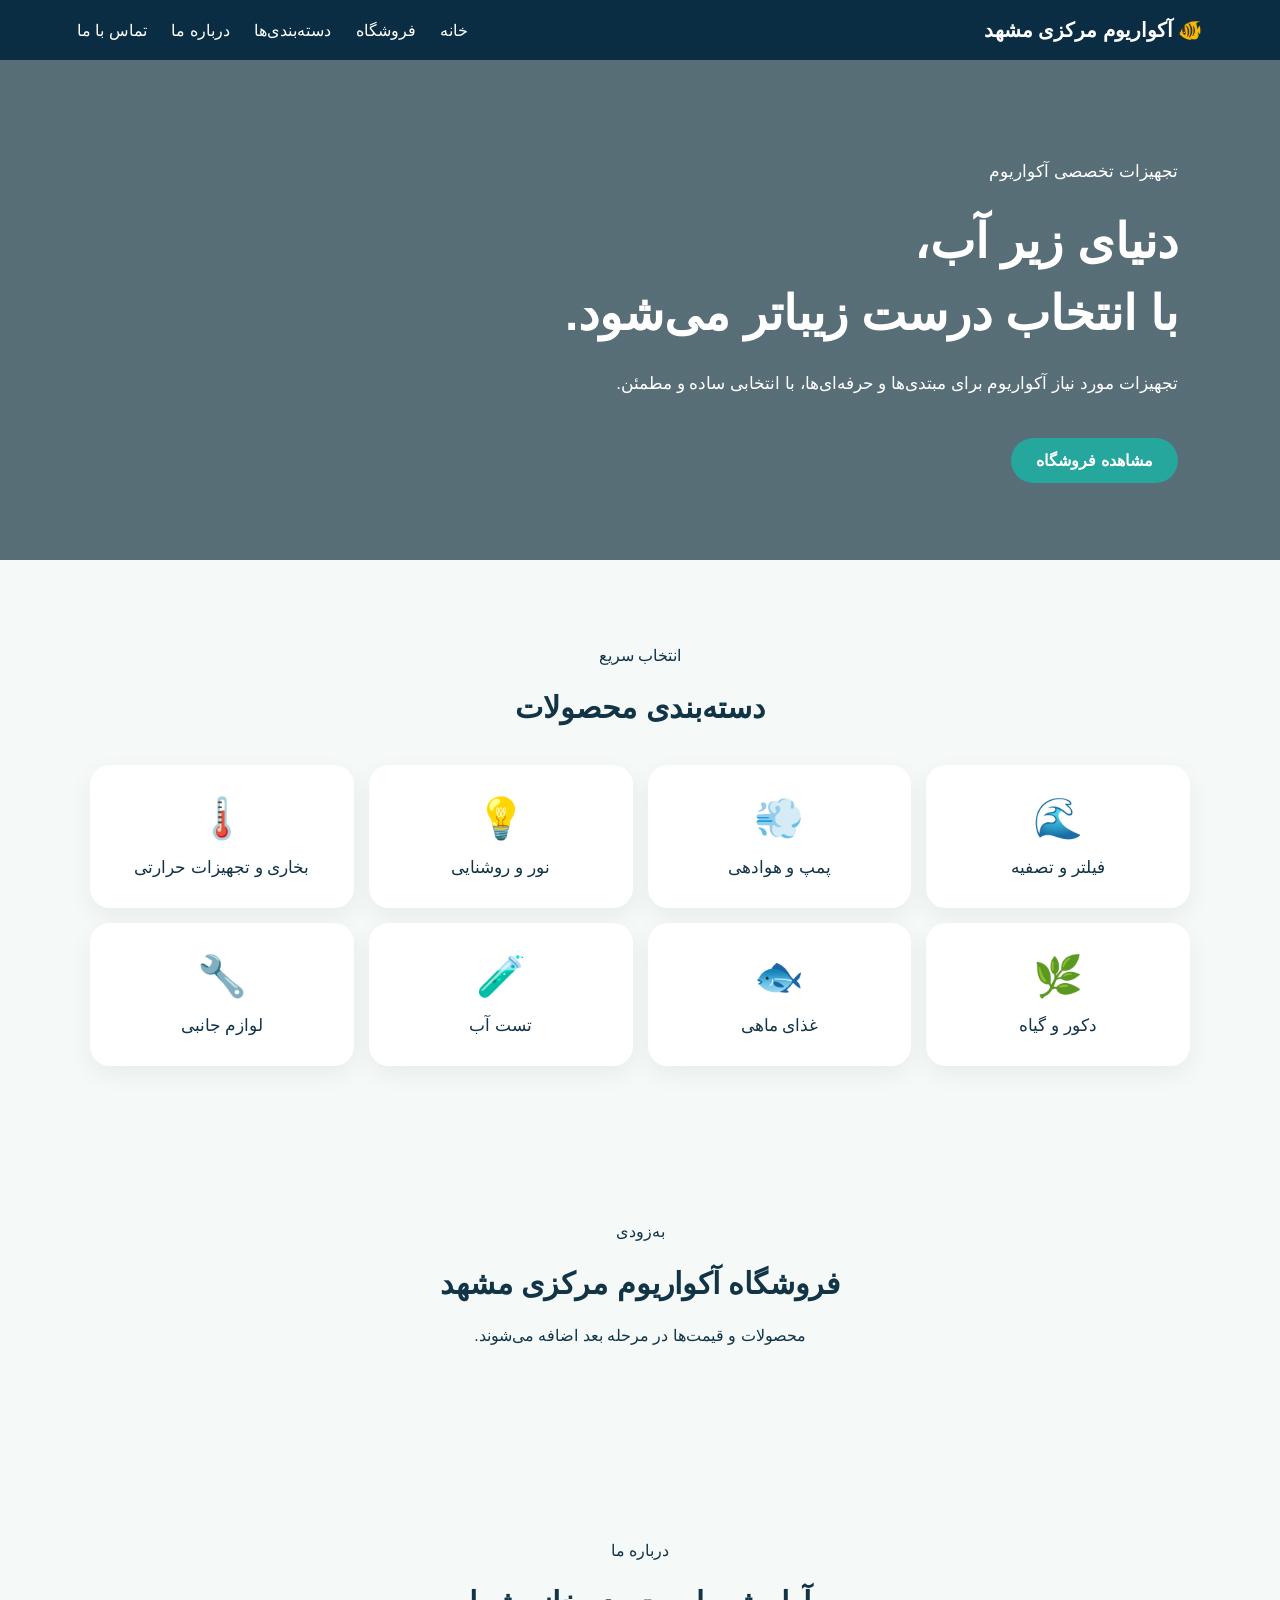
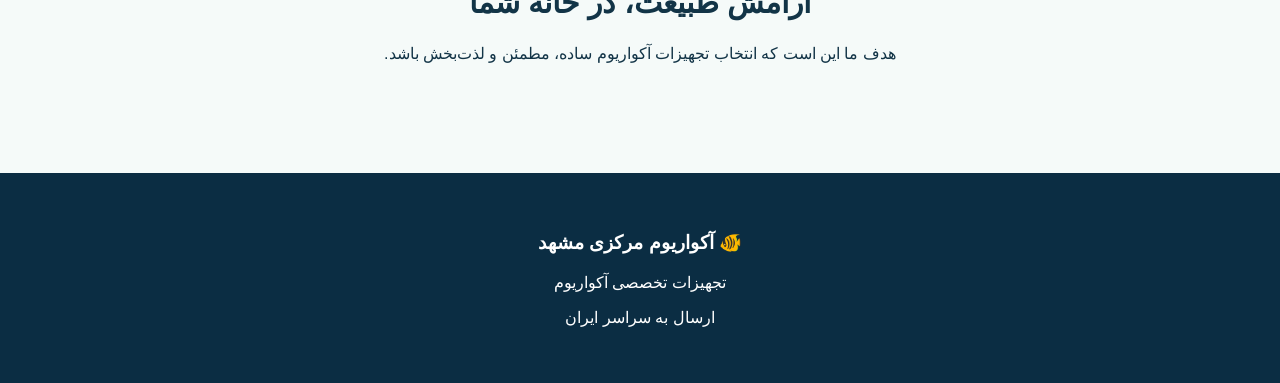
==== index.html @ 0ee29008 "Create index.html" ====
<!DOCTYPE html>
<html lang="fa" dir="rtl">
<head>
    <meta charset="UTF-8">
    <meta name="viewport" content="width=device-width, initial-scale=1.0">

    <title>آکواریوم مرکزی مشهد</title>

    <style>
        * {
            box-sizing: border-box;
        }

        body {
            margin: 0;
            font-family: Arial, sans-serif;
            background: #f5faf9;
            color: #123447;
        }

        header {
            background: #0b2d43;
            color: white;
            padding: 18px 6%;
            display: flex;
            justify-content: space-between;
            align-items: center;
        }

        .logo {
            font-size: 20px;
            font-weight: bold;
        }

        nav a {
            color: white;
            text-decoration: none;
            margin-right: 20px;
        }

        .hero {
            min-height: 500px;
            display: flex;
            align-items: center;
            padding: 60px 8%;
            color: white;

            background:
                linear-gradient(
                    rgba(4, 35, 50, 0.65),
                    rgba(4, 35, 50, 0.65)
                ),
                url("https://images.unsplash.com/photo-1544551763-46a013bb70d5?auto=format&fit=crop&w=1800&q=80");

            background-size: cover;
            background-position: center;
        }

        .hero-content {
            max-width: 650px;
        }

        .hero h1 {
            font-size: 48px;
            line-height: 1.5;
            margin: 10px 0;
        }

        .hero p {
            font-size: 17px;
            line-height: 2;
        }

        .button {
            display: inline-block;
            margin-top: 20px;
            padding: 13px 25px;
            border-radius: 30px;
            background: #25a79e;
            color: white;
            text-decoration: none;
            font-weight: bold;
        }

        .section {
            width: 90%;
            max-width: 1100px;
            margin: auto;
            padding: 70px 0;
        }

        .section-title {
            text-align: center;
            margin-bottom: 40px;
        }

        .section-title h2 {
            font-size: 30px;
        }

        .categories {
            display: grid;
            grid-template-columns: repeat(4, 1fr);
            gap: 15px;
        }

        .category {
            background: white;
            padding: 30px 15px;
            border-radius: 20px;
            text-align: center;
            box-shadow: 0 8px 25px rgba(0,0,0,0.06);
            font-size: 17px;
        }

        .category .emoji {
            font-size: 40px;
            display: block;
            margin-bottom: 15px;
        }

        footer {
            background: #0b2d43;
            color: white;
            text-align: center;
            padding: 40px 20px;
        }

        @media (max-width: 700px) {

            header {
                flex-direction: column;
                gap: 15px;
            }

            .hero h1 {
                font-size: 32px;
            }

            .categories {
                grid-template-columns: repeat(2, 1fr);
            }

            nav a {
                margin-right: 8px;
                font-size: 13px;
            }
        }
    </style>
</head>

<body>

<header>

    <div class="logo">
        🐠 آکواریوم مرکزی مشهد
    </div>

    <nav>
        <a href="#">خانه</a>
        <a href="#shop">فروشگاه</a>
        <a href="#categories">دسته‌بندی‌ها</a>
        <a href="#about">درباره ما</a>
        <a href="#contact">تماس با ما</a>
    </nav>

</header>


<section class="hero">

    <div class="hero-content">

        <p>تجهیزات تخصصی آکواریوم</p>

        <h1>
            دنیای زیر آب،
            <br>
            با انتخاب درست زیباتر می‌شود.
        </h1>

        <p>
            تجهیزات مورد نیاز آکواریوم برای مبتدی‌ها و حرفه‌ای‌ها،
            با انتخابی ساده و مطمئن.
        </p>

        <a class="button" href="#shop">
            مشاهده فروشگاه
        </a>

    </div>

</section>


<section id="categories" class="section">

    <div class="section-title">

        <p>انتخاب سریع</p>

        <h2>
            دسته‌بندی محصولات
        </h2>

    </div>


    <div class="categories">

        <div class="category">
            <span class="emoji">🌊</span>
            فیلتر و تصفیه
        </div>

        <div class="category">
            <span class="emoji">💨</span>
            پمپ و هوادهی
        </div>

        <div class="category">
            <span class="emoji">💡</span>
            نور و روشنایی
        </div>

        <div class="category">
            <span class="emoji">🌡️</span>
            بخاری و تجهیزات حرارتی
        </div>

        <div class="category">
            <span class="emoji">🌿</span>
            دکور و گیاه
        </div>

        <div class="category">
            <span class="emoji">🐟</span>
            غذای ماهی
        </div>

        <div class="category">
            <span class="emoji">🧪</span>
            تست آب
        </div>

        <div class="category">
            <span class="emoji">🔧</span>
            لوازم جانبی
        </div>

    </div>

</section>


<section id="shop" class="section">

    <div class="section-title">

        <p>به‌زودی</p>

        <h2>
            فروشگاه آکواریوم مرکزی مشهد
        </h2>

        <p>
            محصولات و قیمت‌ها در مرحله بعد اضافه می‌شوند.
        </p>

    </div>

</section>


<section id="about" class="section">

    <div class="section-title">

        <p>درباره ما</p>

        <h2>
            آرامش طبیعت، در خانه شما
        </h2>

        <p>
            هدف ما این است که انتخاب تجهیزات آکواریوم
            ساده، مطمئن و لذت‌بخش باشد.
        </p>

    </div>

</section>


<footer id="contact">

    <h3>
        🐠 آکواریوم مرکزی مشهد
    </h3>

    <p>
        تجهیزات تخصصی آکواریوم
    </p>

    <p>
        ارسال به سراسر ایران
    </p>

</footer>

</body>
</html>
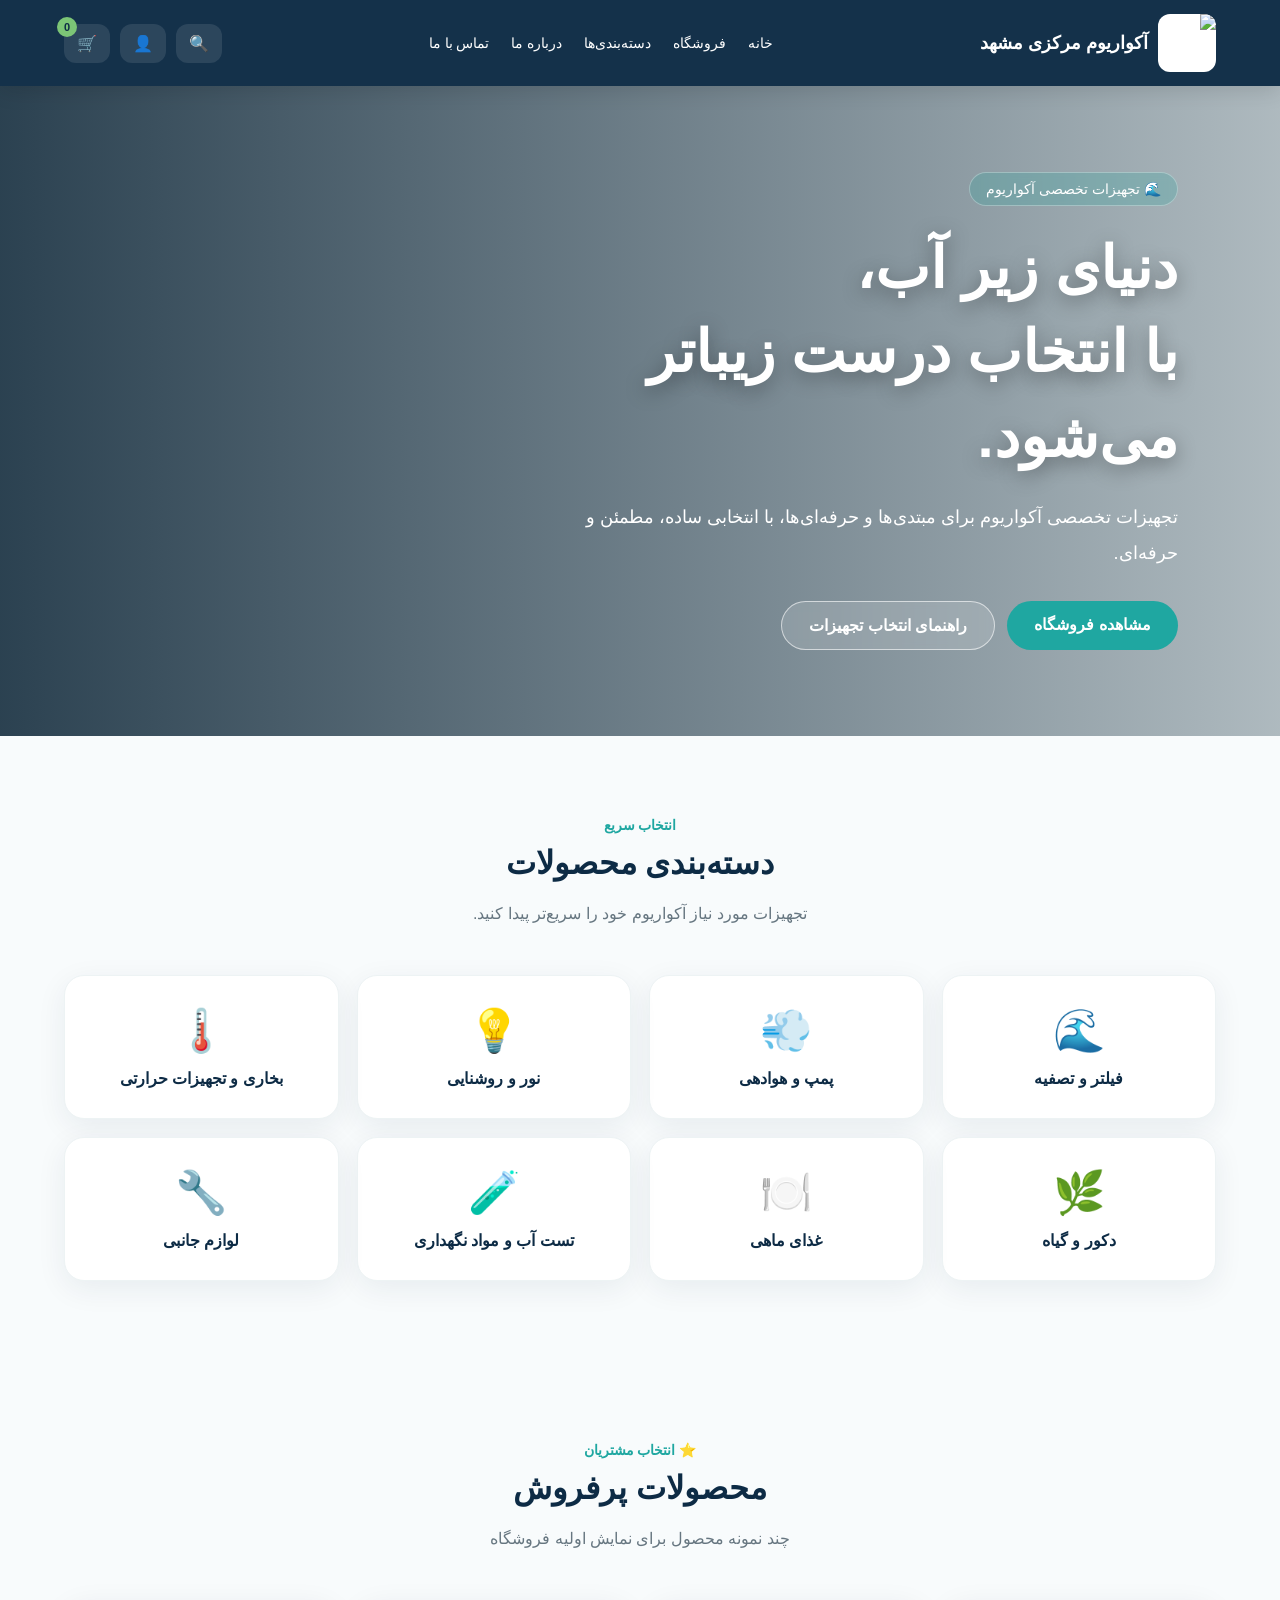
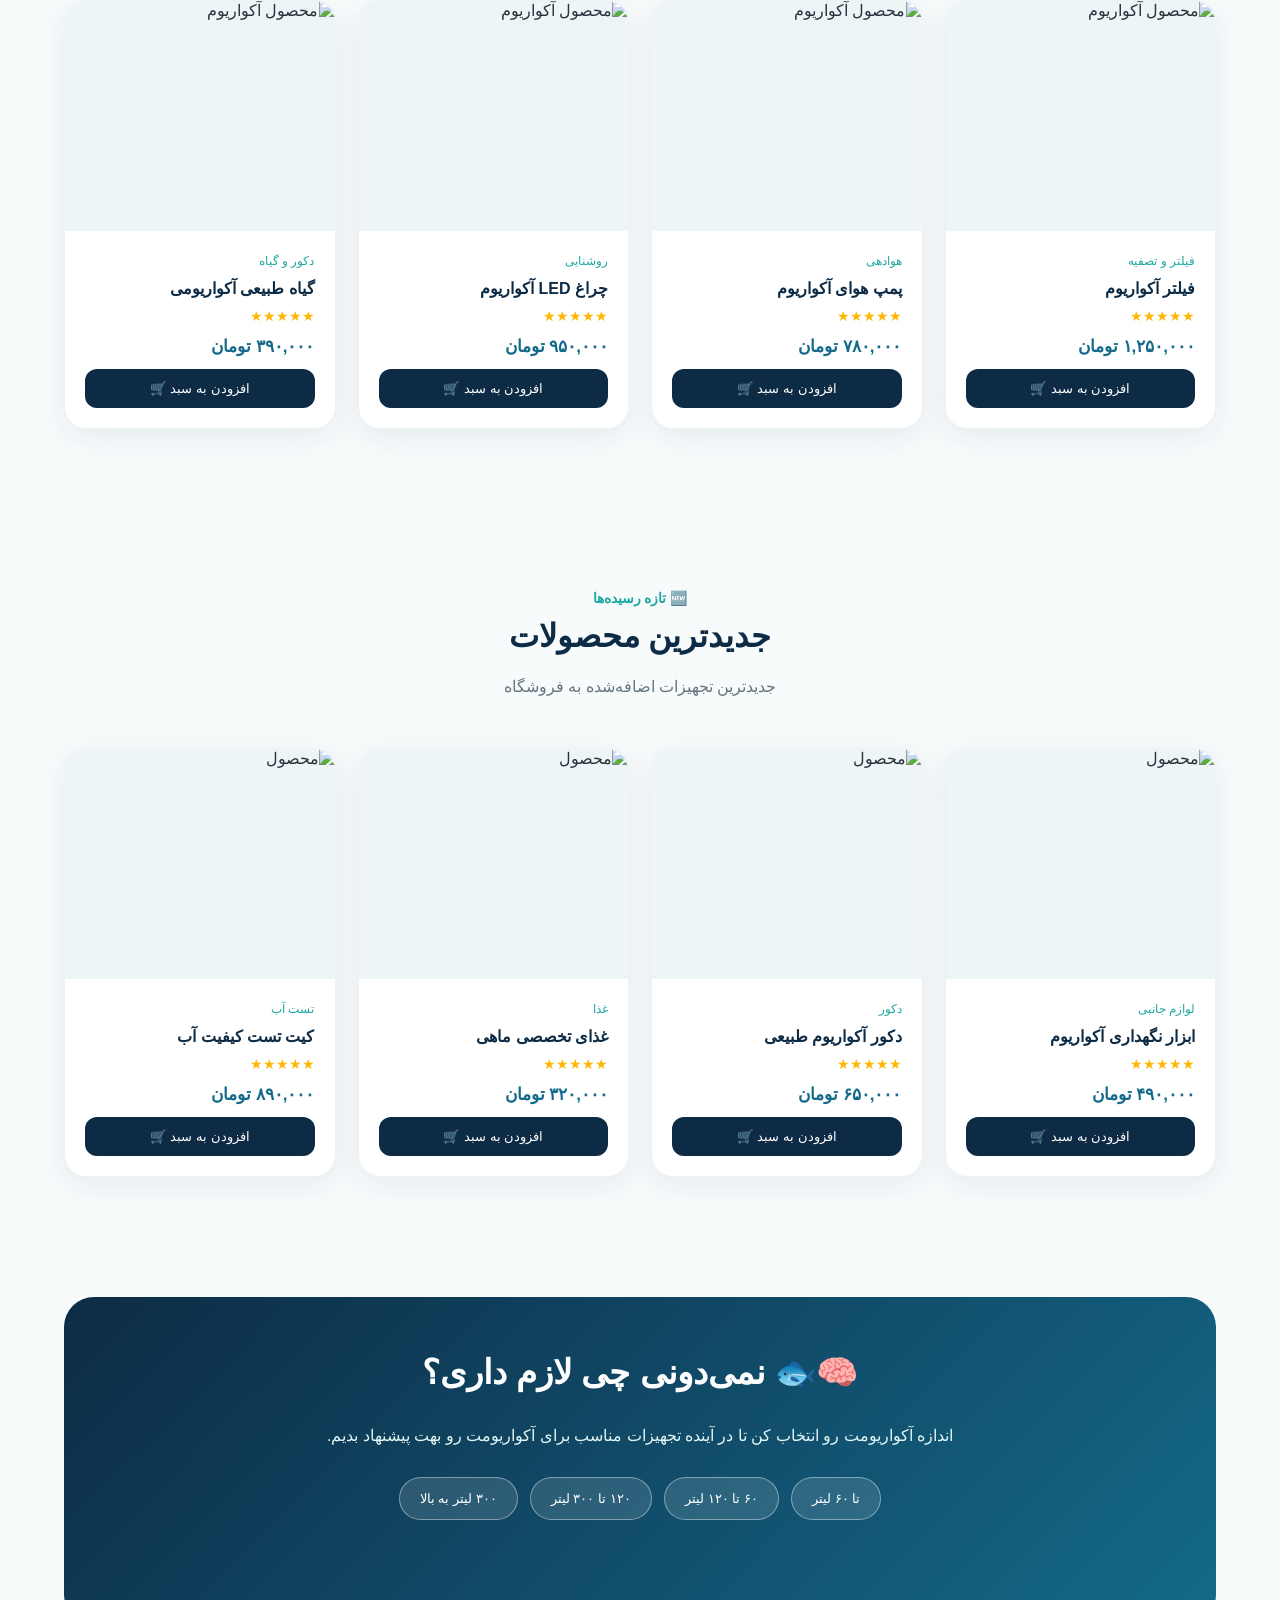
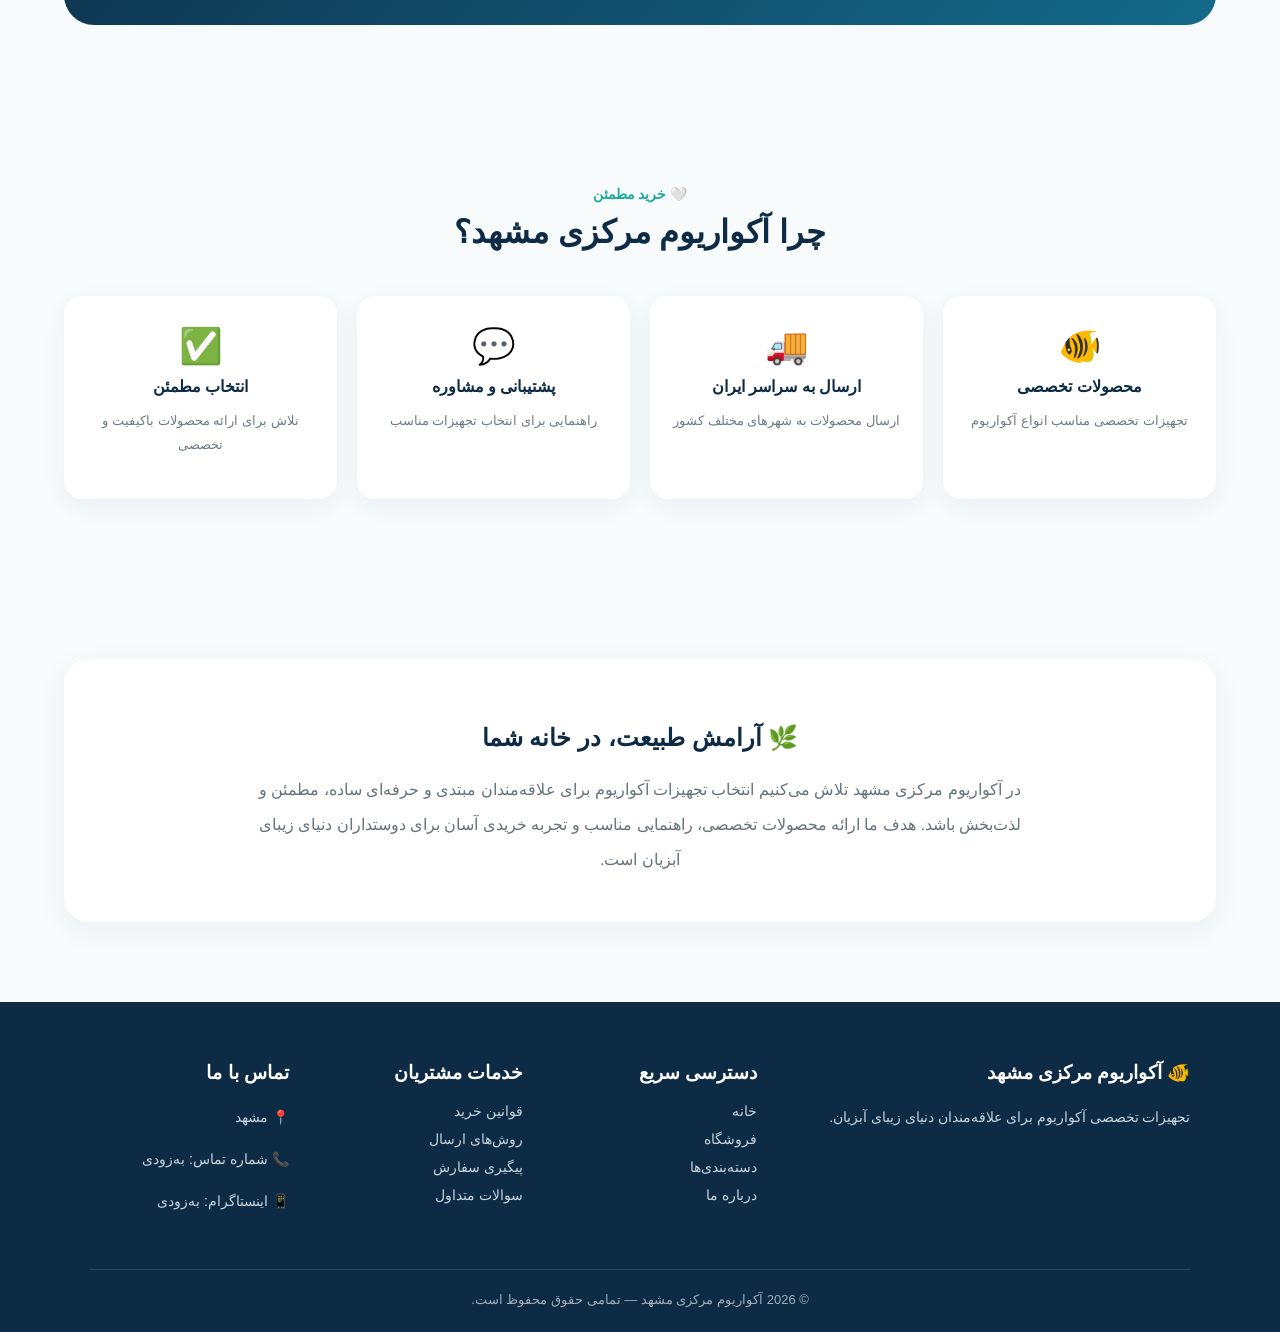
==== commit f2920015: "Update index.html" ====
--- a/index.html
+++ b/index.html
@@ -1,178 +1,1187 @@
 <!DOCTYPE html>
 <html lang="fa" dir="rtl">
+
 <head>
+
     <meta charset="UTF-8">
+
     <meta name="viewport" content="width=device-width, initial-scale=1.0">
 
     <title>آکواریوم مرکزی مشهد</title>
 
     <style>
+
+        /* =========================
+           تنظیمات کلی
+        ========================== */
+
         * {
             box-sizing: border-box;
         }
 
+        html {
+            scroll-behavior: smooth;
+        }
+
         body {
             margin: 0;
-            font-family: Arial, sans-serif;
-            background: #f5faf9;
-            color: #123447;
-        }
+            font-family: Tahoma, Arial, sans-serif;
+
+            background: #f8fbfc;
+
+            color: #26343d;
+        }
+
+        :root {
+
+            --dark-blue: #0D2B45;
+
+            --ocean-blue: #146A8A;
+
+            --turquoise: #1FA7A1;
+
+            --green: #7CC576;
+
+            --white: #ffffff;
+
+            --light: #F1F4F6;
+
+            --text: #26343d;
+
+        }
+
+        /* =========================
+           HEADER
+        ========================== */
 
         header {
-            background: #0b2d43;
+
+            background: rgba(13, 43, 69, 0.97);
+
             color: white;
-            padding: 18px 6%;
+
+            padding: 14px 5%;
+
             display: flex;
+
             justify-content: space-between;
+
             align-items: center;
-        }
-
-        .logo {
-            font-size: 20px;
+
+            gap: 25px;
+
+            position: sticky;
+
+            top: 0;
+
+            z-index: 1000;
+
+            box-shadow: 0 5px 20px rgba(0,0,0,0.12);
+
+        }
+
+        .logo-area {
+
+            display: flex;
+
+            align-items: center;
+
+            gap: 10px;
+
+            white-space: nowrap;
+
+        }
+
+        .logo-area img {
+
+            width: 58px;
+
+            height: 58px;
+
+            object-fit: contain;
+
+            border-radius: 12px;
+
+            background: white;
+
+        }
+
+        .logo-text {
+
+            font-size: 18px;
+
             font-weight: bold;
+
+        }
+
+        nav {
+
+            display: flex;
+
+            align-items: center;
+
+            gap: 22px;
+
         }
 
         nav a {
+
             color: white;
+
             text-decoration: none;
-            margin-right: 20px;
-        }
+
+            font-size: 14px;
+
+            transition: 0.25s;
+
+        }
+
+        nav a:hover {
+
+            color: #7CC576;
+
+        }
+
+        .header-tools {
+
+            display: flex;
+
+            align-items: center;
+
+            gap: 10px;
+
+        }
+
+        .tool-btn {
+
+            border: none;
+
+            cursor: pointer;
+
+            background: rgba(255,255,255,0.10);
+
+            color: white;
+
+            padding: 10px 13px;
+
+            border-radius: 12px;
+
+            font-size: 16px;
+
+            transition: 0.25s;
+
+        }
+
+        .tool-btn:hover {
+
+            background: #1FA7A1;
+
+        }
+
+        .cart {
+
+            position: relative;
+
+        }
+
+        .cart-count {
+
+            position: absolute;
+
+            top: -7px;
+
+            left: -7px;
+
+            width: 20px;
+
+            height: 20px;
+
+            background: #7CC576;
+
+            border-radius: 50%;
+
+            display: flex;
+
+            align-items: center;
+
+            justify-content: center;
+
+            font-size: 11px;
+
+            font-weight: bold;
+
+            color: #0D2B45;
+
+        }
+
+        /* =========================
+           HERO
+        ========================== */
 
         .hero {
-            min-height: 500px;
+
+            min-height: 650px;
+
             display: flex;
+
             align-items: center;
-            padding: 60px 8%;
+
+            padding: 70px 8%;
+
             color: white;
 
             background:
-                linear-gradient(
-                    rgba(4, 35, 50, 0.65),
-                    rgba(4, 35, 50, 0.65)
-                ),
-                url("https://images.unsplash.com/photo-1544551763-46a013bb70d5?auto=format&fit=crop&w=1800&q=80");
+
+            linear-gradient(
+                90deg,
+                rgba(4, 30, 48, 0.84),
+                rgba(4, 35, 50, 0.30)
+            ),
+
+            url("hero-aquarium.png");
 
             background-size: cover;
+
             background-position: center;
+
         }
 
         .hero-content {
+
+            max-width: 720px;
+
+        }
+
+        .hero-small {
+
+            display: inline-block;
+
+            background: rgba(31,167,161,0.22);
+
+            border: 1px solid rgba(255,255,255,0.30);
+
+            backdrop-filter: blur(5px);
+
+            padding: 8px 16px;
+
+            border-radius: 30px;
+
+            font-size: 14px;
+
+        }
+
+        .hero h1 {
+
+            font-size: 58px;
+
+            line-height: 1.45;
+
+            margin: 20px 0;
+
+            text-shadow: 0 5px 20px rgba(0,0,0,0.35);
+
+        }
+
+        .hero-description {
+
+            font-size: 18px;
+
+            line-height: 2;
+
+            max-width: 600px;
+
+        }
+
+        .hero-buttons {
+
+            display: flex;
+
+            gap: 12px;
+
+            flex-wrap: wrap;
+
+            margin-top: 30px;
+
+        }
+
+        .button {
+
+            display: inline-block;
+
+            padding: 14px 27px;
+
+            border-radius: 30px;
+
+            background: #1FA7A1;
+
+            color: white;
+
+            text-decoration: none;
+
+            font-weight: bold;
+
+            transition: 0.3s;
+
+        }
+
+        .button:hover {
+
+            transform: translateY(-3px);
+
+            box-shadow: 0 8px 25px rgba(0,0,0,0.20);
+
+        }
+
+        .button-secondary {
+
+            background: rgba(255,255,255,0.14);
+
+            border: 1px solid rgba(255,255,255,0.6);
+
+            backdrop-filter: blur(5px);
+
+        }
+
+        /* =========================
+           GENERAL SECTIONS
+        ========================== */
+
+        .section {
+
+            width: 90%;
+
+            max-width: 1200px;
+
+            margin: auto;
+
+            padding: 80px 0;
+
+        }
+
+        .section-title {
+
+            text-align: center;
+
+            margin-bottom: 45px;
+
+        }
+
+        .section-title span {
+
+            color: #1FA7A1;
+
+            font-size: 14px;
+
+            font-weight: bold;
+
+        }
+
+        .section-title h2 {
+
+            color: #0D2B45;
+
+            font-size: 32px;
+
+            margin: 10px 0;
+
+        }
+
+        .section-title p {
+
+            color: #667680;
+
+            line-height: 2;
+
+        }
+
+        /* =========================
+           CATEGORIES
+        ========================== */
+
+        .categories {
+
+            display: grid;
+
+            grid-template-columns: repeat(4, 1fr);
+
+            gap: 18px;
+
+        }
+
+        .category {
+
+            background: white;
+
+            padding: 30px 15px;
+
+            border-radius: 20px;
+
+            text-align: center;
+
+            box-shadow: 0 8px 30px rgba(13,43,69,0.07);
+
+            border: 1px solid #edf3f4;
+
+            transition: 0.3s;
+
+            cursor: pointer;
+
+        }
+
+        .category:hover {
+
+            transform: translateY(-7px);
+
+            box-shadow: 0 12px 35px rgba(13,43,69,0.13);
+
+            border-color: #1FA7A1;
+
+        }
+
+        .category .emoji {
+
+            display: block;
+
+            font-size: 42px;
+
+            margin-bottom: 14px;
+
+        }
+
+        .category strong {
+
+            color: #0D2B45;
+
+        }
+
+        /* =========================
+           PRODUCTS
+        ========================== */
+
+        .products {
+
+            display: grid;
+
+            grid-template-columns: repeat(4, 1fr);
+
+            gap: 22px;
+
+        }
+
+        .product {
+
+            background: white;
+
+            border-radius: 22px;
+
+            overflow: hidden;
+
+            box-shadow: 0 8px 30px rgba(13,43,69,0.08);
+
+            transition: 0.3s;
+
+            border: 1px solid #edf3f4;
+
+        }
+
+        .product:hover {
+
+            transform: translateY(-7px);
+
+            box-shadow: 0 15px 35px rgba(13,43,69,0.15);
+
+        }
+
+        .product-image {
+
+            height: 230px;
+
+            background: #eef5f6;
+
+            overflow: hidden;
+
+        }
+
+        .product-image img {
+
+            width: 100%;
+
+            height: 100%;
+
+            object-fit: cover;
+
+            transition: 0.4s;
+
+        }
+
+        .product:hover img {
+
+            transform: scale(1.06);
+
+        }
+
+        .product-info {
+
+            padding: 20px;
+
+        }
+
+        .product-category {
+
+            font-size: 12px;
+
+            color: #1FA7A1;
+
+        }
+
+        .product h3 {
+
+            color: #0D2B45;
+
+            font-size: 16px;
+
+            margin: 10px 0;
+
+        }
+
+        .stars {
+
+            color: #ffb703;
+
+            font-size: 14px;
+
+            margin: 8px 0;
+
+        }
+
+        .price {
+
+            color: #146A8A;
+
+            font-weight: bold;
+
+            font-size: 17px;
+
+            margin: 12px 0;
+
+        }
+
+        .add-cart {
+
+            width: 100%;
+
+            border: none;
+
+            background: #0D2B45;
+
+            color: white;
+
+            border-radius: 12px;
+
+            padding: 12px;
+
+            cursor: pointer;
+
+            font-family: inherit;
+
+            transition: 0.25s;
+
+        }
+
+        .add-cart:hover {
+
+            background: #1FA7A1;
+
+        }
+
+        /* =========================
+           SMART GUIDE
+        ========================== */
+
+        .guide {
+
+            width: 90%;
+
+            max-width: 1200px;
+
+            margin: 40px auto 80px;
+
+            border-radius: 30px;
+
+            background:
+
+            linear-gradient(
+                135deg,
+                #0D2B45,
+                #146A8A
+            );
+
+            color: white;
+
+            padding: 55px;
+
+            text-align: center;
+
+            position: relative;
+
+            overflow: hidden;
+
+        }
+
+        .guide h2 {
+
+            font-size: 34px;
+
+            margin-top: 0;
+
+        }
+
+        .guide p {
+
+            line-height: 2;
+
+            color: #e3f5f4;
+
+        }
+
+        .liter-options {
+
+            display: flex;
+
+            justify-content: center;
+
+            gap: 12px;
+
+            flex-wrap: wrap;
+
+            margin-top: 25px;
+
+        }
+
+        .liter-options button {
+
+            background: rgba(255,255,255,0.12);
+
+            border: 1px solid rgba(255,255,255,0.4);
+
+            color: white;
+
+            padding: 13px 20px;
+
+            border-radius: 25px;
+
+            cursor: pointer;
+
+            font-family: inherit;
+
+            transition: 0.25s;
+
+        }
+
+        .liter-options button:hover {
+
+            background: #7CC576;
+
+            color: #0D2B45;
+
+        }
+
+        #guide-result {
+
+            margin-top: 25px;
+
+            font-weight: bold;
+
+            min-height: 25px;
+
+        }
+
+        /* =========================
+           TRUST
+        ========================== */
+
+        .trust-grid {
+
+            display: grid;
+
+            grid-template-columns: repeat(4, 1fr);
+
+            gap: 20px;
+
+        }
+
+        .trust-item {
+
+            text-align: center;
+
+            background: white;
+
+            padding: 30px 15px;
+
+            border-radius: 18px;
+
+            box-shadow: 0 7px 25px rgba(13,43,69,0.06);
+
+        }
+
+        .trust-icon {
+
+            font-size: 35px;
+
+            margin-bottom: 10px;
+
+        }
+
+        .trust-item strong {
+
+            color: #0D2B45;
+
+            display: block;
+
+            margin-bottom: 8px;
+
+        }
+
+        .trust-item p {
+
+            color: #6d7b84;
+
+            font-size: 13px;
+
+            line-height: 1.8;
+
+        }
+
+        /* =========================
+           ABOUT
+        ========================== */
+
+        .about-box {
+
+            background: white;
+
+            border-radius: 25px;
+
+            padding: 45px;
+
+            text-align: center;
+
+            box-shadow: 0 8px 30px rgba(13,43,69,0.06);
+
+        }
+
+        .about-box h2 {
+
+            color: #0D2B45;
+
+        }
+
+        .about-box p {
+
+            color: #64747d;
+
+            line-height: 2.2;
+
+            max-width: 800px;
+
+            margin: auto;
+
+        }
+
+        /* =========================
+           FOOTER
+        ========================== */
+
+        footer {
+
+            background: #0D2B45;
+
+            color: white;
+
+            padding: 60px 7% 25px;
+
+        }
+
+        .footer-grid {
+
+            display: grid;
+
+            grid-template-columns: 2fr 1fr 1fr 1fr;
+
+            gap: 35px;
+
+            max-width: 1200px;
+
+            margin: auto;
+
+        }
+
+        footer h3 {
+
+            margin-top: 0;
+
+        }
+
+        footer p {
+
+            color: #c6d4dc;
+
+            line-height: 2;
+
+            font-size: 14px;
+
+        }
+
+        footer a {
+
+            display: block;
+
+            color: #c6d4dc;
+
+            text-decoration: none;
+
+            margin: 12px 0;
+
+            font-size: 14px;
+
+        }
+
+        footer a:hover {
+
+            color: #7CC576;
+
+        }
+
+        .copyright {
+
+            border-top: 1px solid rgba(255,255,255,0.12);
+
+            margin-top: 40px;
+
+            padding-top: 22px;
+
+            text-align: center;
+
+            color: #9db0bc;
+
+            font-size: 13px;
+
+        }
+
+        /* =========================
+           SEARCH
+        ========================== */
+
+        .search-box {
+
+            position: fixed;
+
+            top: 0;
+
+            right: 0;
+
+            width: 100%;
+
+            height: 100%;
+
+            background: rgba(13,43,69,0.92);
+
+            z-index: 3000;
+
+            display: none;
+
+            align-items: center;
+
+            justify-content: center;
+
+            padding: 20px;
+
+        }
+
+        .search-content {
+
+            width: 100%;
+
             max-width: 650px;
-        }
-
-        .hero h1 {
-            font-size: 48px;
-            line-height: 1.5;
-            margin: 10px 0;
-        }
-
-        .hero p {
+
+            position: relative;
+
+        }
+
+        .search-content input {
+
+            width: 100%;
+
+            border: none;
+
+            outline: none;
+
+            padding: 20px;
+
+            border-radius: 18px;
+
+            font-family: inherit;
+
             font-size: 17px;
-            line-height: 2;
-        }
-
-        .button {
-            display: inline-block;
-            margin-top: 20px;
-            padding: 13px 25px;
-            border-radius: 30px;
-            background: #25a79e;
+
+        }
+
+        .close-search {
+
+            position: absolute;
+
+            top: -55px;
+
+            left: 0;
+
+            background: none;
+
+            border: none;
+
             color: white;
-            text-decoration: none;
-            font-weight: bold;
-        }
-
-        .section {
-            width: 90%;
-            max-width: 1100px;
-            margin: auto;
-            padding: 70px 0;
-        }
-
-        .section-title {
-            text-align: center;
-            margin-bottom: 40px;
-        }
-
-        .section-title h2 {
+
             font-size: 30px;
-        }
-
-        .categories {
-            display: grid;
-            grid-template-columns: repeat(4, 1fr);
-            gap: 15px;
-        }
-
-        .category {
-            background: white;
-            padding: 30px 15px;
-            border-radius: 20px;
-            text-align: center;
-            box-shadow: 0 8px 25px rgba(0,0,0,0.06);
-            font-size: 17px;
-        }
-
-        .category .emoji {
-            font-size: 40px;
-            display: block;
-            margin-bottom: 15px;
-        }
-
-        footer {
-            background: #0b2d43;
-            color: white;
-            text-align: center;
-            padding: 40px 20px;
+
+            cursor: pointer;
+
+        }
+
+        /* =========================
+           RESPONSIVE
+        ========================== */
+
+        @media (max-width: 1000px) {
+
+            header {
+
+                flex-wrap: wrap;
+
+            }
+
+            nav {
+
+                order: 3;
+
+                width: 100%;
+
+                justify-content: center;
+
+                flex-wrap: wrap;
+
+            }
+
+            .categories,
+            .products,
+            .trust-grid {
+
+                grid-template-columns: repeat(2, 1fr);
+
+            }
+
+            .footer-grid {
+
+                grid-template-columns: repeat(2, 1fr);
+
+            }
+
         }
 
         @media (max-width: 700px) {
 
             header {
-                flex-direction: column;
-                gap: 15px;
+
+                padding: 12px 4%;
+
             }
 
+            .logo-area img {
+
+                width: 45px;
+
+                height: 45px;
+
+            }
+
+            .logo-text {
+
+                font-size: 14px;
+
+            }
+
+            nav {
+
+                gap: 10px;
+
+            }
+
+            nav a {
+
+                font-size: 12px;
+
+            }
+
+            .hero {
+
+                min-height: 570px;
+
+                padding: 45px 6%;
+
+                background-position: 65% center;
+
+            }
+
             .hero h1 {
-                font-size: 32px;
+
+                font-size: 38px;
+
             }
 
-            .categories {
+            .hero-description {
+
+                font-size: 15px;
+
+            }
+
+            .section {
+
+                width: 92%;
+
+                padding: 60px 0;
+
+            }
+
+            .section-title h2 {
+
+                font-size: 27px;
+
+            }
+
+            .categories,
+            .products,
+            .trust-grid {
+
                 grid-template-columns: repeat(2, 1fr);
+
+                gap: 12px;
+
             }
 
-            nav a {
-                margin-right: 8px;
-                font-size: 13px;
+            .product-image {
+
+                height: 170px;
+
             }
-        }
+
+            .product-info {
+
+                padding: 14px;
+
+            }
+
+            .guide {
+
+                padding: 40px 20px;
+
+                width: 92%;
+
+            }
+
+            .guide h2 {
+
+                font-size: 27px;
+
+            }
+
+            .footer-grid {
+
+                grid-template-columns: 1fr;
+
+            }
+
+        }
+
+        @media (max-width: 450px) {
+
+            .categories,
+            .products {
+
+                grid-template-columns: 1fr;
+
+            }
+
+        }
+
     </style>
+
 </head>
 
 <body>
 
+<!-- =========================
+     HEADER
+========================== -->
+
 <header>
 
-    <div class="logo">
-        🐠 آکواریوم مرکزی مشهد
+    <div class="logo-area">
+
+        <img src="logo.png" alt="لوگوی آکواریوم مرکزی مشهد">
+
+        <span class="logo-text">
+            آکواریوم مرکزی مشهد
+        </span>
+
     </div>
 
     <nav>
-        <a href="#">خانه</a>
+
+        <a href="#home">خانه</a>
+
         <a href="#shop">فروشگاه</a>
+
         <a href="#categories">دسته‌بندی‌ها</a>
+
         <a href="#about">درباره ما</a>
+
         <a href="#contact">تماس با ما</a>
+
     </nav>
 
+    <div class="header-tools">
+
+        <button class="tool-btn" onclick="openSearch()">
+            🔍
+        </button>
+
+        <button class="tool-btn">
+            👤
+        </button>
+
+        <button class="tool-btn cart" onclick="showCart()">
+
+            🛒
+
+            <span class="cart-count" id="cart-count">
+                0
+            </span>
+
+        </button>
+
+    </div>
+
 </header>
 
-
-<section class="hero">
+<!-- =========================
+     HERO
+========================== -->
+
+<section id="home" class="hero">
 
     <div class="hero-content">
 
-        <p>تجهیزات تخصصی آکواریوم</p>
+        <span class="hero-small">
+            🌊 تجهیزات تخصصی آکواریوم
+        </span>
 
         <h1>
             دنیای زیر آب،
@@ -180,134 +1189,840 @@
             با انتخاب درست زیباتر می‌شود.
         </h1>
 
-        <p>
-            تجهیزات مورد نیاز آکواریوم برای مبتدی‌ها و حرفه‌ای‌ها،
-            با انتخابی ساده و مطمئن.
+        <p class="hero-description">
+
+            تجهیزات تخصصی آکواریوم برای مبتدی‌ها و حرفه‌ای‌ها،
+            با انتخابی ساده، مطمئن و حرفه‌ای.
+
         </p>
 
-        <a class="button" href="#shop">
-            مشاهده فروشگاه
-        </a>
+        <div class="hero-buttons">
+
+            <a class="button" href="#shop">
+                مشاهده فروشگاه
+            </a>
+
+            <a class="button button-secondary" href="#guide">
+                راهنمای انتخاب تجهیزات
+            </a>
+
+        </div>
 
     </div>
 
 </section>
 
+<!-- =========================
+     CATEGORIES
+========================== -->
 
 <section id="categories" class="section">
 
     <div class="section-title">
 
-        <p>انتخاب سریع</p>
+        <span>
+            انتخاب سریع
+        </span>
 
         <h2>
             دسته‌بندی محصولات
         </h2>
 
+        <p>
+            تجهیزات مورد نیاز آکواریوم خود را سریع‌تر پیدا کنید.
+        </p>
+
     </div>
 
-
     <div class="categories">
 
         <div class="category">
-            <span class="emoji">🌊</span>
-            فیلتر و تصفیه
+
+            <span class="emoji">
+                🌊
+            </span>
+
+            <strong>
+                فیلتر و تصفیه
+            </strong>
+
         </div>
 
         <div class="category">
-            <span class="emoji">💨</span>
-            پمپ و هوادهی
+
+            <span class="emoji">
+                💨
+            </span>
+
+            <strong>
+                پمپ و هوادهی
+            </strong>
+
         </div>
 
         <div class="category">
-            <span class="emoji">💡</span>
-            نور و روشنایی
+
+            <span class="emoji">
+                💡
+            </span>
+
+            <strong>
+                نور و روشنایی
+            </strong>
+
         </div>
 
         <div class="category">
-            <span class="emoji">🌡️</span>
-            بخاری و تجهیزات حرارتی
+
+            <span class="emoji">
+                🌡️
+            </span>
+
+            <strong>
+                بخاری و تجهیزات حرارتی
+            </strong>
+
         </div>
 
         <div class="category">
-            <span class="emoji">🌿</span>
-            دکور و گیاه
+
+            <span class="emoji">
+                🌿
+            </span>
+
+            <strong>
+                دکور و گیاه
+            </strong>
+
         </div>
 
         <div class="category">
-            <span class="emoji">🐟</span>
-            غذای ماهی
+
+            <span class="emoji">
+                🍽️
+            </span>
+
+            <strong>
+                غذای ماهی
+            </strong>
+
         </div>
 
         <div class="category">
-            <span class="emoji">🧪</span>
-            تست آب
+
+            <span class="emoji">
+                🧪
+            </span>
+
+            <strong>
+                تست آب و مواد نگهداری
+            </strong>
+
         </div>
 
         <div class="category">
-            <span class="emoji">🔧</span>
-            لوازم جانبی
+
+            <span class="emoji">
+                🔧
+            </span>
+
+            <strong>
+                لوازم جانبی
+            </strong>
+
         </div>
 
     </div>
 
 </section>
 
+<!-- =========================
+     BEST SELLERS
+========================== -->
 
 <section id="shop" class="section">
 
     <div class="section-title">
 
-        <p>به‌زودی</p>
+        <span>
+            ⭐ انتخاب مشتریان
+        </span>
 
         <h2>
-            فروشگاه آکواریوم مرکزی مشهد
+            محصولات پرفروش
         </h2>
 
         <p>
-            محصولات و قیمت‌ها در مرحله بعد اضافه می‌شوند.
+            چند نمونه محصول برای نمایش اولیه فروشگاه
         </p>
 
     </div>
 
+    <div class="products">
+
+        <div class="product">
+
+            <div class="product-image">
+
+                <img
+                src="https://images.unsplash.com/photo-1520301255226-bf5f144451a1?auto=format&fit=crop&w=800&q=80"
+                alt="محصول آکواریوم">
+
+            </div>
+
+            <div class="product-info">
+
+                <span class="product-category">
+                    فیلتر و تصفیه
+                </span>
+
+                <h3>
+                    فیلتر آکواریوم
+                </h3>
+
+                <div class="stars">
+                    ★★★★★
+                </div>
+
+                <div class="price">
+                    ۱,۲۵۰,۰۰۰ تومان
+                </div>
+
+                <button class="add-cart" onclick="addToCart()">
+                    افزودن به سبد 🛒
+                </button>
+
+            </div>
+
+        </div>
+
+        <div class="product">
+
+            <div class="product-image">
+
+                <img
+                src="https://images.unsplash.com/photo-1535591273668-578e31182c4f?auto=format&fit=crop&w=800&q=80"
+                alt="محصول آکواریوم">
+
+            </div>
+
+            <div class="product-info">
+
+                <span class="product-category">
+                    هوادهی
+                </span>
+
+                <h3>
+                    پمپ هوای آکواریوم
+                </h3>
+
+                <div class="stars">
+                    ★★★★★
+                </div>
+
+                <div class="price">
+                    ۷۸۰,۰۰۰ تومان
+                </div>
+
+                <button class="add-cart" onclick="addToCart()">
+                    افزودن به سبد 🛒
+                </button>
+
+            </div>
+
+        </div>
+
+        <div class="product">
+
+            <div class="product-image">
+
+                <img
+                src="https://images.unsplash.com/photo-1544551763-46a013bb70d5?auto=format&fit=crop&w=800&q=80"
+                alt="محصول آکواریوم">
+
+            </div>
+
+            <div class="product-info">
+
+                <span class="product-category">
+                    روشنایی
+                </span>
+
+                <h3>
+                    چراغ LED آکواریوم
+                </h3>
+
+                <div class="stars">
+                    ★★★★★
+                </div>
+
+                <div class="price">
+                    ۹۵۰,۰۰۰ تومان
+                </div>
+
+                <button class="add-cart" onclick="addToCart()">
+                    افزودن به سبد 🛒
+                </button>
+
+            </div>
+
+        </div>
+
+        <div class="product">
+
+            <div class="product-image">
+
+                <img
+                src="https://images.unsplash.com/photo-1559827260-dc66d52bef19?auto=format&fit=crop&w=800&q=80"
+                alt="محصول آکواریوم">
+
+            </div>
+
+            <div class="product-info">
+
+                <span class="product-category">
+                    دکور و گیاه
+                </span>
+
+                <h3>
+                    گیاه طبیعی آکواریومی
+                </h3>
+
+                <div class="stars">
+                    ★★★★★
+                </div>
+
+                <div class="price">
+                    ۳۹۰,۰۰۰ تومان
+                </div>
+
+                <button class="add-cart" onclick="addToCart()">
+                    افزودن به سبد 🛒
+                </button>
+
+            </div>
+
+        </div>
+
+    </div>
+
 </section>
 
+<!-- =========================
+     NEW PRODUCTS
+========================== -->
+
+<section class="section">
+
+    <div class="section-title">
+
+        <span>
+            🆕 تازه رسیده‌ها
+        </span>
+
+        <h2>
+            جدیدترین محصولات
+        </h2>
+
+        <p>
+            جدیدترین تجهیزات اضافه‌شده به فروشگاه
+        </p>
+
+    </div>
+
+    <div class="products">
+
+        <div class="product">
+
+            <div class="product-image">
+
+                <img
+                src="https://images.unsplash.com/photo-1578507065211-1c4e99a5fd24?auto=format&fit=crop&w=800&q=80"
+                alt="محصول">
+
+            </div>
+
+            <div class="product-info">
+
+                <span class="product-category">
+                    لوازم جانبی
+                </span>
+
+                <h3>
+                    ابزار نگهداری آکواریوم
+                </h3>
+
+                <div class="stars">
+                    ★★★★★
+                </div>
+
+                <div class="price">
+                    ۴۹۰,۰۰۰ تومان
+                </div>
+
+                <button class="add-cart" onclick="addToCart()">
+                    افزودن به سبد 🛒
+                </button>
+
+            </div>
+
+        </div>
+
+        <div class="product">
+
+            <div class="product-image">
+
+                <img
+                src="https://images.unsplash.com/photo-1522069169874-c58ec4b76be5?auto=format&fit=crop&w=800&q=80"
+                alt="محصول">
+
+            </div>
+
+            <div class="product-info">
+
+                <span class="product-category">
+                    دکور
+                </span>
+
+                <h3>
+                    دکور آکواریوم طبیعی
+                </h3>
+
+                <div class="stars">
+                    ★★★★★
+                </div>
+
+                <div class="price">
+                    ۶۵۰,۰۰۰ تومان
+                </div>
+
+                <button class="add-cart" onclick="addToCart()">
+                    افزودن به سبد 🛒
+                </button>
+
+            </div>
+
+        </div>
+
+        <div class="product">
+
+            <div class="product-image">
+
+                <img
+                src="https://images.unsplash.com/photo-1524704796725-9fc3044a58b2?auto=format&fit=crop&w=800&q=80"
+                alt="محصول">
+
+            </div>
+
+            <div class="product-info">
+
+                <span class="product-category">
+                    غذا
+                </span>
+
+                <h3>
+                    غذای تخصصی ماهی
+                </h3>
+
+                <div class="stars">
+                    ★★★★★
+                </div>
+
+                <div class="price">
+                    ۳۲۰,۰۰۰ تومان
+                </div>
+
+                <button class="add-cart" onclick="addToCart()">
+                    افزودن به سبد 🛒
+                </button>
+
+            </div>
+
+        </div>
+
+        <div class="product">
+
+            <div class="product-image">
+
+                <img
+                src="https://images.unsplash.com/photo-1507525428034-b723cf961d3e?auto=format&fit=crop&w=800&q=80"
+                alt="محصول">
+
+            </div>
+
+            <div class="product-info">
+
+                <span class="product-category">
+                    تست آب
+                </span>
+
+                <h3>
+                    کیت تست کیفیت آب
+                </h3>
+
+                <div class="stars">
+                    ★★★★★
+                </div>
+
+                <div class="price">
+                    ۸۹۰,۰۰۰ تومان
+                </div>
+
+                <button class="add-cart" onclick="addToCart()">
+                    افزودن به سبد 🛒
+                </button>
+
+            </div>
+
+        </div>
+
+    </div>
+
+</section>
+
+<!-- =========================
+     SMART GUIDE
+========================== -->
+
+<section id="guide" class="guide">
+
+    <h2>
+        🧠🐟 نمی‌دونی چی لازم داری؟
+    </h2>
+
+    <p>
+
+        اندازه آکواریومت رو انتخاب کن تا در آینده
+        تجهیزات مناسب برای آکواریومت رو بهت پیشنهاد بدیم.
+
+    </p>
+
+    <div class="liter-options">
+
+        <button onclick="selectTank('تا ۶۰ لیتر')">
+            تا ۶۰ لیتر
+        </button>
+
+        <button onclick="selectTank('۶۰ تا ۱۲۰ لیتر')">
+            ۶۰ تا ۱۲۰ لیتر
+        </button>
+
+        <button onclick="selectTank('۱۲۰ تا ۳۰۰ لیتر')">
+            ۱۲۰ تا ۳۰۰ لیتر
+        </button>
+
+        <button onclick="selectTank('بیشتر از ۳۰۰ لیتر')">
+            ۳۰۰ لیتر به بالا
+        </button>
+
+    </div>
+
+    <div id="guide-result"></div>
+
+</section>
+
+<!-- =========================
+     TRUST
+========================== -->
+
+<section class="section">
+
+    <div class="section-title">
+
+        <span>
+            🤍 خرید مطمئن
+        </span>
+
+        <h2>
+            چرا آکواریوم مرکزی مشهد؟
+        </h2>
+
+    </div>
+
+    <div class="trust-grid">
+
+        <div class="trust-item">
+
+            <div class="trust-icon">
+                🐠
+            </div>
+
+            <strong>
+                محصولات تخصصی
+            </strong>
+
+            <p>
+                تجهیزات تخصصی مناسب انواع آکواریوم
+            </p>
+
+        </div>
+
+        <div class="trust-item">
+
+            <div class="trust-icon">
+                🚚
+            </div>
+
+            <strong>
+                ارسال به سراسر ایران
+            </strong>
+
+            <p>
+                ارسال محصولات به شهرهای مختلف کشور
+            </p>
+
+        </div>
+
+        <div class="trust-item">
+
+            <div class="trust-icon">
+                💬
+            </div>
+
+            <strong>
+                پشتیبانی و مشاوره
+            </strong>
+
+            <p>
+                راهنمایی برای انتخاب تجهیزات مناسب
+            </p>
+
+        </div>
+
+        <div class="trust-item">
+
+            <div class="trust-icon">
+                ✅
+            </div>
+
+            <strong>
+                انتخاب مطمئن
+            </strong>
+
+            <p>
+                تلاش برای ارائه محصولات باکیفیت و تخصصی
+            </p>
+
+        </div>
+
+    </div>
+
+</section>
+
+<!-- =========================
+     ABOUT
+========================== -->
 
 <section id="about" class="section">
 
-    <div class="section-title">
-
-        <p>درباره ما</p>
+    <div class="about-box">
 
         <h2>
-            آرامش طبیعت، در خانه شما
+            🌿 آرامش طبیعت، در خانه شما
         </h2>
 
         <p>
-            هدف ما این است که انتخاب تجهیزات آکواریوم
-            ساده، مطمئن و لذت‌بخش باشد.
+
+            در آکواریوم مرکزی مشهد تلاش می‌کنیم انتخاب تجهیزات
+            آکواریوم برای علاقه‌مندان مبتدی و حرفه‌ای ساده،
+            مطمئن و لذت‌بخش باشد.
+
+            هدف ما ارائه محصولات تخصصی،
+            راهنمایی مناسب و تجربه خریدی آسان برای دوستداران
+            دنیای زیبای آبزیان است.
+
         </p>
 
     </div>
 
 </section>
 
+<!-- =========================
+     FOOTER
+========================== -->
 
 <footer id="contact">
 
-    <h3>
-        🐠 آکواریوم مرکزی مشهد
-    </h3>
-
-    <p>
-        تجهیزات تخصصی آکواریوم
-    </p>
-
-    <p>
-        ارسال به سراسر ایران
-    </p>
+    <div class="footer-grid">
+
+        <div>
+
+            <h3>
+                🐠 آکواریوم مرکزی مشهد
+            </h3>
+
+            <p>
+                تجهیزات تخصصی آکواریوم برای علاقه‌مندان
+                دنیای زیبای آبزیان.
+            </p>
+
+        </div>
+
+        <div>
+
+            <h3>
+                دسترسی سریع
+            </h3>
+
+            <a href="#home">
+                خانه
+            </a>
+
+            <a href="#shop">
+                فروشگاه
+            </a>
+
+            <a href="#categories">
+                دسته‌بندی‌ها
+            </a>
+
+            <a href="#about">
+                درباره ما
+            </a>
+
+        </div>
+
+        <div>
+
+            <h3>
+                خدمات مشتریان
+            </h3>
+
+            <a href="#">
+                قوانین خرید
+            </a>
+
+            <a href="#">
+                روش‌های ارسال
+            </a>
+
+            <a href="#">
+                پیگیری سفارش
+            </a>
+
+            <a href="#">
+                سوالات متداول
+            </a>
+
+        </div>
+
+        <div>
+
+            <h3>
+                تماس با ما
+            </h3>
+
+            <p>
+                📍 مشهد
+            </p>
+
+            <p>
+                📞 شماره تماس: به‌زودی
+            </p>
+
+            <p>
+                📱 اینستاگرام: به‌زودی
+            </p>
+
+        </div>
+
+    </div>
+
+    <div class="copyright">
+
+        © 2026 آکواریوم مرکزی مشهد — تمامی حقوق محفوظ است.
+
+    </div>
 
 </footer>
 
+<!-- =========================
+     SEARCH OVERLAY
+========================== -->
+
+<div class="search-box" id="search-box">
+
+    <div class="search-content">
+
+        <button
+        class="close-search"
+        onclick="closeSearch()">
+
+            ✕
+
+        </button>
+
+        <input
+        type="text"
+        placeholder="نام محصول، برند یا دسته‌بندی را جستجو کنید...">
+
+    </div>
+
+</div>
+
+<!-- =========================
+     JAVASCRIPT
+========================== -->
+
+<script>
+
+    let cartCount = 0;
+
+    function addToCart() {
+
+        cartCount++;
+
+        document.getElementById("cart-count").innerText = cartCount;
+
+        alert("محصول به سبد خرید اضافه شد 🛒🐠");
+
+    }
+
+    function showCart() {
+
+        if (cartCount === 0) {
+
+            alert("سبد خرید شما هنوز خالی است 🐠");
+
+        }
+
+        else {
+
+            alert(
+                "در حال حاضر " +
+                cartCount +
+                " محصول در سبد خرید دارید 🛒"
+            );
+
+        }
+
+    }
+
+    function openSearch() {
+
+        document.getElementById("search-box").style.display = "flex";
+
+    }
+
+    function closeSearch() {
+
+        document.getElementById("search-box").style.display = "none";
+
+    }
+
+    function selectTank(size) {
+
+        document.getElementById("guide-result").innerHTML =
+
+        "🐟 انتخاب شما: " +
+        size +
+        "<br><br>" +
+        "در مرحله بعد، محصولات مناسب این حجم آکواریوم را به شما پیشنهاد خواهیم داد.";
+
+    }
+
+</script>
+
 </body>
+
 </html>
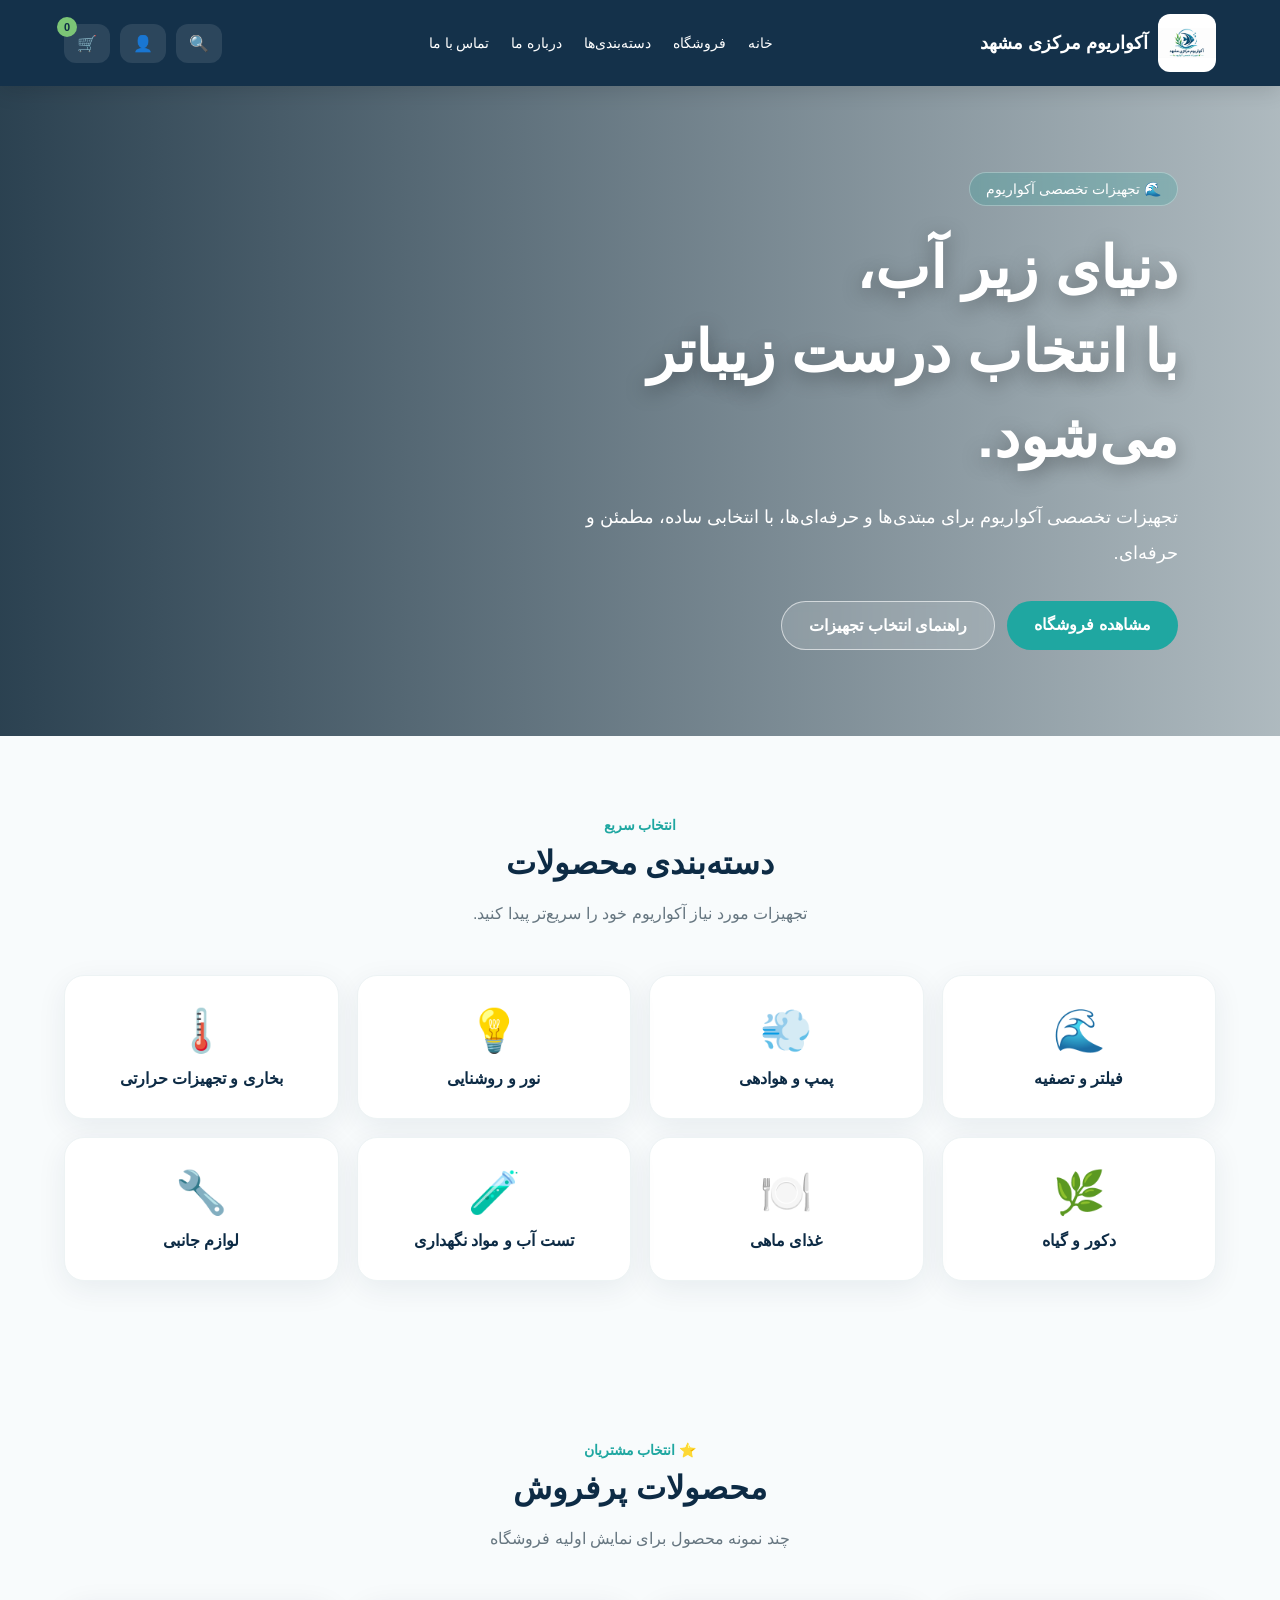
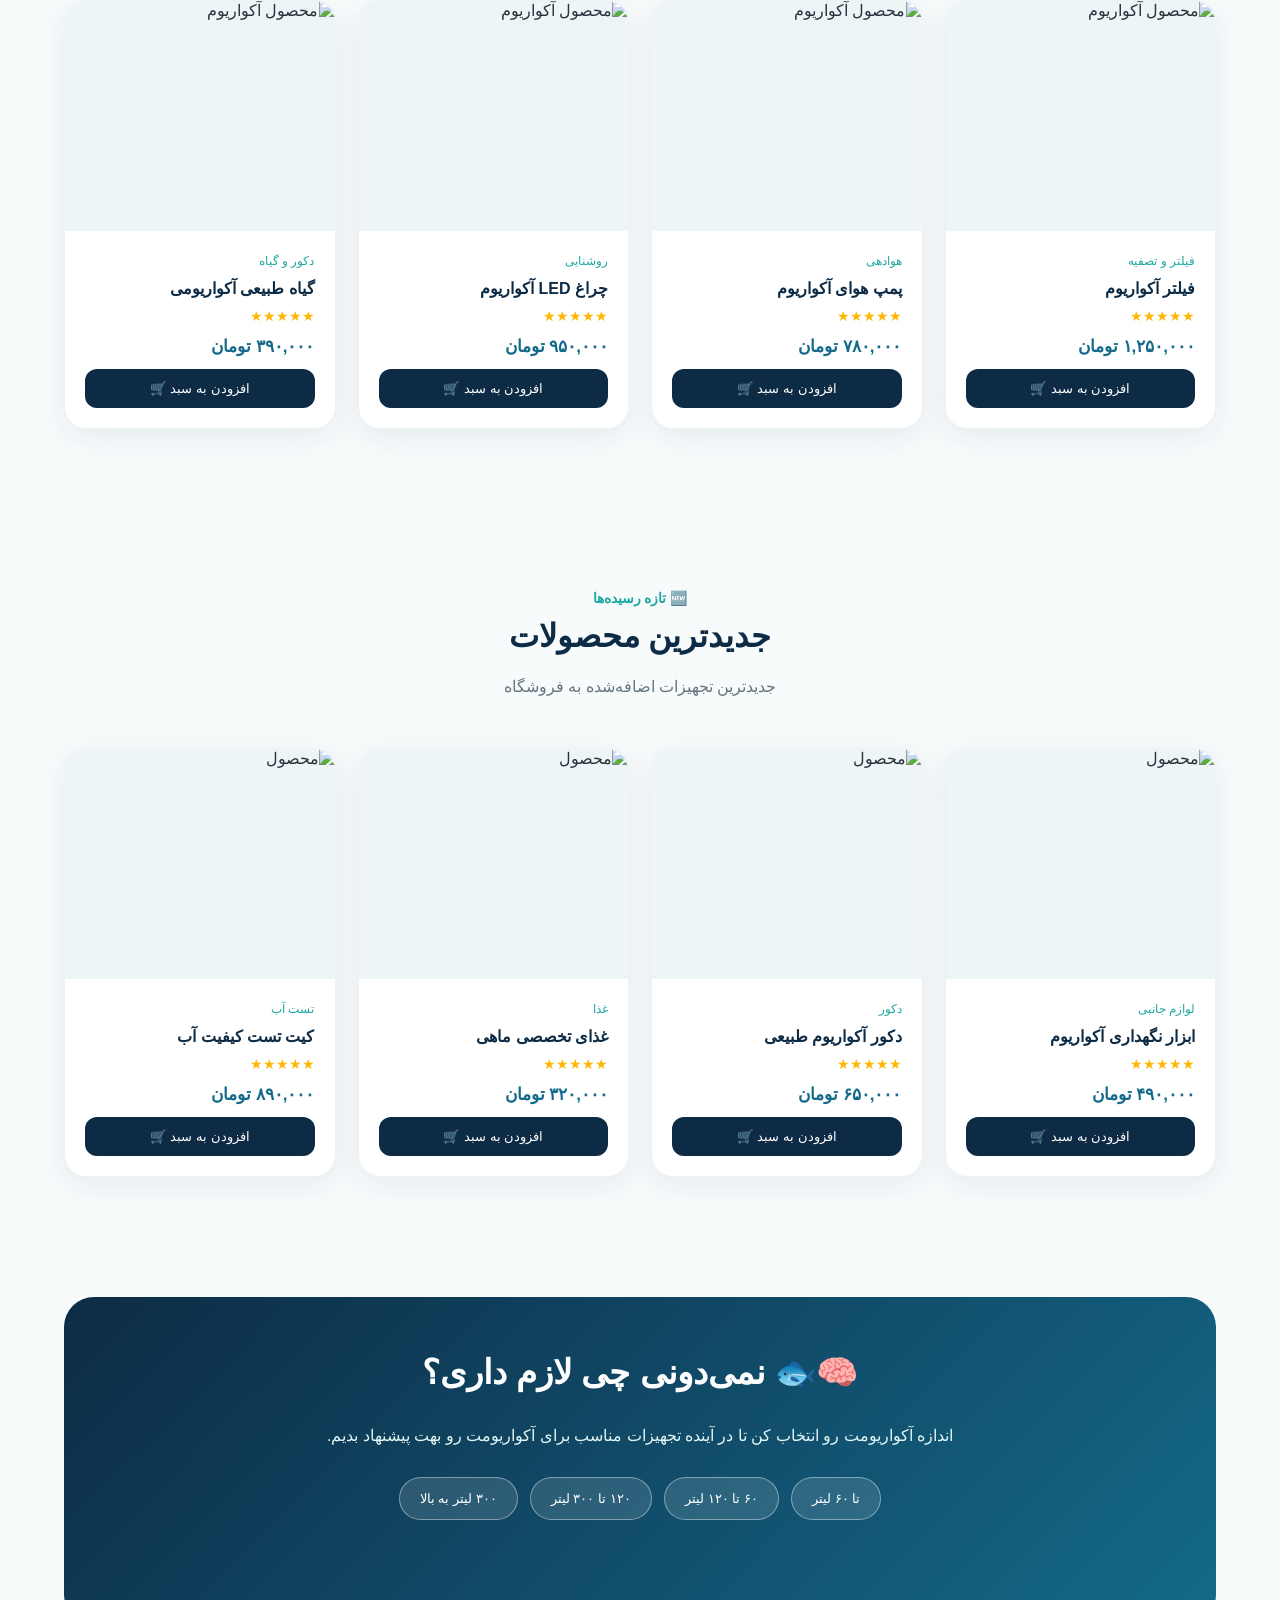
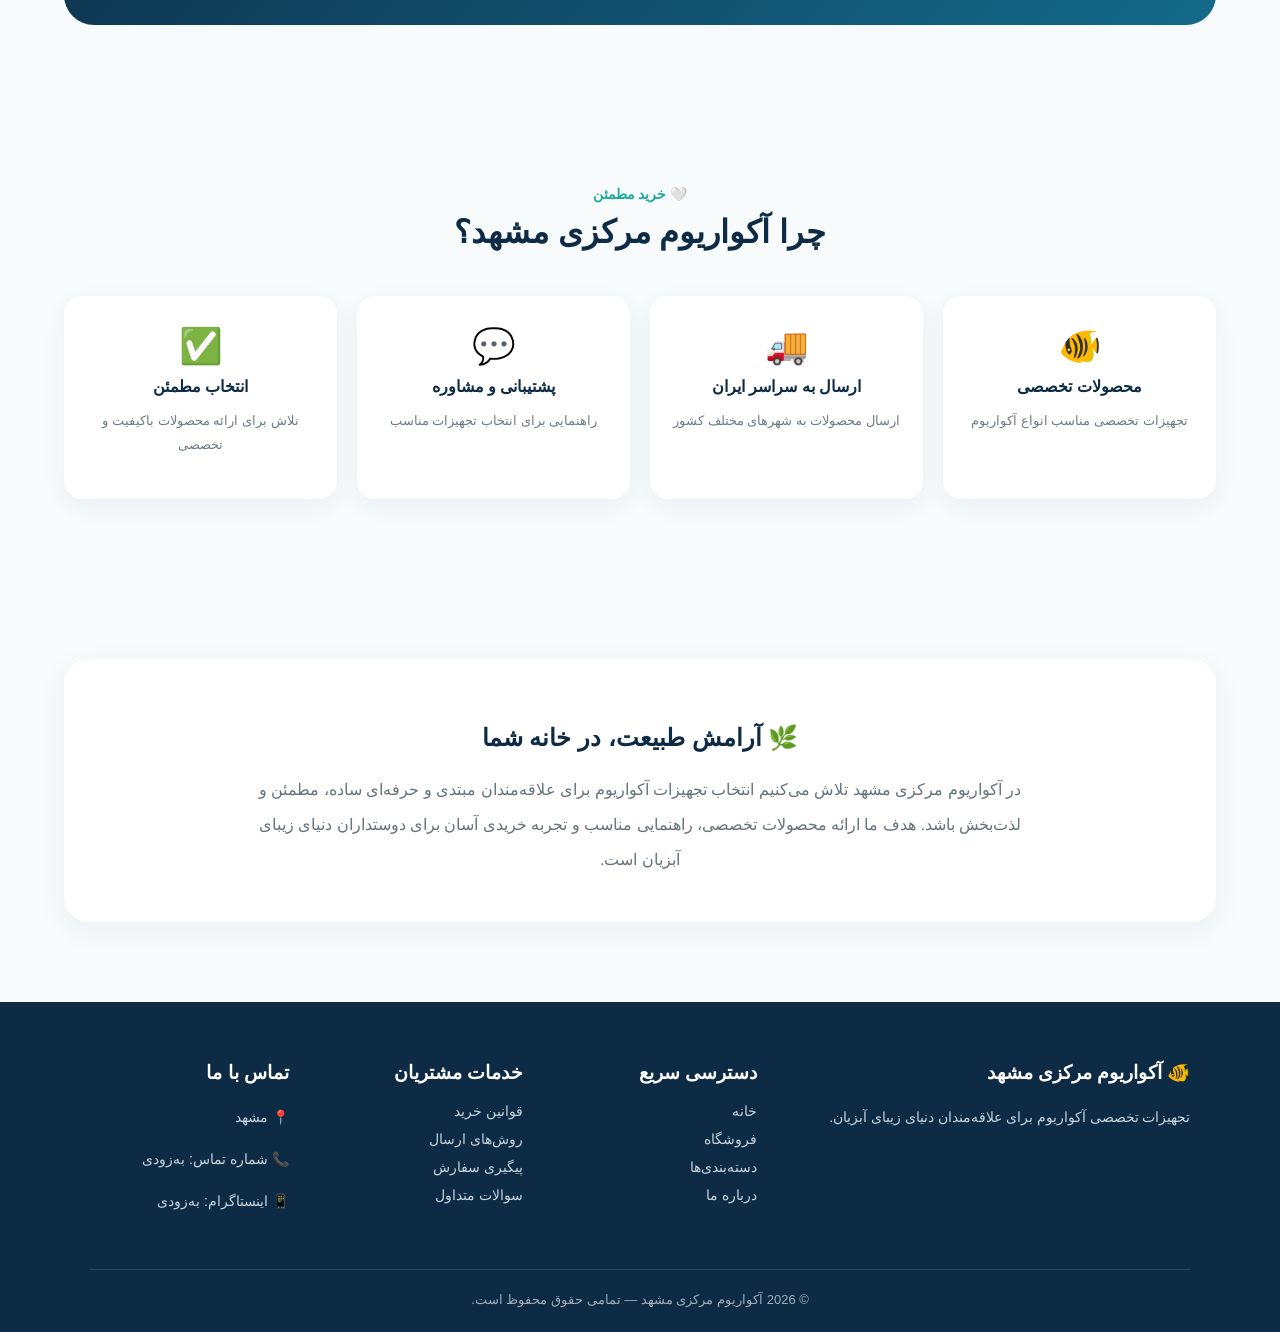
==== commit 4886daf9: "Update index.html" ====
--- a/index.html
+++ b/index.html
@@ -238,7 +238,7 @@
                 rgba(4, 35, 50, 0.30)
             ),
 
-            url("hero-aquarium.png");
+            url("hero-aquarium.PNG");
 
             background-size: cover;
 
@@ -1125,7 +1125,7 @@
 
     <div class="logo-area">
 
-        <img src="logo.png" alt="لوگوی آکواریوم مرکزی مشهد">
+        <img src="logo.PNG" alt="لوگوی آکواریوم مرکزی مشهد">
 
         <span class="logo-text">
             آکواریوم مرکزی مشهد
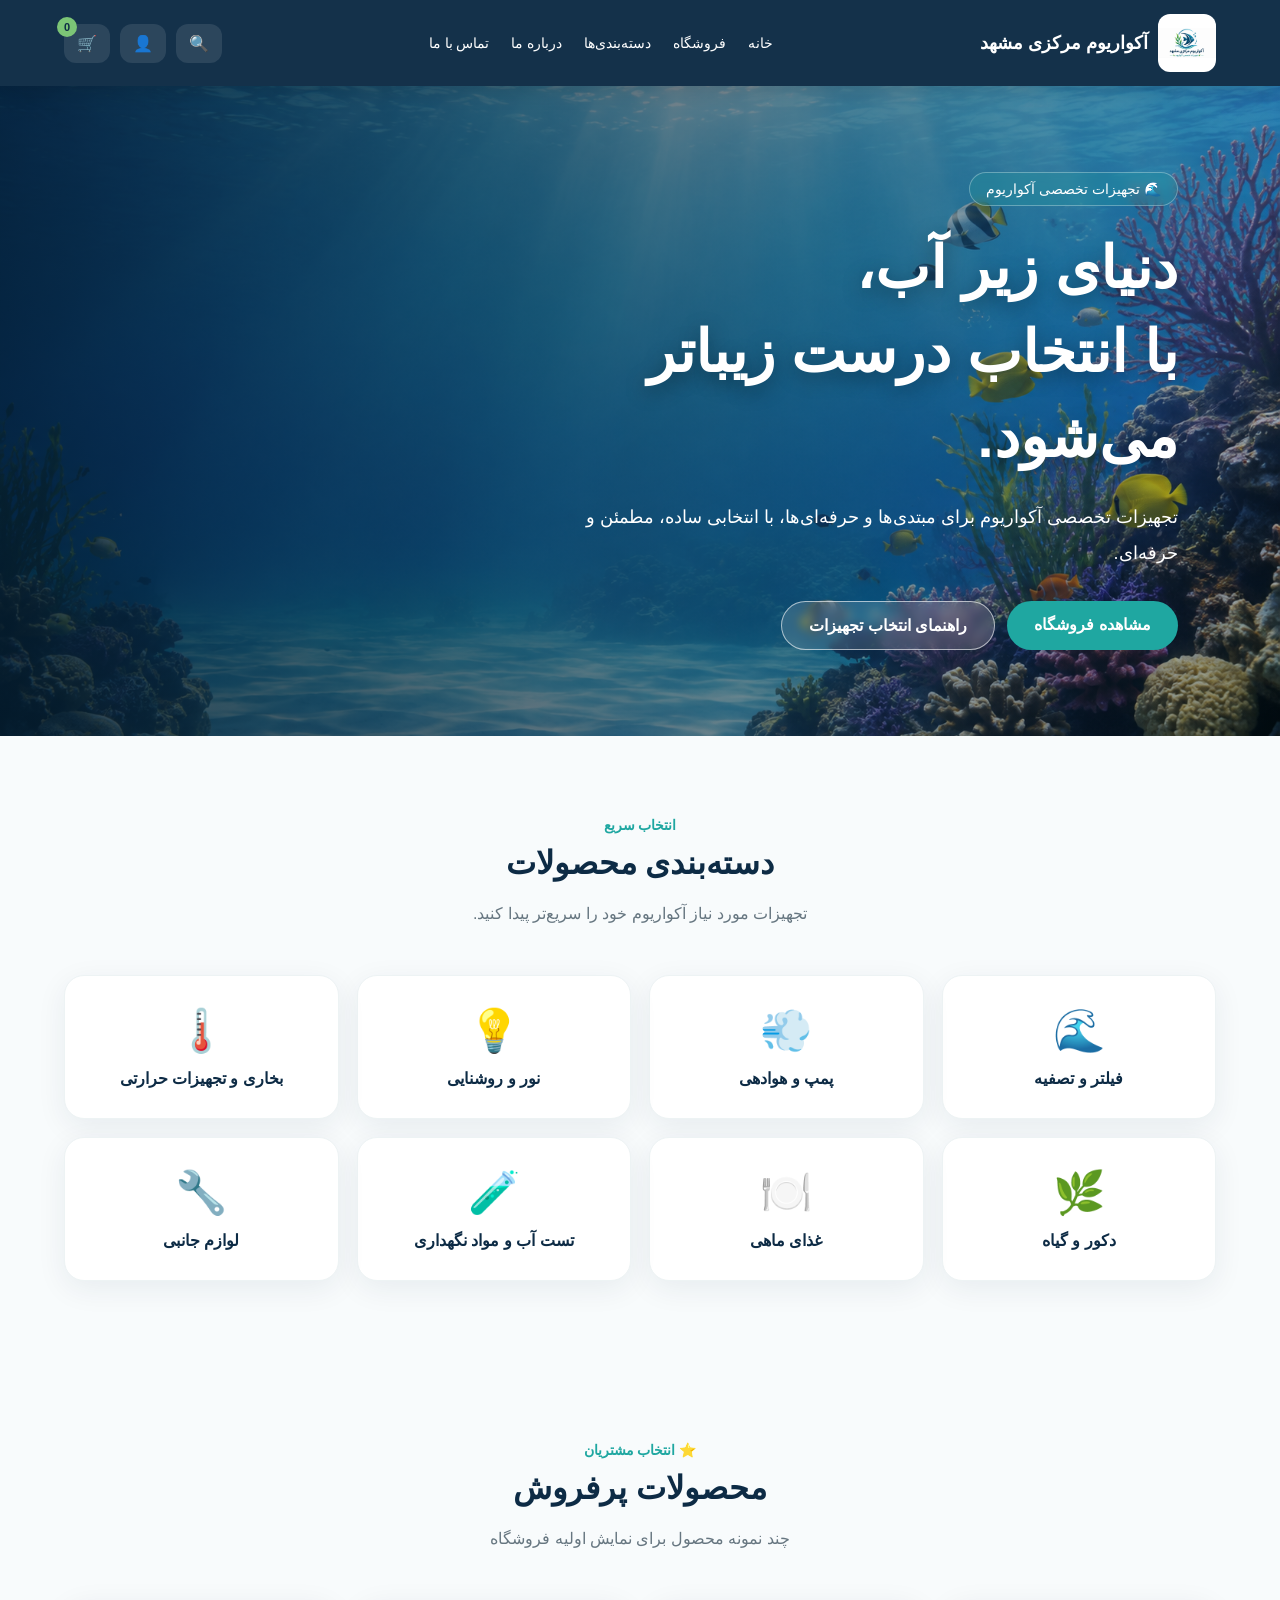
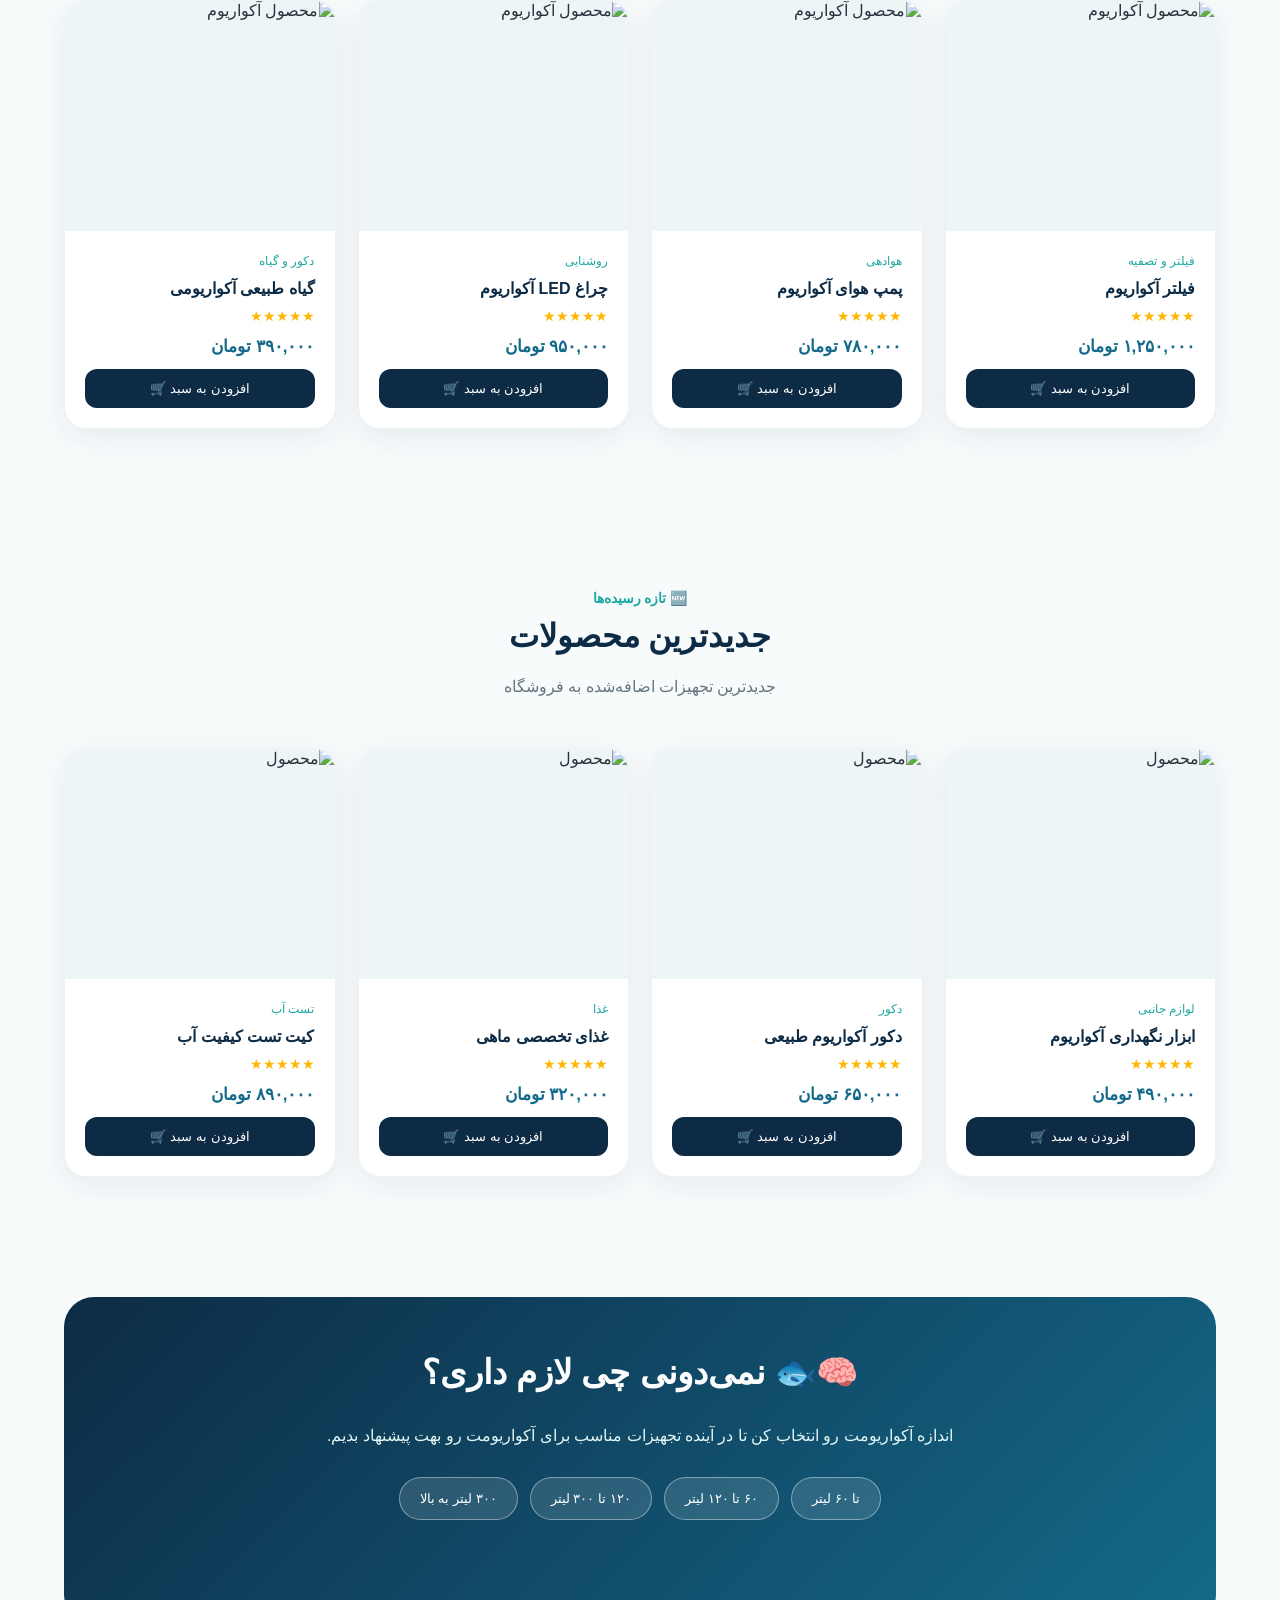
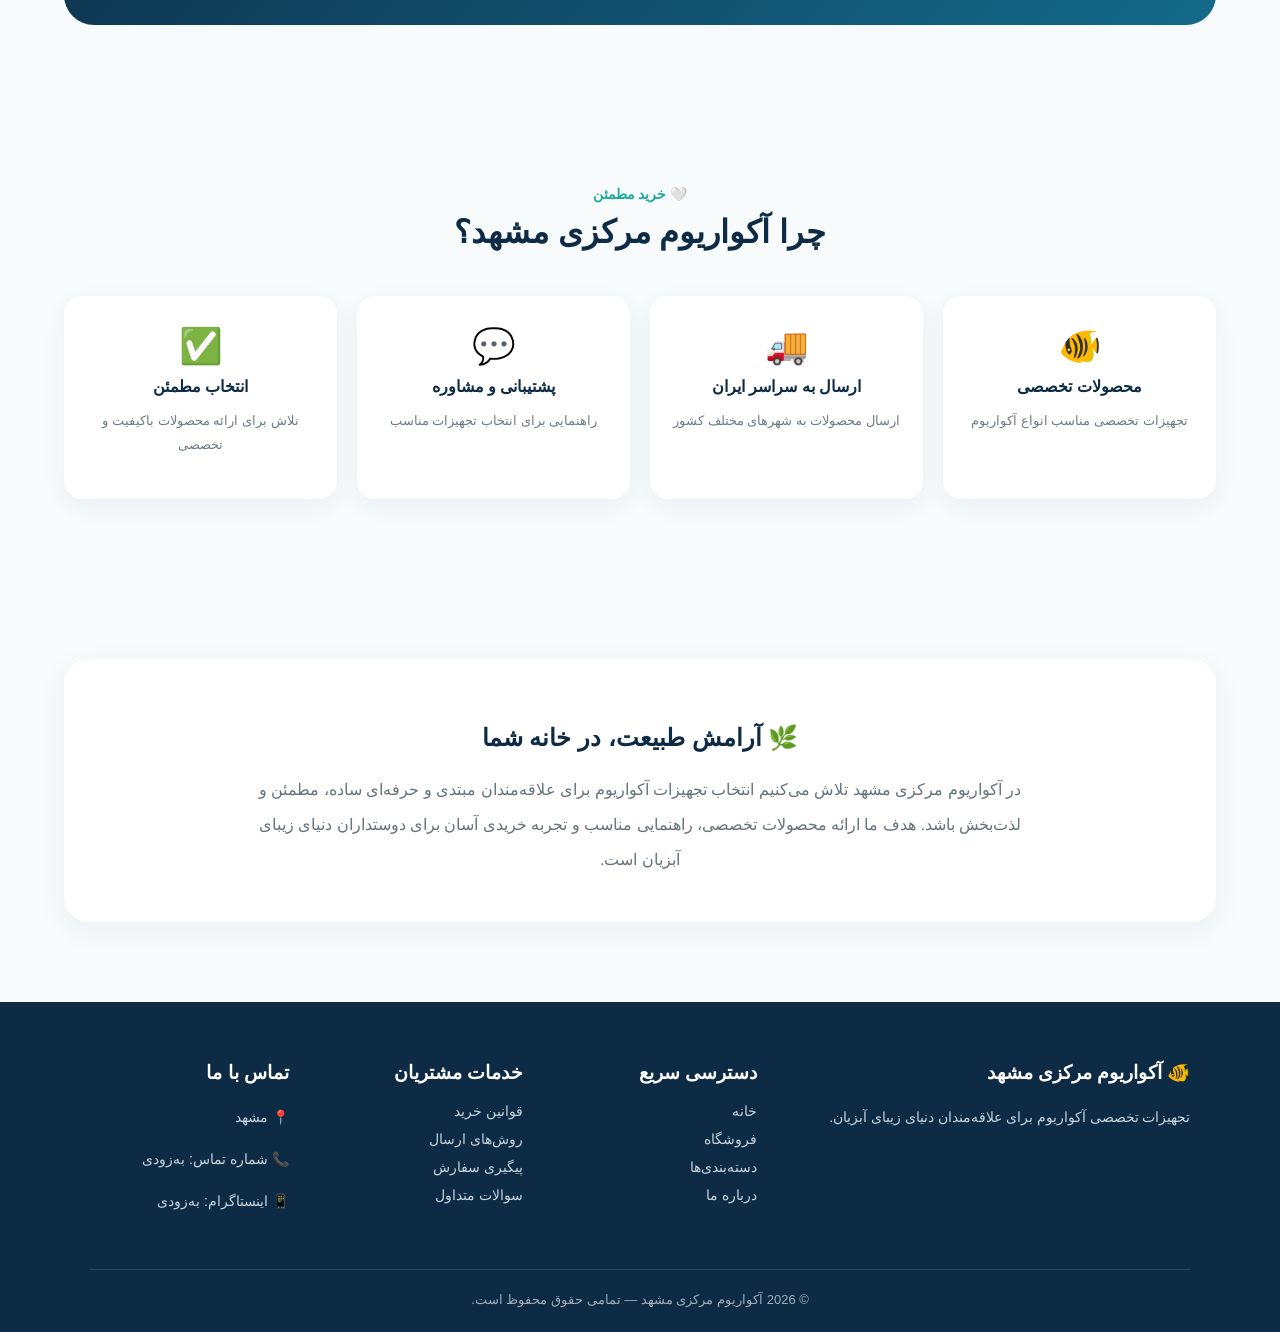
==== commit 9cb9a995: "Update index.html" ====
--- a/index.html
+++ b/index.html
@@ -238,7 +238,7 @@
                 rgba(4, 35, 50, 0.30)
             ),
 
-            url("hero-aquarium.PNG");
+            url("hero-aquarium .PNG");
 
             background-size: cover;
 
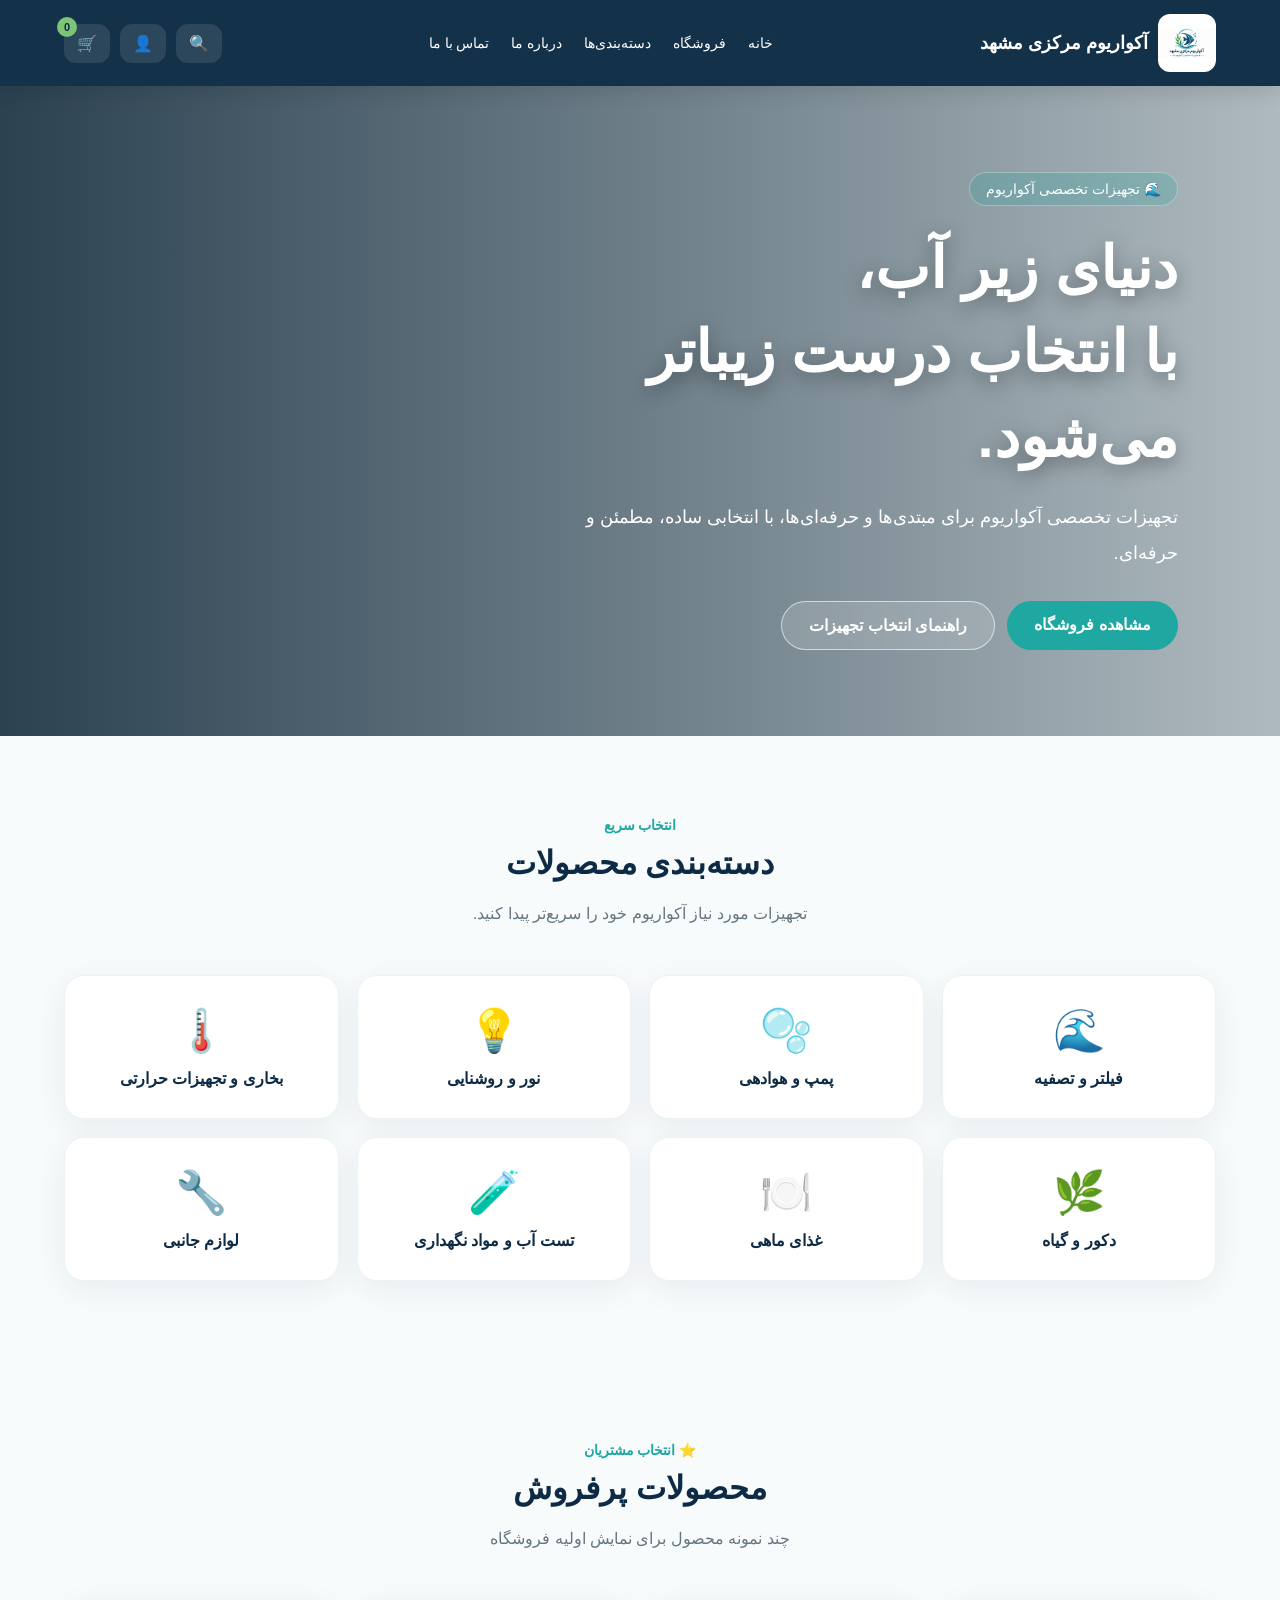
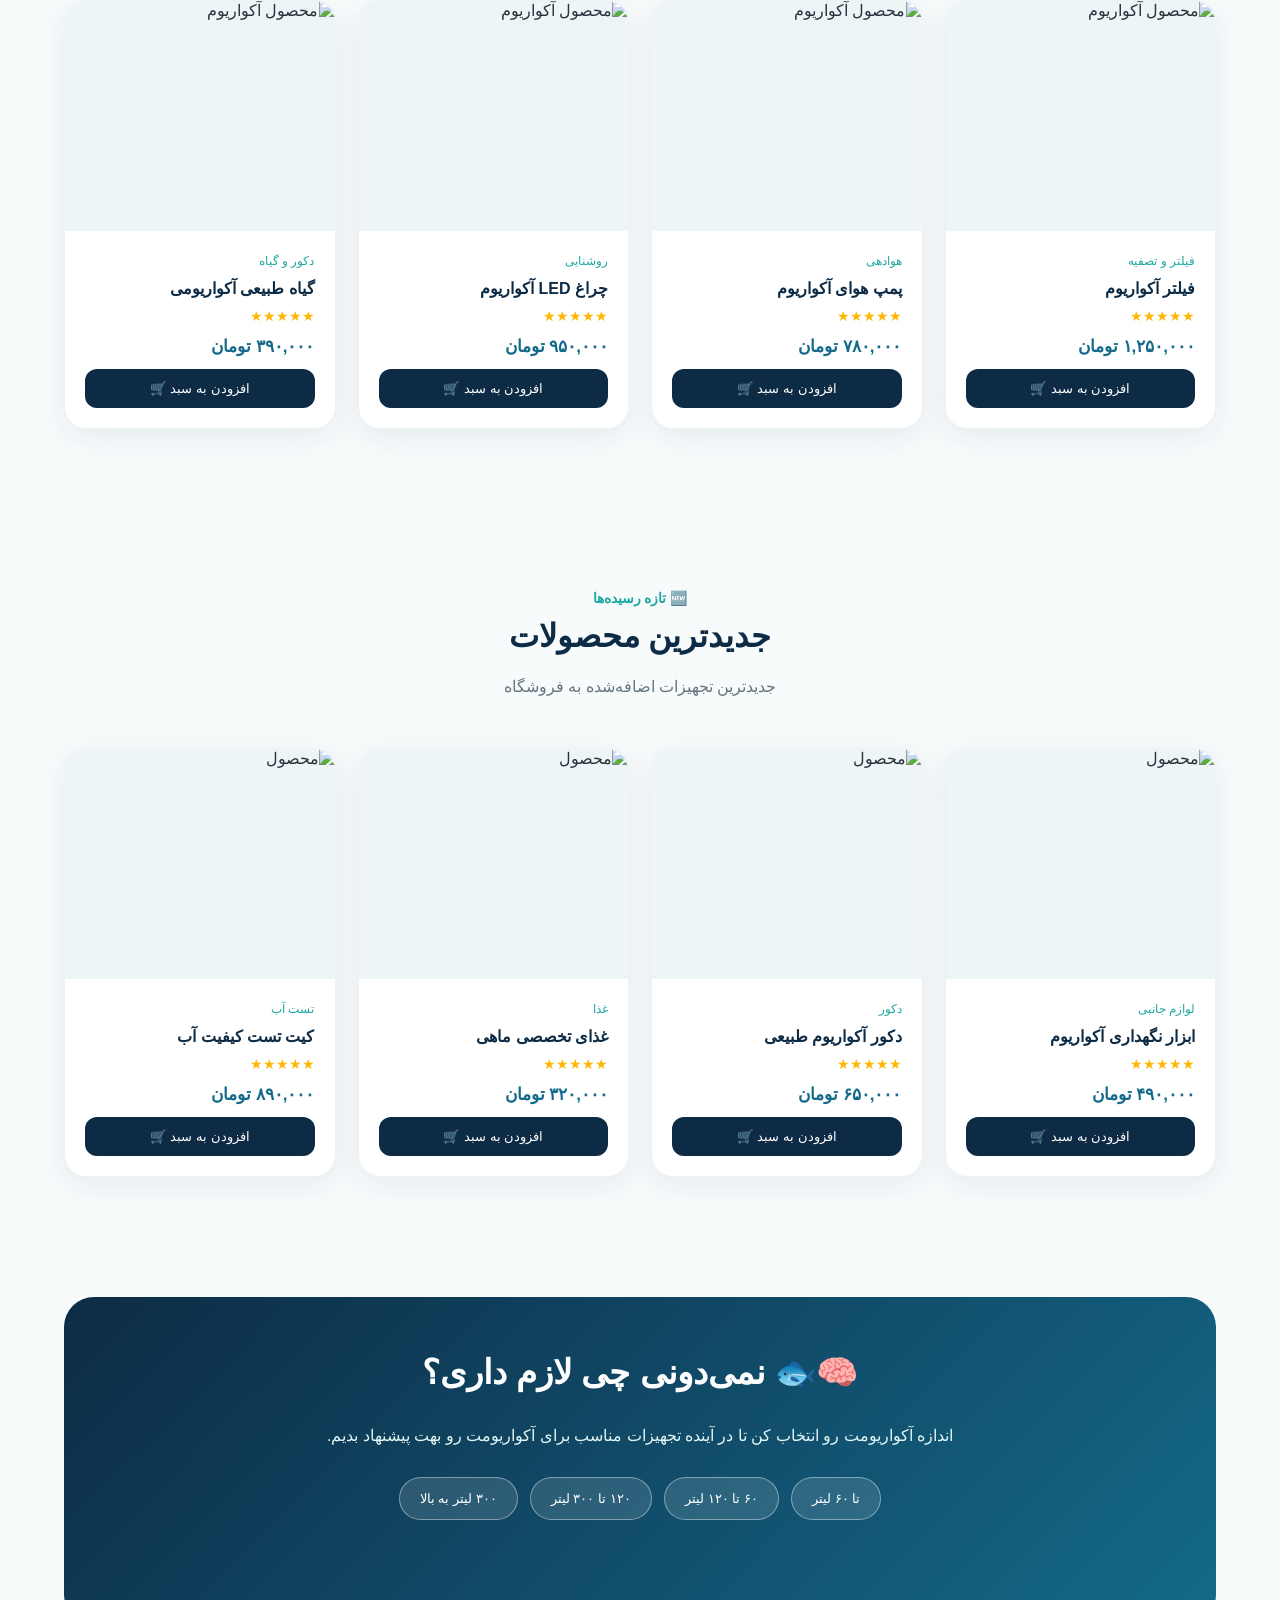
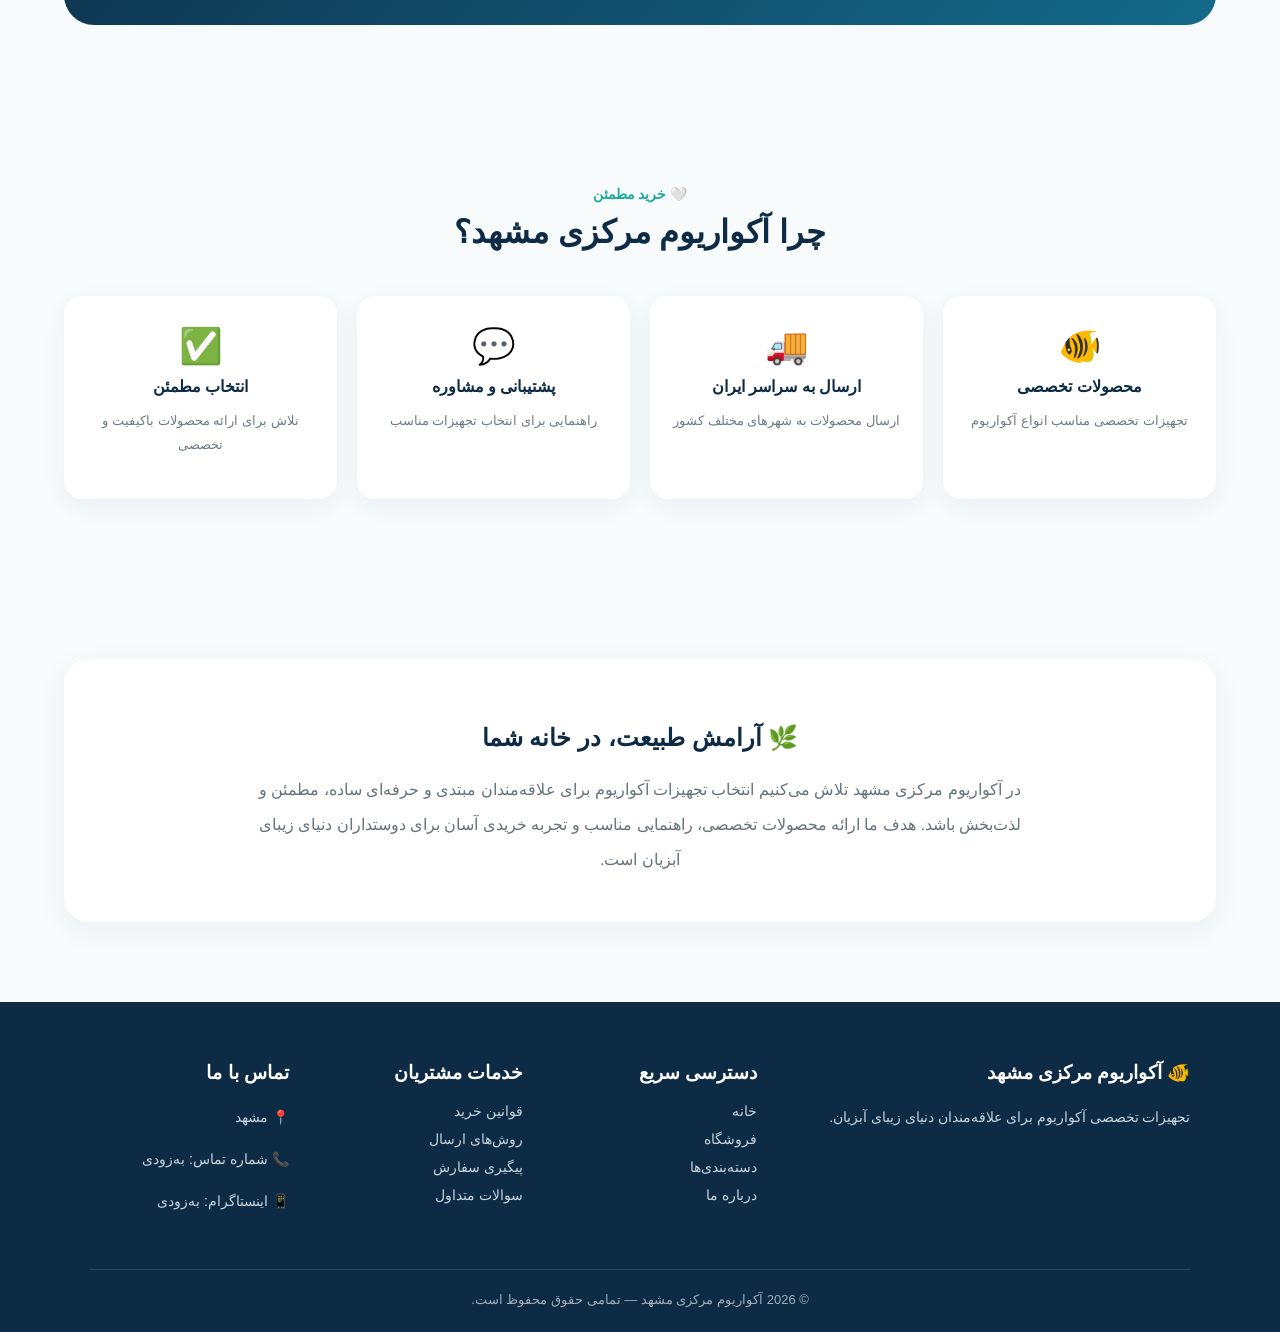
==== commit 5eff0cfd: "Update index.html" ====
--- a/index.html
+++ b/index.html
@@ -1251,7 +1251,7 @@
         <div class="category">
 
             <span class="emoji">
-                💨
+                🫧
             </span>
 
             <strong>
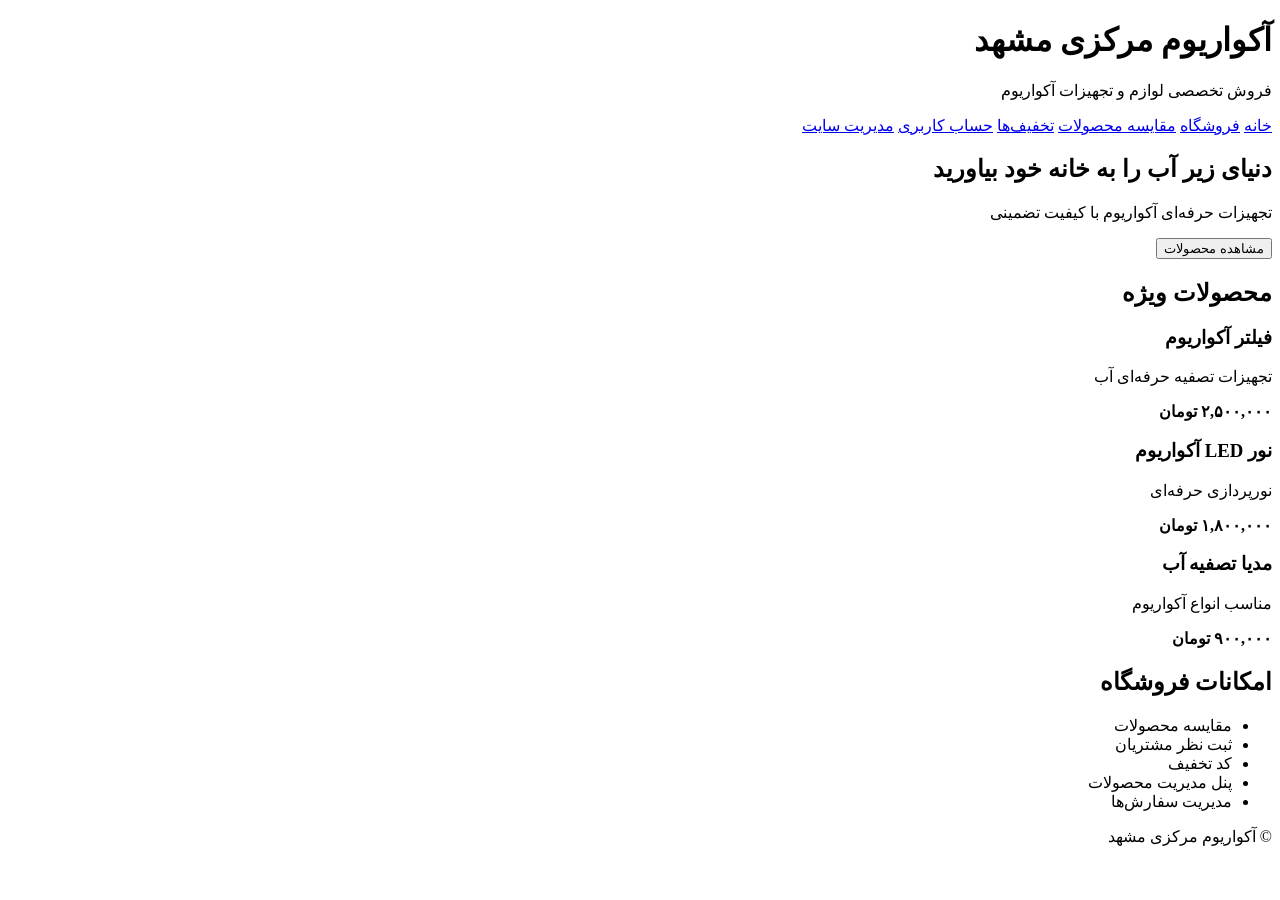
==== commit f63fc1fe: "Update index.html" ====
--- a/index.html
+++ b/index.html
@@ -2,2026 +2,179 @@
 <html lang="fa" dir="rtl">
 
 <head>
-
     <meta charset="UTF-8">
-
     <meta name="viewport" content="width=device-width, initial-scale=1.0">
 
-    <title>آکواریوم مرکزی مشهد</title>
+    <title>آکواریوم مرکزی مشهد | فروش تخصصی تجهیزات آکواریوم</title>
 
-    <style>
+    <link rel="stylesheet" href="style.css">
+</head>
 
-        /* =========================
-           تنظیمات کلی
-        ========================== */
-
-        * {
-            box-sizing: border-box;
-        }
-
-        html {
-            scroll-behavior: smooth;
-        }
-
-        body {
-            margin: 0;
-            font-family: Tahoma, Arial, sans-serif;
-
-            background: #f8fbfc;
-
-            color: #26343d;
-        }
-
-        :root {
-
-            --dark-blue: #0D2B45;
-
-            --ocean-blue: #146A8A;
-
-            --turquoise: #1FA7A1;
-
-            --green: #7CC576;
-
-            --white: #ffffff;
-
-            --light: #F1F4F6;
-
-            --text: #26343d;
-
-        }
-
-        /* =========================
-           HEADER
-        ========================== */
-
-        header {
-
-            background: rgba(13, 43, 69, 0.97);
-
-            color: white;
-
-            padding: 14px 5%;
-
-            display: flex;
-
-            justify-content: space-between;
-
-            align-items: center;
-
-            gap: 25px;
-
-            position: sticky;
-
-            top: 0;
-
-            z-index: 1000;
-
-            box-shadow: 0 5px 20px rgba(0,0,0,0.12);
-
-        }
-
-        .logo-area {
-
-            display: flex;
-
-            align-items: center;
-
-            gap: 10px;
-
-            white-space: nowrap;
-
-        }
-
-        .logo-area img {
-
-            width: 58px;
-
-            height: 58px;
-
-            object-fit: contain;
-
-            border-radius: 12px;
-
-            background: white;
-
-        }
-
-        .logo-text {
-
-            font-size: 18px;
-
-            font-weight: bold;
-
-        }
-
-        nav {
-
-            display: flex;
-
-            align-items: center;
-
-            gap: 22px;
-
-        }
-
-        nav a {
-
-            color: white;
-
-            text-decoration: none;
-
-            font-size: 14px;
-
-            transition: 0.25s;
-
-        }
-
-        nav a:hover {
-
-            color: #7CC576;
-
-        }
-
-        .header-tools {
-
-            display: flex;
-
-            align-items: center;
-
-            gap: 10px;
-
-        }
-
-        .tool-btn {
-
-            border: none;
-
-            cursor: pointer;
-
-            background: rgba(255,255,255,0.10);
-
-            color: white;
-
-            padding: 10px 13px;
-
-            border-radius: 12px;
-
-            font-size: 16px;
-
-            transition: 0.25s;
-
-        }
-
-        .tool-btn:hover {
-
-            background: #1FA7A1;
-
-        }
-
-        .cart {
-
-            position: relative;
-
-        }
-
-        .cart-count {
-
-            position: absolute;
-
-            top: -7px;
-
-            left: -7px;
-
-            width: 20px;
-
-            height: 20px;
-
-            background: #7CC576;
-
-            border-radius: 50%;
-
-            display: flex;
-
-            align-items: center;
-
-            justify-content: center;
-
-            font-size: 11px;
-
-            font-weight: bold;
-
-            color: #0D2B45;
-
-        }
-
-        /* =========================
-           HERO
-        ========================== */
-
-        .hero {
-
-            min-height: 650px;
-
-            display: flex;
-
-            align-items: center;
-
-            padding: 70px 8%;
-
-            color: white;
-
-            background:
-
-            linear-gradient(
-                90deg,
-                rgba(4, 30, 48, 0.84),
-                rgba(4, 35, 50, 0.30)
-            ),
-
-            url("hero-aquarium .PNG");
-
-            background-size: cover;
-
-            background-position: center;
-
-        }
-
-        .hero-content {
-
-            max-width: 720px;
-
-        }
-
-        .hero-small {
-
-            display: inline-block;
-
-            background: rgba(31,167,161,0.22);
-
-            border: 1px solid rgba(255,255,255,0.30);
-
-            backdrop-filter: blur(5px);
-
-            padding: 8px 16px;
-
-            border-radius: 30px;
-
-            font-size: 14px;
-
-        }
-
-        .hero h1 {
-
-            font-size: 58px;
-
-            line-height: 1.45;
-
-            margin: 20px 0;
-
-            text-shadow: 0 5px 20px rgba(0,0,0,0.35);
-
-        }
-
-        .hero-description {
-
-            font-size: 18px;
-
-            line-height: 2;
-
-            max-width: 600px;
-
-        }
-
-        .hero-buttons {
-
-            display: flex;
-
-            gap: 12px;
-
-            flex-wrap: wrap;
-
-            margin-top: 30px;
-
-        }
-
-        .button {
-
-            display: inline-block;
-
-            padding: 14px 27px;
-
-            border-radius: 30px;
-
-            background: #1FA7A1;
-
-            color: white;
-
-            text-decoration: none;
-
-            font-weight: bold;
-
-            transition: 0.3s;
-
-        }
-
-        .button:hover {
-
-            transform: translateY(-3px);
-
-            box-shadow: 0 8px 25px rgba(0,0,0,0.20);
-
-        }
-
-        .button-secondary {
-
-            background: rgba(255,255,255,0.14);
-
-            border: 1px solid rgba(255,255,255,0.6);
-
-            backdrop-filter: blur(5px);
-
-        }
-
-        /* =========================
-           GENERAL SECTIONS
-        ========================== */
-
-        .section {
-
-            width: 90%;
-
-            max-width: 1200px;
-
-            margin: auto;
-
-            padding: 80px 0;
-
-        }
-
-        .section-title {
-
-            text-align: center;
-
-            margin-bottom: 45px;
-
-        }
-
-        .section-title span {
-
-            color: #1FA7A1;
-
-            font-size: 14px;
-
-            font-weight: bold;
-
-        }
-
-        .section-title h2 {
-
-            color: #0D2B45;
-
-            font-size: 32px;
-
-            margin: 10px 0;
-
-        }
-
-        .section-title p {
-
-            color: #667680;
-
-            line-height: 2;
-
-        }
-
-        /* =========================
-           CATEGORIES
-        ========================== */
-
-        .categories {
-
-            display: grid;
-
-            grid-template-columns: repeat(4, 1fr);
-
-            gap: 18px;
-
-        }
-
-        .category {
-
-            background: white;
-
-            padding: 30px 15px;
-
-            border-radius: 20px;
-
-            text-align: center;
-
-            box-shadow: 0 8px 30px rgba(13,43,69,0.07);
-
-            border: 1px solid #edf3f4;
-
-            transition: 0.3s;
-
-            cursor: pointer;
-
-        }
-
-        .category:hover {
-
-            transform: translateY(-7px);
-
-            box-shadow: 0 12px 35px rgba(13,43,69,0.13);
-
-            border-color: #1FA7A1;
-
-        }
-
-        .category .emoji {
-
-            display: block;
-
-            font-size: 42px;
-
-            margin-bottom: 14px;
-
-        }
-
-        .category strong {
-
-            color: #0D2B45;
-
-        }
-
-        /* =========================
-           PRODUCTS
-        ========================== */
-
-        .products {
-
-            display: grid;
-
-            grid-template-columns: repeat(4, 1fr);
-
-            gap: 22px;
-
-        }
-
-        .product {
-
-            background: white;
-
-            border-radius: 22px;
-
-            overflow: hidden;
-
-            box-shadow: 0 8px 30px rgba(13,43,69,0.08);
-
-            transition: 0.3s;
-
-            border: 1px solid #edf3f4;
-
-        }
-
-        .product:hover {
-
-            transform: translateY(-7px);
-
-            box-shadow: 0 15px 35px rgba(13,43,69,0.15);
-
-        }
-
-        .product-image {
-
-            height: 230px;
-
-            background: #eef5f6;
-
-            overflow: hidden;
-
-        }
-
-        .product-image img {
-
-            width: 100%;
-
-            height: 100%;
-
-            object-fit: cover;
-
-            transition: 0.4s;
-
-        }
-
-        .product:hover img {
-
-            transform: scale(1.06);
-
-        }
-
-        .product-info {
-
-            padding: 20px;
-
-        }
-
-        .product-category {
-
-            font-size: 12px;
-
-            color: #1FA7A1;
-
-        }
-
-        .product h3 {
-
-            color: #0D2B45;
-
-            font-size: 16px;
-
-            margin: 10px 0;
-
-        }
-
-        .stars {
-
-            color: #ffb703;
-
-            font-size: 14px;
-
-            margin: 8px 0;
-
-        }
-
-        .price {
-
-            color: #146A8A;
-
-            font-weight: bold;
-
-            font-size: 17px;
-
-            margin: 12px 0;
-
-        }
-
-        .add-cart {
-
-            width: 100%;
-
-            border: none;
-
-            background: #0D2B45;
-
-            color: white;
-
-            border-radius: 12px;
-
-            padding: 12px;
-
-            cursor: pointer;
-
-            font-family: inherit;
-
-            transition: 0.25s;
-
-        }
-
-        .add-cart:hover {
-
-            background: #1FA7A1;
-
-        }
-
-        /* =========================
-           SMART GUIDE
-        ========================== */
-
-        .guide {
-
-            width: 90%;
-
-            max-width: 1200px;
-
-            margin: 40px auto 80px;
-
-            border-radius: 30px;
-
-            background:
-
-            linear-gradient(
-                135deg,
-                #0D2B45,
-                #146A8A
-            );
-
-            color: white;
-
-            padding: 55px;
-
-            text-align: center;
-
-            position: relative;
-
-            overflow: hidden;
-
-        }
-
-        .guide h2 {
-
-            font-size: 34px;
-
-            margin-top: 0;
-
-        }
-
-        .guide p {
-
-            line-height: 2;
-
-            color: #e3f5f4;
-
-        }
-
-        .liter-options {
-
-            display: flex;
-
-            justify-content: center;
-
-            gap: 12px;
-
-            flex-wrap: wrap;
-
-            margin-top: 25px;
-
-        }
-
-        .liter-options button {
-
-            background: rgba(255,255,255,0.12);
-
-            border: 1px solid rgba(255,255,255,0.4);
-
-            color: white;
-
-            padding: 13px 20px;
-
-            border-radius: 25px;
-
-            cursor: pointer;
-
-            font-family: inherit;
-
-            transition: 0.25s;
-
-        }
-
-        .liter-options button:hover {
-
-            background: #7CC576;
-
-            color: #0D2B45;
-
-        }
-
-        #guide-result {
-
-            margin-top: 25px;
-
-            font-weight: bold;
-
-            min-height: 25px;
-
-        }
-
-        /* =========================
-           TRUST
-        ========================== */
-
-        .trust-grid {
-
-            display: grid;
-
-            grid-template-columns: repeat(4, 1fr);
-
-            gap: 20px;
-
-        }
-
-        .trust-item {
-
-            text-align: center;
-
-            background: white;
-
-            padding: 30px 15px;
-
-            border-radius: 18px;
-
-            box-shadow: 0 7px 25px rgba(13,43,69,0.06);
-
-        }
-
-        .trust-icon {
-
-            font-size: 35px;
-
-            margin-bottom: 10px;
-
-        }
-
-        .trust-item strong {
-
-            color: #0D2B45;
-
-            display: block;
-
-            margin-bottom: 8px;
-
-        }
-
-        .trust-item p {
-
-            color: #6d7b84;
-
-            font-size: 13px;
-
-            line-height: 1.8;
-
-        }
-
-        /* =========================
-           ABOUT
-        ========================== */
-
-        .about-box {
-
-            background: white;
-
-            border-radius: 25px;
-
-            padding: 45px;
-
-            text-align: center;
-
-            box-shadow: 0 8px 30px rgba(13,43,69,0.06);
-
-        }
-
-        .about-box h2 {
-
-            color: #0D2B45;
-
-        }
-
-        .about-box p {
-
-            color: #64747d;
-
-            line-height: 2.2;
-
-            max-width: 800px;
-
-            margin: auto;
-
-        }
-
-        /* =========================
-           FOOTER
-        ========================== */
-
-        footer {
-
-            background: #0D2B45;
-
-            color: white;
-
-            padding: 60px 7% 25px;
-
-        }
-
-        .footer-grid {
-
-            display: grid;
-
-            grid-template-columns: 2fr 1fr 1fr 1fr;
-
-            gap: 35px;
-
-            max-width: 1200px;
-
-            margin: auto;
-
-        }
-
-        footer h3 {
-
-            margin-top: 0;
-
-        }
-
-        footer p {
-
-            color: #c6d4dc;
-
-            line-height: 2;
-
-            font-size: 14px;
-
-        }
-
-        footer a {
-
-            display: block;
-
-            color: #c6d4dc;
-
-            text-decoration: none;
-
-            margin: 12px 0;
-
-            font-size: 14px;
-
-        }
-
-        footer a:hover {
-
-            color: #7CC576;
-
-        }
-
-        .copyright {
-
-            border-top: 1px solid rgba(255,255,255,0.12);
-
-            margin-top: 40px;
-
-            padding-top: 22px;
-
-            text-align: center;
-
-            color: #9db0bc;
-
-            font-size: 13px;
-
-        }
-
-        /* =========================
-           SEARCH
-        ========================== */
-
-        .search-box {
-
-            position: fixed;
-
-            top: 0;
-
-            right: 0;
-
-            width: 100%;
-
-            height: 100%;
-
-            background: rgba(13,43,69,0.92);
-
-            z-index: 3000;
-
-            display: none;
-
-            align-items: center;
-
-            justify-content: center;
-
-            padding: 20px;
-
-        }
-
-        .search-content {
-
-            width: 100%;
-
-            max-width: 650px;
-
-            position: relative;
-
-        }
-
-        .search-content input {
-
-            width: 100%;
-
-            border: none;
-
-            outline: none;
-
-            padding: 20px;
-
-            border-radius: 18px;
-
-            font-family: inherit;
-
-            font-size: 17px;
-
-        }
-
-        .close-search {
-
-            position: absolute;
-
-            top: -55px;
-
-            left: 0;
-
-            background: none;
-
-            border: none;
-
-            color: white;
-
-            font-size: 30px;
-
-            cursor: pointer;
-
-        }
-
-        /* =========================
-           RESPONSIVE
-        ========================== */
-
-        @media (max-width: 1000px) {
-
-            header {
-
-                flex-wrap: wrap;
-
-            }
-
-            nav {
-
-                order: 3;
-
-                width: 100%;
-
-                justify-content: center;
-
-                flex-wrap: wrap;
-
-            }
-
-            .categories,
-            .products,
-            .trust-grid {
-
-                grid-template-columns: repeat(2, 1fr);
-
-            }
-
-            .footer-grid {
-
-                grid-template-columns: repeat(2, 1fr);
-
-            }
-
-        }
-
-        @media (max-width: 700px) {
-
-            header {
-
-                padding: 12px 4%;
-
-            }
-
-            .logo-area img {
-
-                width: 45px;
-
-                height: 45px;
-
-            }
-
-            .logo-text {
-
-                font-size: 14px;
-
-            }
-
-            nav {
-
-                gap: 10px;
-
-            }
-
-            nav a {
-
-                font-size: 12px;
-
-            }
-
-            .hero {
-
-                min-height: 570px;
-
-                padding: 45px 6%;
-
-                background-position: 65% center;
-
-            }
-
-            .hero h1 {
-
-                font-size: 38px;
-
-            }
-
-            .hero-description {
-
-                font-size: 15px;
-
-            }
-
-            .section {
-
-                width: 92%;
-
-                padding: 60px 0;
-
-            }
-
-            .section-title h2 {
-
-                font-size: 27px;
-
-            }
-
-            .categories,
-            .products,
-            .trust-grid {
-
-                grid-template-columns: repeat(2, 1fr);
-
-                gap: 12px;
-
-            }
-
-            .product-image {
-
-                height: 170px;
-
-            }
-
-            .product-info {
-
-                padding: 14px;
-
-            }
-
-            .guide {
-
-                padding: 40px 20px;
-
-                width: 92%;
-
-            }
-
-            .guide h2 {
-
-                font-size: 27px;
-
-            }
-
-            .footer-grid {
-
-                grid-template-columns: 1fr;
-
-            }
-
-        }
-
-        @media (max-width: 450px) {
-
-            .categories,
-            .products {
-
-                grid-template-columns: 1fr;
-
-            }
-
-        }
-
-    </style>
-
-</head>
 
 <body>
 
-<!-- =========================
-     HEADER
-========================== -->
+<header class="header">
 
-<header>
+    <h1>
+        آکواریوم مرکزی مشهد
+    </h1>
 
-    <div class="logo-area">
-
-        <img src="logo.PNG" alt="لوگوی آکواریوم مرکزی مشهد">
-
-        <span class="logo-text">
-            آکواریوم مرکزی مشهد
-        </span>
-
-    </div>
-
-    <nav>
-
-        <a href="#home">خانه</a>
-
-        <a href="#shop">فروشگاه</a>
-
-        <a href="#categories">دسته‌بندی‌ها</a>
-
-        <a href="#about">درباره ما</a>
-
-        <a href="#contact">تماس با ما</a>
-
-    </nav>
-
-    <div class="header-tools">
-
-        <button class="tool-btn" onclick="openSearch()">
-            🔍
-        </button>
-
-        <button class="tool-btn">
-            👤
-        </button>
-
-        <button class="tool-btn cart" onclick="showCart()">
-
-            🛒
-
-            <span class="cart-count" id="cart-count">
-                0
-            </span>
-
-        </button>
-
-    </div>
+    <p>
+        فروش تخصصی لوازم و تجهیزات آکواریوم
+    </p>
 
 </header>
 
-<!-- =========================
-     HERO
-========================== -->
 
-<section id="home" class="hero">
+<nav class="menu">
 
-    <div class="hero-content">
+    <a href="#">خانه</a>
+    <a href="#">فروشگاه</a>
+    <a href="#">مقایسه محصولات</a>
+    <a href="#">تخفیف‌ها</a>
+    <a href="#">حساب کاربری</a>
+    <a href="#">مدیریت سایت</a>
 
-        <span class="hero-small">
-            🌊 تجهیزات تخصصی آکواریوم
-        </span>
+</nav>
 
-        <h1>
-            دنیای زیر آب،
-            <br>
-            با انتخاب درست زیباتر می‌شود.
-        </h1>
 
-        <p class="hero-description">
 
-            تجهیزات تخصصی آکواریوم برای مبتدی‌ها و حرفه‌ای‌ها،
-            با انتخابی ساده، مطمئن و حرفه‌ای.
+<section class="hero">
 
-        </p>
+    <h2>
+        دنیای زیر آب را به خانه خود بیاورید
+    </h2>
 
-        <div class="hero-buttons">
+    <p>
+        تجهیزات حرفه‌ای آکواریوم با کیفیت تضمینی
+    </p>
 
-            <a class="button" href="#shop">
-                مشاهده فروشگاه
-            </a>
-
-            <a class="button button-secondary" href="#guide">
-                راهنمای انتخاب تجهیزات
-            </a>
-
-        </div>
-
-    </div>
+    <button>
+        مشاهده محصولات
+    </button>
 
 </section>
 
-<!-- =========================
-     CATEGORIES
-========================== -->
 
-<section id="categories" class="section">
 
-    <div class="section-title">
 
-        <span>
-            انتخاب سریع
-        </span>
+<section class="products">
 
-        <h2>
-            دسته‌بندی محصولات
-        </h2>
+<h2>
+محصولات ویژه
+</h2>
 
-        <p>
-            تجهیزات مورد نیاز آکواریوم خود را سریع‌تر پیدا کنید.
-        </p>
 
-    </div>
+<div class="cards">
 
-    <div class="categories">
 
-        <div class="category">
+<div class="card">
 
-            <span class="emoji">
-                🌊
-            </span>
+<h3>
+فیلتر آکواریوم
+</h3>
 
-            <strong>
-                فیلتر و تصفیه
-            </strong>
+<p>
+تجهیزات تصفیه حرفه‌ای آب
+</p>
 
-        </div>
+<strong>
+۲,۵۰۰,۰۰۰ تومان
+</strong>
 
-        <div class="category">
+</div>
 
-            <span class="emoji">
-                🫧
-            </span>
 
-            <strong>
-                پمپ و هوادهی
-            </strong>
 
-        </div>
+<div class="card">
 
-        <div class="category">
+<h3>
+نور LED آکواریوم
+</h3>
 
-            <span class="emoji">
-                💡
-            </span>
+<p>
+نورپردازی حرفه‌ای
+</p>
 
-            <strong>
-                نور و روشنایی
-            </strong>
+<strong>
+۱,۸۰۰,۰۰۰ تومان
+</strong>
 
-        </div>
+</div>
 
-        <div class="category">
 
-            <span class="emoji">
-                🌡️
-            </span>
 
-            <strong>
-                بخاری و تجهیزات حرارتی
-            </strong>
+<div class="card">
 
-        </div>
+<h3>
+مدیا تصفیه آب
+</h3>
 
-        <div class="category">
+<p>
+مناسب انواع آکواریوم
+</p>
 
-            <span class="emoji">
-                🌿
-            </span>
+<strong>
+۹۰۰,۰۰۰ تومان
+</strong>
 
-            <strong>
-                دکور و گیاه
-            </strong>
+</div>
 
-        </div>
 
-        <div class="category">
-
-            <span class="emoji">
-                🍽️
-            </span>
-
-            <strong>
-                غذای ماهی
-            </strong>
-
-        </div>
-
-        <div class="category">
-
-            <span class="emoji">
-                🧪
-            </span>
-
-            <strong>
-                تست آب و مواد نگهداری
-            </strong>
-
-        </div>
-
-        <div class="category">
-
-            <span class="emoji">
-                🔧
-            </span>
-
-            <strong>
-                لوازم جانبی
-            </strong>
-
-        </div>
-
-    </div>
+</div>
 
 </section>
 
-<!-- =========================
-     BEST SELLERS
-========================== -->
 
-<section id="shop" class="section">
 
-    <div class="section-title">
 
-        <span>
-            ⭐ انتخاب مشتریان
-        </span>
+<section class="features">
 
-        <h2>
-            محصولات پرفروش
-        </h2>
 
-        <p>
-            چند نمونه محصول برای نمایش اولیه فروشگاه
-        </p>
+<h2>
+امکانات فروشگاه
+</h2>
 
-    </div>
 
-    <div class="products">
+<ul>
 
-        <div class="product">
+<li>
+مقایسه محصولات
+</li>
 
-            <div class="product-image">
+<li>
+ثبت نظر مشتریان
+</li>
 
-                <img
-                src="https://images.unsplash.com/photo-1520301255226-bf5f144451a1?auto=format&fit=crop&w=800&q=80"
-                alt="محصول آکواریوم">
+<li>
+کد تخفیف
+</li>
 
-            </div>
+<li>
+پنل مدیریت محصولات
+</li>
 
-            <div class="product-info">
+<li>
+مدیریت سفارش‌ها
+</li>
 
-                <span class="product-category">
-                    فیلتر و تصفیه
-                </span>
 
-                <h3>
-                    فیلتر آکواریوم
-                </h3>
+</ul>
 
-                <div class="stars">
-                    ★★★★★
-                </div>
-
-                <div class="price">
-                    ۱,۲۵۰,۰۰۰ تومان
-                </div>
-
-                <button class="add-cart" onclick="addToCart()">
-                    افزودن به سبد 🛒
-                </button>
-
-            </div>
-
-        </div>
-
-        <div class="product">
-
-            <div class="product-image">
-
-                <img
-                src="https://images.unsplash.com/photo-1535591273668-578e31182c4f?auto=format&fit=crop&w=800&q=80"
-                alt="محصول آکواریوم">
-
-            </div>
-
-            <div class="product-info">
-
-                <span class="product-category">
-                    هوادهی
-                </span>
-
-                <h3>
-                    پمپ هوای آکواریوم
-                </h3>
-
-                <div class="stars">
-                    ★★★★★
-                </div>
-
-                <div class="price">
-                    ۷۸۰,۰۰۰ تومان
-                </div>
-
-                <button class="add-cart" onclick="addToCart()">
-                    افزودن به سبد 🛒
-                </button>
-
-            </div>
-
-        </div>
-
-        <div class="product">
-
-            <div class="product-image">
-
-                <img
-                src="https://images.unsplash.com/photo-1544551763-46a013bb70d5?auto=format&fit=crop&w=800&q=80"
-                alt="محصول آکواریوم">
-
-            </div>
-
-            <div class="product-info">
-
-                <span class="product-category">
-                    روشنایی
-                </span>
-
-                <h3>
-                    چراغ LED آکواریوم
-                </h3>
-
-                <div class="stars">
-                    ★★★★★
-                </div>
-
-                <div class="price">
-                    ۹۵۰,۰۰۰ تومان
-                </div>
-
-                <button class="add-cart" onclick="addToCart()">
-                    افزودن به سبد 🛒
-                </button>
-
-            </div>
-
-        </div>
-
-        <div class="product">
-
-            <div class="product-image">
-
-                <img
-                src="https://images.unsplash.com/photo-1559827260-dc66d52bef19?auto=format&fit=crop&w=800&q=80"
-                alt="محصول آکواریوم">
-
-            </div>
-
-            <div class="product-info">
-
-                <span class="product-category">
-                    دکور و گیاه
-                </span>
-
-                <h3>
-                    گیاه طبیعی آکواریومی
-                </h3>
-
-                <div class="stars">
-                    ★★★★★
-                </div>
-
-                <div class="price">
-                    ۳۹۰,۰۰۰ تومان
-                </div>
-
-                <button class="add-cart" onclick="addToCart()">
-                    افزودن به سبد 🛒
-                </button>
-
-            </div>
-
-        </div>
-
-    </div>
 
 </section>
 
-<!-- =========================
-     NEW PRODUCTS
-========================== -->
 
-<section class="section">
 
-    <div class="section-title">
 
-        <span>
-            🆕 تازه رسیده‌ها
-        </span>
+<footer>
 
-        <h2>
-            جدیدترین محصولات
-        </h2>
-
-        <p>
-            جدیدترین تجهیزات اضافه‌شده به فروشگاه
-        </p>
-
-    </div>
-
-    <div class="products">
-
-        <div class="product">
-
-            <div class="product-image">
-
-                <img
-                src="https://images.unsplash.com/photo-1578507065211-1c4e99a5fd24?auto=format&fit=crop&w=800&q=80"
-                alt="محصول">
-
-            </div>
-
-            <div class="product-info">
-
-                <span class="product-category">
-                    لوازم جانبی
-                </span>
-
-                <h3>
-                    ابزار نگهداری آکواریوم
-                </h3>
-
-                <div class="stars">
-                    ★★★★★
-                </div>
-
-                <div class="price">
-                    ۴۹۰,۰۰۰ تومان
-                </div>
-
-                <button class="add-cart" onclick="addToCart()">
-                    افزودن به سبد 🛒
-                </button>
-
-            </div>
-
-        </div>
-
-        <div class="product">
-
-            <div class="product-image">
-
-                <img
-                src="https://images.unsplash.com/photo-1522069169874-c58ec4b76be5?auto=format&fit=crop&w=800&q=80"
-                alt="محصول">
-
-            </div>
-
-            <div class="product-info">
-
-                <span class="product-category">
-                    دکور
-                </span>
-
-                <h3>
-                    دکور آکواریوم طبیعی
-                </h3>
-
-                <div class="stars">
-                    ★★★★★
-                </div>
-
-                <div class="price">
-                    ۶۵۰,۰۰۰ تومان
-                </div>
-
-                <button class="add-cart" onclick="addToCart()">
-                    افزودن به سبد 🛒
-                </button>
-
-            </div>
-
-        </div>
-
-        <div class="product">
-
-            <div class="product-image">
-
-                <img
-                src="https://images.unsplash.com/photo-1524704796725-9fc3044a58b2?auto=format&fit=crop&w=800&q=80"
-                alt="محصول">
-
-            </div>
-
-            <div class="product-info">
-
-                <span class="product-category">
-                    غذا
-                </span>
-
-                <h3>
-                    غذای تخصصی ماهی
-                </h3>
-
-                <div class="stars">
-                    ★★★★★
-                </div>
-
-                <div class="price">
-                    ۳۲۰,۰۰۰ تومان
-                </div>
-
-                <button class="add-cart" onclick="addToCart()">
-                    افزودن به سبد 🛒
-                </button>
-
-            </div>
-
-        </div>
-
-        <div class="product">
-
-            <div class="product-image">
-
-                <img
-                src="https://images.unsplash.com/photo-1507525428034-b723cf961d3e?auto=format&fit=crop&w=800&q=80"
-                alt="محصول">
-
-            </div>
-
-            <div class="product-info">
-
-                <span class="product-category">
-                    تست آب
-                </span>
-
-                <h3>
-                    کیت تست کیفیت آب
-                </h3>
-
-                <div class="stars">
-                    ★★★★★
-                </div>
-
-                <div class="price">
-                    ۸۹۰,۰۰۰ تومان
-                </div>
-
-                <button class="add-cart" onclick="addToCart()">
-                    افزودن به سبد 🛒
-                </button>
-
-            </div>
-
-        </div>
-
-    </div>
-
-</section>
-
-<!-- =========================
-     SMART GUIDE
-========================== -->
-
-<section id="guide" class="guide">
-
-    <h2>
-        🧠🐟 نمی‌دونی چی لازم داری؟
-    </h2>
-
-    <p>
-
-        اندازه آکواریومت رو انتخاب کن تا در آینده
-        تجهیزات مناسب برای آکواریومت رو بهت پیشنهاد بدیم.
-
-    </p>
-
-    <div class="liter-options">
-
-        <button onclick="selectTank('تا ۶۰ لیتر')">
-            تا ۶۰ لیتر
-        </button>
-
-        <button onclick="selectTank('۶۰ تا ۱۲۰ لیتر')">
-            ۶۰ تا ۱۲۰ لیتر
-        </button>
-
-        <button onclick="selectTank('۱۲۰ تا ۳۰۰ لیتر')">
-            ۱۲۰ تا ۳۰۰ لیتر
-        </button>
-
-        <button onclick="selectTank('بیشتر از ۳۰۰ لیتر')">
-            ۳۰۰ لیتر به بالا
-        </button>
-
-    </div>
-
-    <div id="guide-result"></div>
-
-</section>
-
-<!-- =========================
-     TRUST
-========================== -->
-
-<section class="section">
-
-    <div class="section-title">
-
-        <span>
-            🤍 خرید مطمئن
-        </span>
-
-        <h2>
-            چرا آکواریوم مرکزی مشهد؟
-        </h2>
-
-    </div>
-
-    <div class="trust-grid">
-
-        <div class="trust-item">
-
-            <div class="trust-icon">
-                🐠
-            </div>
-
-            <strong>
-                محصولات تخصصی
-            </strong>
-
-            <p>
-                تجهیزات تخصصی مناسب انواع آکواریوم
-            </p>
-
-        </div>
-
-        <div class="trust-item">
-
-            <div class="trust-icon">
-                🚚
-            </div>
-
-            <strong>
-                ارسال به سراسر ایران
-            </strong>
-
-            <p>
-                ارسال محصولات به شهرهای مختلف کشور
-            </p>
-
-        </div>
-
-        <div class="trust-item">
-
-            <div class="trust-icon">
-                💬
-            </div>
-
-            <strong>
-                پشتیبانی و مشاوره
-            </strong>
-
-            <p>
-                راهنمایی برای انتخاب تجهیزات مناسب
-            </p>
-
-        </div>
-
-        <div class="trust-item">
-
-            <div class="trust-icon">
-                ✅
-            </div>
-
-            <strong>
-                انتخاب مطمئن
-            </strong>
-
-            <p>
-                تلاش برای ارائه محصولات باکیفیت و تخصصی
-            </p>
-
-        </div>
-
-    </div>
-
-</section>
-
-<!-- =========================
-     ABOUT
-========================== -->
-
-<section id="about" class="section">
-
-    <div class="about-box">
-
-        <h2>
-            🌿 آرامش طبیعت، در خانه شما
-        </h2>
-
-        <p>
-
-            در آکواریوم مرکزی مشهد تلاش می‌کنیم انتخاب تجهیزات
-            آکواریوم برای علاقه‌مندان مبتدی و حرفه‌ای ساده،
-            مطمئن و لذت‌بخش باشد.
-
-            هدف ما ارائه محصولات تخصصی،
-            راهنمایی مناسب و تجربه خریدی آسان برای دوستداران
-            دنیای زیبای آبزیان است.
-
-        </p>
-
-    </div>
-
-</section>
-
-<!-- =========================
-     FOOTER
-========================== -->
-
-<footer id="contact">
-
-    <div class="footer-grid">
-
-        <div>
-
-            <h3>
-                🐠 آکواریوم مرکزی مشهد
-            </h3>
-
-            <p>
-                تجهیزات تخصصی آکواریوم برای علاقه‌مندان
-                دنیای زیبای آبزیان.
-            </p>
-
-        </div>
-
-        <div>
-
-            <h3>
-                دسترسی سریع
-            </h3>
-
-            <a href="#home">
-                خانه
-            </a>
-
-            <a href="#shop">
-                فروشگاه
-            </a>
-
-            <a href="#categories">
-                دسته‌بندی‌ها
-            </a>
-
-            <a href="#about">
-                درباره ما
-            </a>
-
-        </div>
-
-        <div>
-
-            <h3>
-                خدمات مشتریان
-            </h3>
-
-            <a href="#">
-                قوانین خرید
-            </a>
-
-            <a href="#">
-                روش‌های ارسال
-            </a>
-
-            <a href="#">
-                پیگیری سفارش
-            </a>
-
-            <a href="#">
-                سوالات متداول
-            </a>
-
-        </div>
-
-        <div>
-
-            <h3>
-                تماس با ما
-            </h3>
-
-            <p>
-                📍 مشهد
-            </p>
-
-            <p>
-                📞 شماره تماس: به‌زودی
-            </p>
-
-            <p>
-                📱 اینستاگرام: به‌زودی
-            </p>
-
-        </div>
-
-    </div>
-
-    <div class="copyright">
-
-        © 2026 آکواریوم مرکزی مشهد — تمامی حقوق محفوظ است.
-
-    </div>
+<p>
+© آکواریوم مرکزی مشهد
+</p>
 
 </footer>
 
-<!-- =========================
-     SEARCH OVERLAY
-========================== -->
-
-<div class="search-box" id="search-box">
-
-    <div class="search-content">
-
-        <button
-        class="close-search"
-        onclick="closeSearch()">
-
-            ✕
-
-        </button>
-
-        <input
-        type="text"
-        placeholder="نام محصول، برند یا دسته‌بندی را جستجو کنید...">
-
-    </div>
-
-</div>
-
-<!-- =========================
-     JAVASCRIPT
-========================== -->
-
-<script>
-
-    let cartCount = 0;
-
-    function addToCart() {
-
-        cartCount++;
-
-        document.getElementById("cart-count").innerText = cartCount;
-
-        alert("محصول به سبد خرید اضافه شد 🛒🐠");
-
-    }
-
-    function showCart() {
-
-        if (cartCount === 0) {
-
-            alert("سبد خرید شما هنوز خالی است 🐠");
-
-        }
-
-        else {
-
-            alert(
-                "در حال حاضر " +
-                cartCount +
-                " محصول در سبد خرید دارید 🛒"
-            );
-
-        }
-
-    }
-
-    function openSearch() {
-
-        document.getElementById("search-box").style.display = "flex";
-
-    }
-
-    function closeSearch() {
-
-        document.getElementById("search-box").style.display = "none";
-
-    }
-
-    function selectTank(size) {
-
-        document.getElementById("guide-result").innerHTML =
-
-        "🐟 انتخاب شما: " +
-        size +
-        "<br><br>" +
-        "در مرحله بعد، محصولات مناسب این حجم آکواریوم را به شما پیشنهاد خواهیم داد.";
-
-    }
-
-</script>
 
 </body>
 
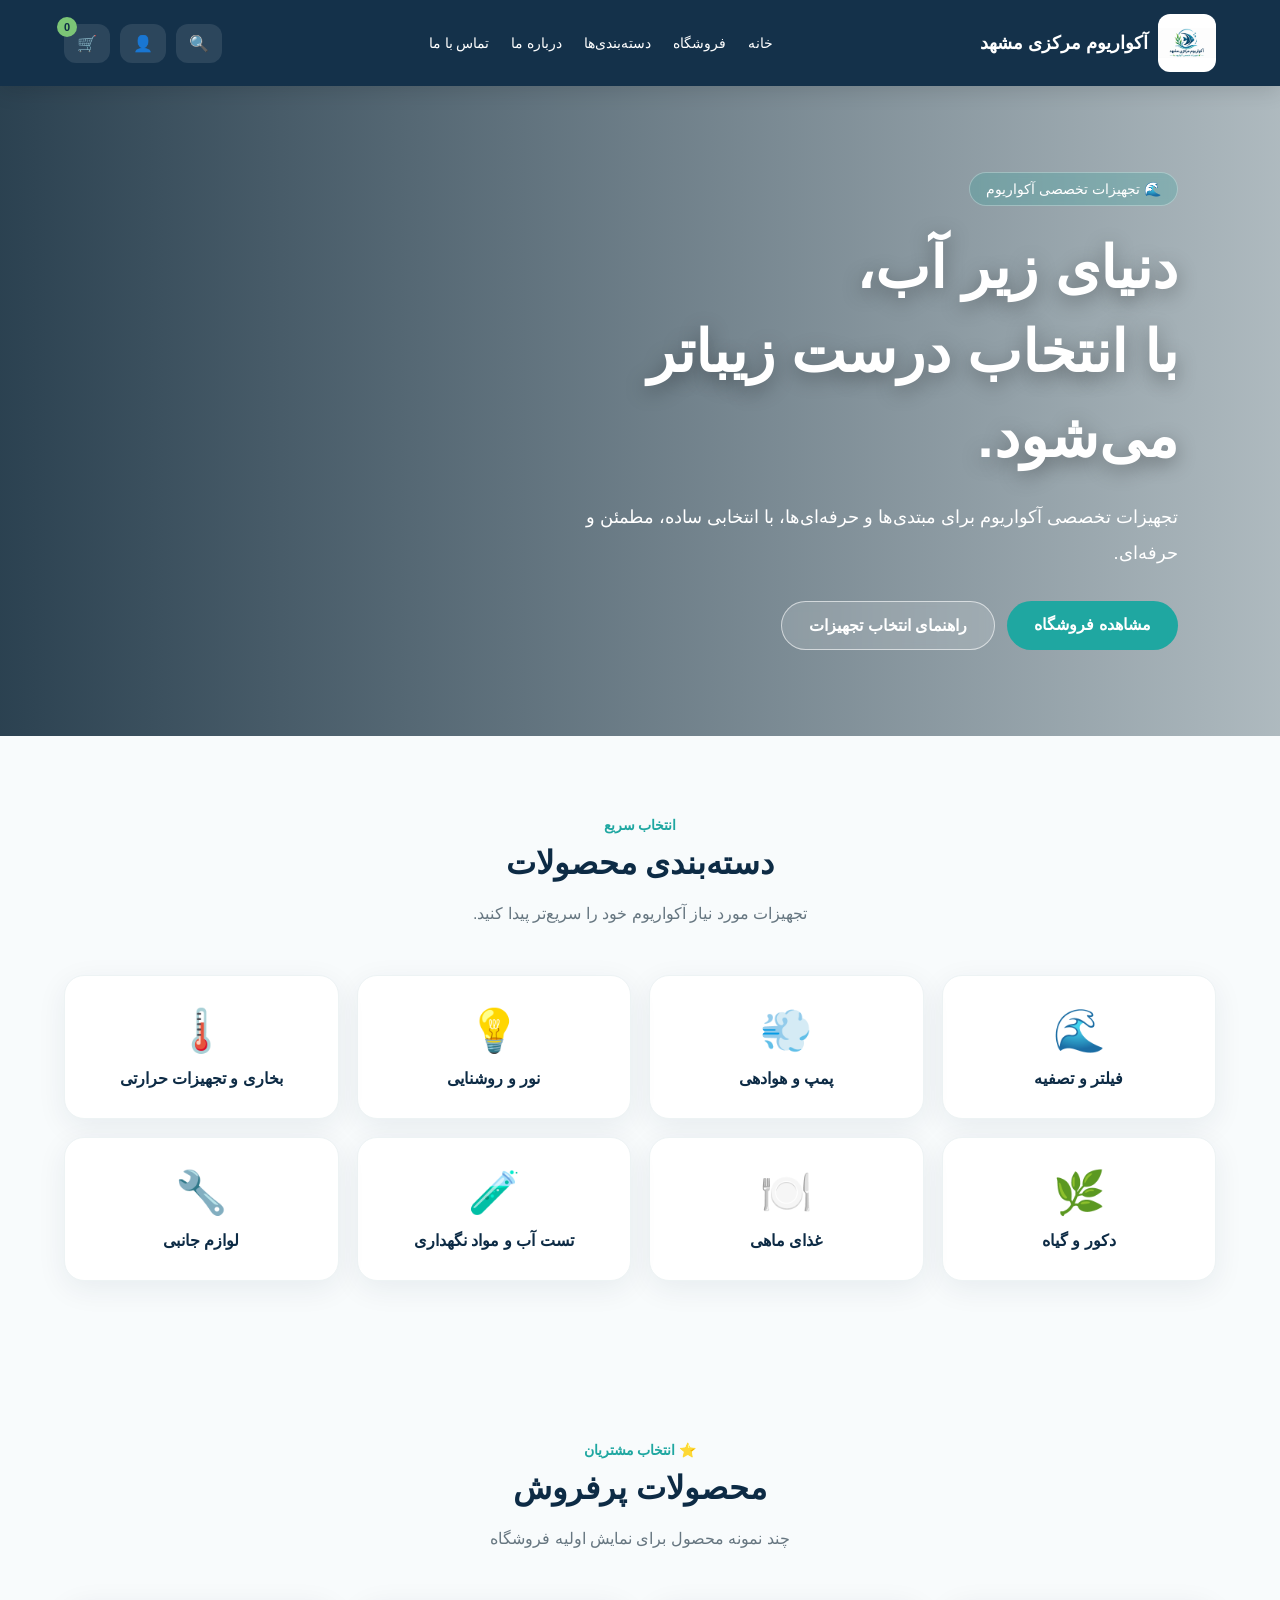
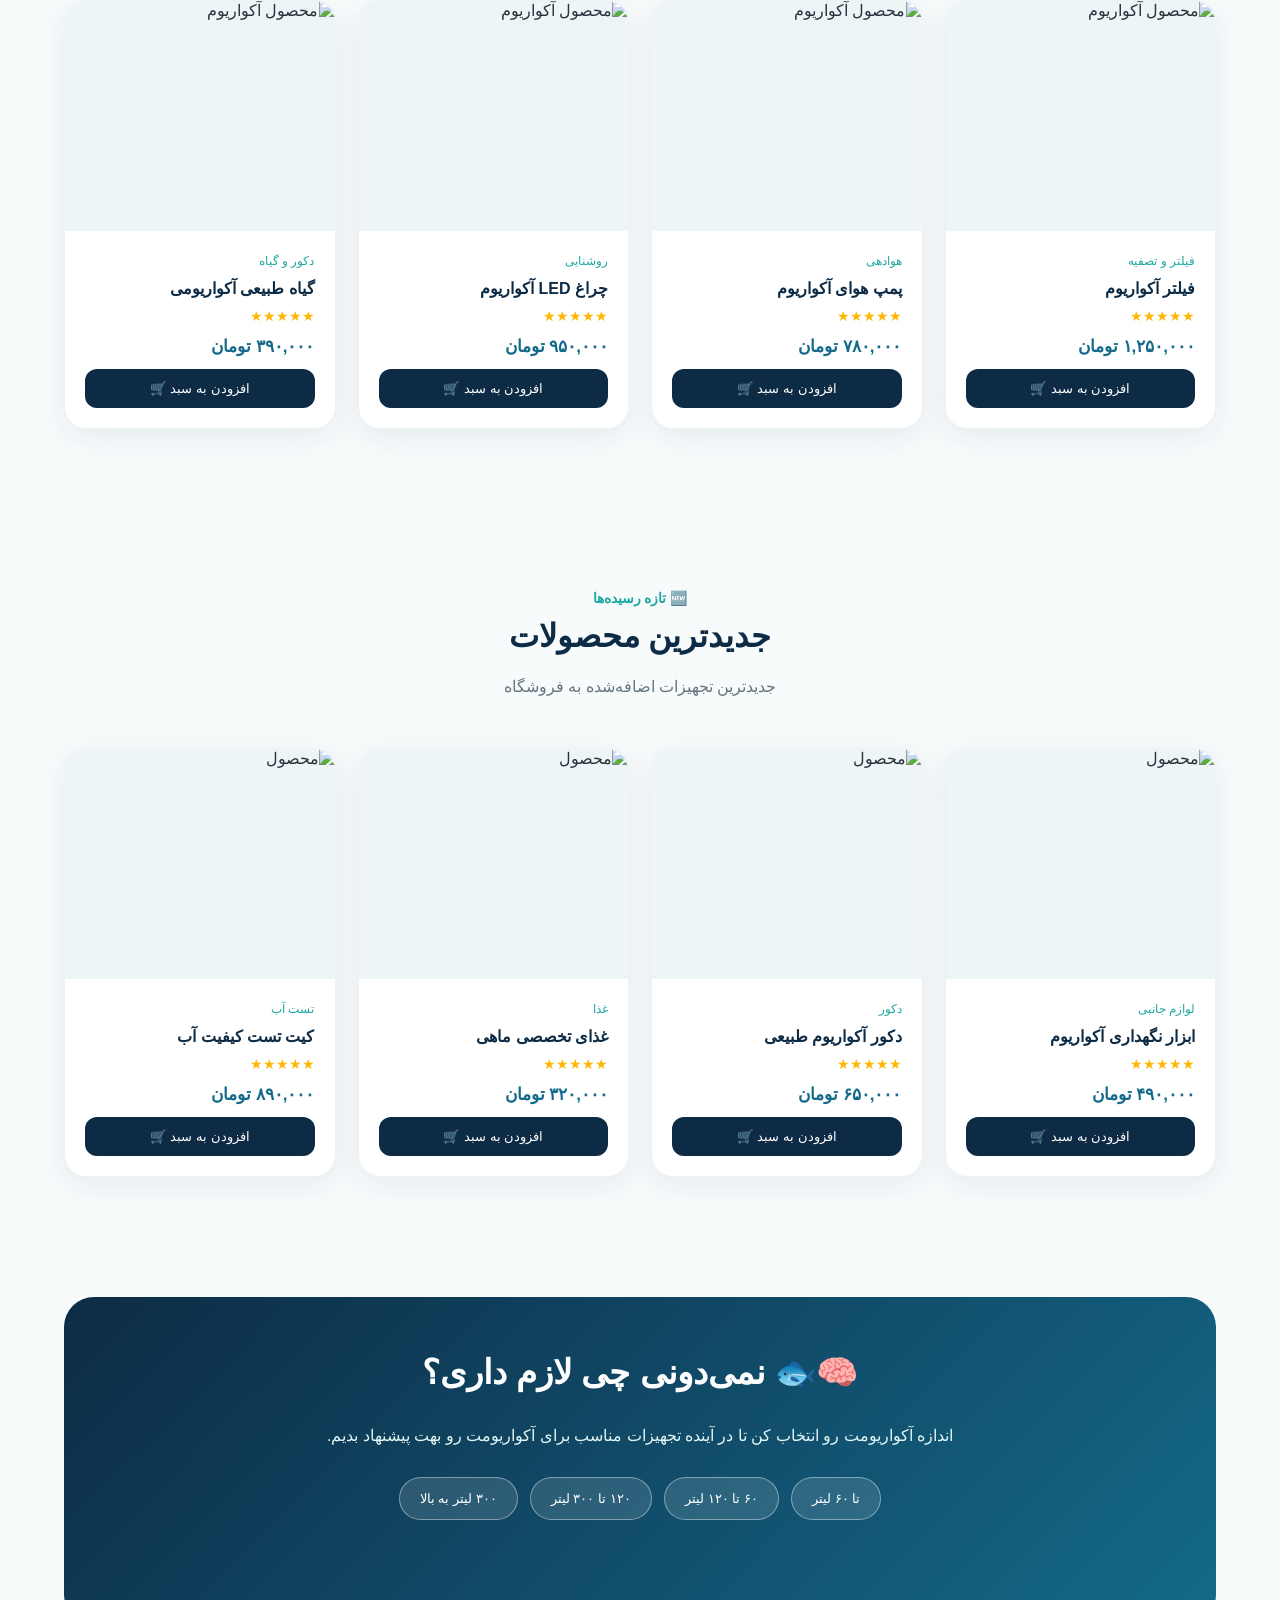
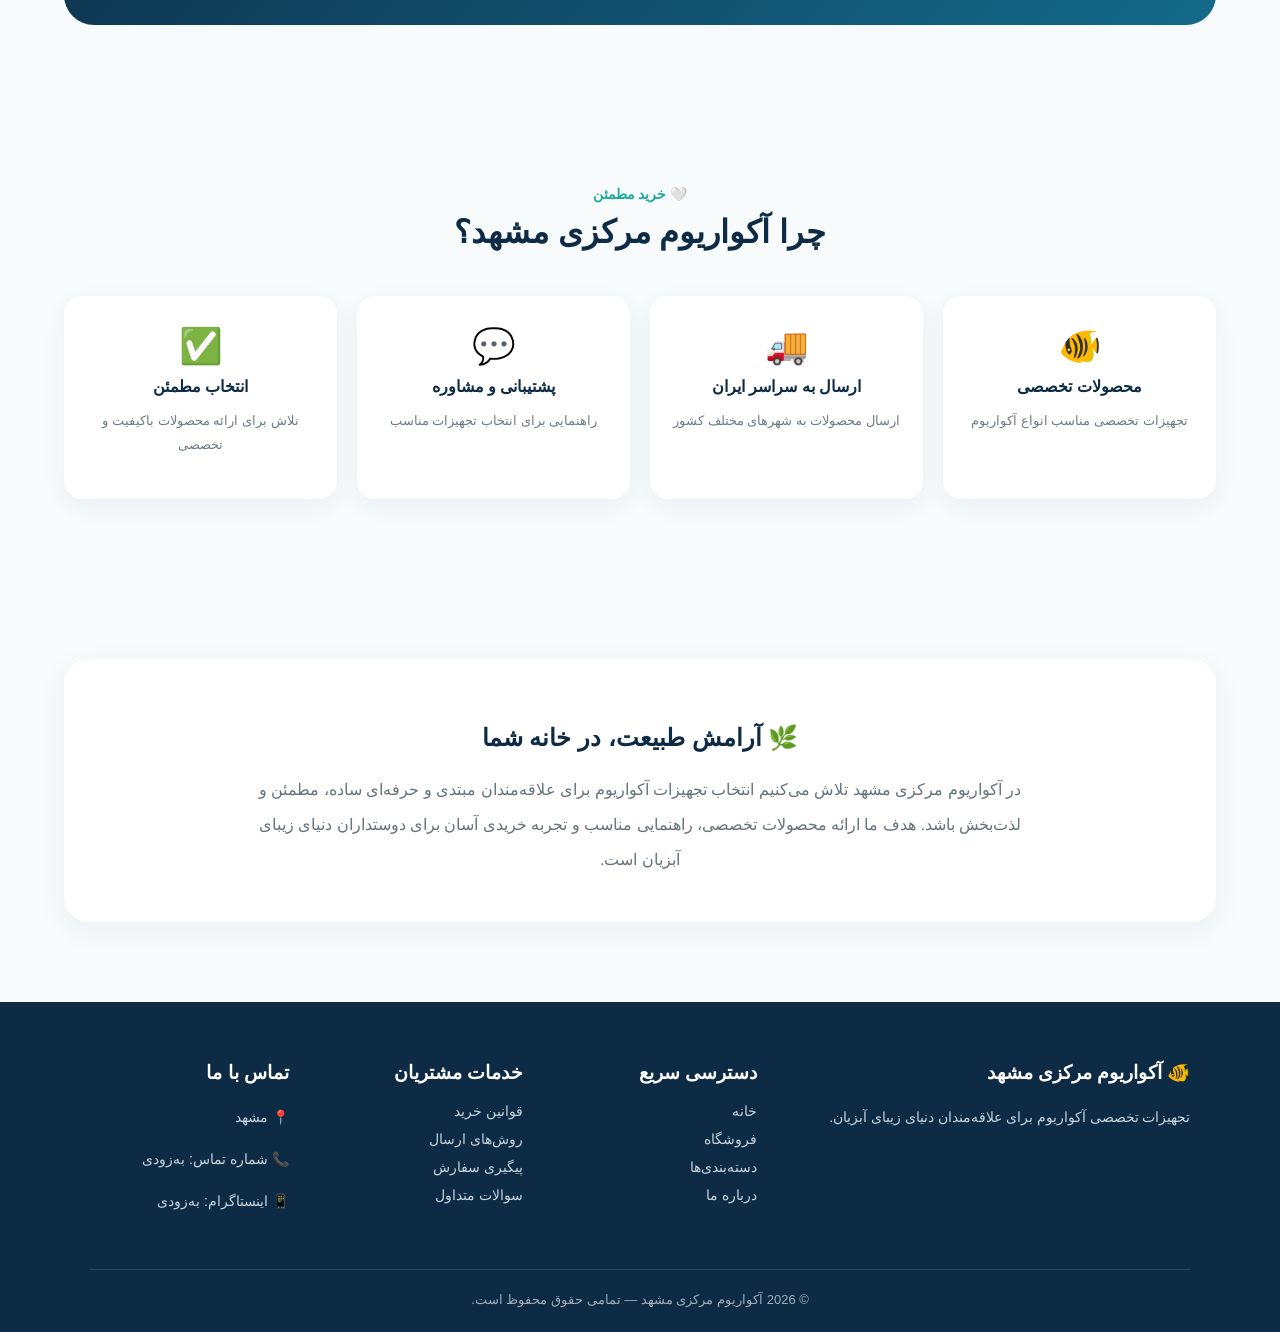
==== commit f430e81a: "Update index.html" ====
--- a/index.html
+++ b/index.html
@@ -2,179 +2,2026 @@
 <html lang="fa" dir="rtl">
 
 <head>
+
     <meta charset="UTF-8">
+
     <meta name="viewport" content="width=device-width, initial-scale=1.0">
 
-    <title>آکواریوم مرکزی مشهد | فروش تخصصی تجهیزات آکواریوم</title>
-
-    <link rel="stylesheet" href="style.css">
+    <title>آکواریوم مرکزی مشهد</title>
+
+    <style>
+
+        /* =========================
+           تنظیمات کلی
+        ========================== */
+
+        * {
+            box-sizing: border-box;
+        }
+
+        html {
+            scroll-behavior: smooth;
+        }
+
+        body {
+            margin: 0;
+            font-family: Tahoma, Arial, sans-serif;
+
+            background: #f8fbfc;
+
+            color: #26343d;
+        }
+
+        :root {
+
+            --dark-blue: #0D2B45;
+
+            --ocean-blue: #146A8A;
+
+            --turquoise: #1FA7A1;
+
+            --green: #7CC576;
+
+            --white: #ffffff;
+
+            --light: #F1F4F6;
+
+            --text: #26343d;
+
+        }
+
+        /* =========================
+           HEADER
+        ========================== */
+
+        header {
+
+            background: rgba(13, 43, 69, 0.97);
+
+            color: white;
+
+            padding: 14px 5%;
+
+            display: flex;
+
+            justify-content: space-between;
+
+            align-items: center;
+
+            gap: 25px;
+
+            position: sticky;
+
+            top: 0;
+
+            z-index: 1000;
+
+            box-shadow: 0 5px 20px rgba(0,0,0,0.12);
+
+        }
+
+        .logo-area {
+
+            display: flex;
+
+            align-items: center;
+
+            gap: 10px;
+
+            white-space: nowrap;
+
+        }
+
+        .logo-area img {
+
+            width: 58px;
+
+            height: 58px;
+
+            object-fit: contain;
+
+            border-radius: 12px;
+
+            background: white;
+
+        }
+
+        .logo-text {
+
+            font-size: 18px;
+
+            font-weight: bold;
+
+        }
+
+        nav {
+
+            display: flex;
+
+            align-items: center;
+
+            gap: 22px;
+
+        }
+
+        nav a {
+
+            color: white;
+
+            text-decoration: none;
+
+            font-size: 14px;
+
+            transition: 0.25s;
+
+        }
+
+        nav a:hover {
+
+            color: #7CC576;
+
+        }
+
+        .header-tools {
+
+            display: flex;
+
+            align-items: center;
+
+            gap: 10px;
+
+        }
+
+        .tool-btn {
+
+            border: none;
+
+            cursor: pointer;
+
+            background: rgba(255,255,255,0.10);
+
+            color: white;
+
+            padding: 10px 13px;
+
+            border-radius: 12px;
+
+            font-size: 16px;
+
+            transition: 0.25s;
+
+        }
+
+        .tool-btn:hover {
+
+            background: #1FA7A1;
+
+        }
+
+        .cart {
+
+            position: relative;
+
+        }
+
+        .cart-count {
+
+            position: absolute;
+
+            top: -7px;
+
+            left: -7px;
+
+            width: 20px;
+
+            height: 20px;
+
+            background: #7CC576;
+
+            border-radius: 50%;
+
+            display: flex;
+
+            align-items: center;
+
+            justify-content: center;
+
+            font-size: 11px;
+
+            font-weight: bold;
+
+            color: #0D2B45;
+
+        }
+
+        /* =========================
+           HERO
+        ========================== */
+
+        .hero {
+
+            min-height: 650px;
+
+            display: flex;
+
+            align-items: center;
+
+            padding: 70px 8%;
+
+            color: white;
+
+            background:
+
+            linear-gradient(
+                90deg,
+                rgba(4, 30, 48, 0.84),
+                rgba(4, 35, 50, 0.30)
+            ),
+
+            url("hero-aquarium .PNG");
+
+            background-size: cover;
+
+            background-position: center;
+
+        }
+
+        .hero-content {
+
+            max-width: 720px;
+
+        }
+
+        .hero-small {
+
+            display: inline-block;
+
+            background: rgba(31,167,161,0.22);
+
+            border: 1px solid rgba(255,255,255,0.30);
+
+            backdrop-filter: blur(5px);
+
+            padding: 8px 16px;
+
+            border-radius: 30px;
+
+            font-size: 14px;
+
+        }
+
+        .hero h1 {
+
+            font-size: 58px;
+
+            line-height: 1.45;
+
+            margin: 20px 0;
+
+            text-shadow: 0 5px 20px rgba(0,0,0,0.35);
+
+        }
+
+        .hero-description {
+
+            font-size: 18px;
+
+            line-height: 2;
+
+            max-width: 600px;
+
+        }
+
+        .hero-buttons {
+
+            display: flex;
+
+            gap: 12px;
+
+            flex-wrap: wrap;
+
+            margin-top: 30px;
+
+        }
+
+        .button {
+
+            display: inline-block;
+
+            padding: 14px 27px;
+
+            border-radius: 30px;
+
+            background: #1FA7A1;
+
+            color: white;
+
+            text-decoration: none;
+
+            font-weight: bold;
+
+            transition: 0.3s;
+
+        }
+
+        .button:hover {
+
+            transform: translateY(-3px);
+
+            box-shadow: 0 8px 25px rgba(0,0,0,0.20);
+
+        }
+
+        .button-secondary {
+
+            background: rgba(255,255,255,0.14);
+
+            border: 1px solid rgba(255,255,255,0.6);
+
+            backdrop-filter: blur(5px);
+
+        }
+
+        /* =========================
+           GENERAL SECTIONS
+        ========================== */
+
+        .section {
+
+            width: 90%;
+
+            max-width: 1200px;
+
+            margin: auto;
+
+            padding: 80px 0;
+
+        }
+
+        .section-title {
+
+            text-align: center;
+
+            margin-bottom: 45px;
+
+        }
+
+        .section-title span {
+
+            color: #1FA7A1;
+
+            font-size: 14px;
+
+            font-weight: bold;
+
+        }
+
+        .section-title h2 {
+
+            color: #0D2B45;
+
+            font-size: 32px;
+
+            margin: 10px 0;
+
+        }
+
+        .section-title p {
+
+            color: #667680;
+
+            line-height: 2;
+
+        }
+
+        /* =========================
+           CATEGORIES
+        ========================== */
+
+        .categories {
+
+            display: grid;
+
+            grid-template-columns: repeat(4, 1fr);
+
+            gap: 18px;
+
+        }
+
+        .category {
+
+            background: white;
+
+            padding: 30px 15px;
+
+            border-radius: 20px;
+
+            text-align: center;
+
+            box-shadow: 0 8px 30px rgba(13,43,69,0.07);
+
+            border: 1px solid #edf3f4;
+
+            transition: 0.3s;
+
+            cursor: pointer;
+
+        }
+
+        .category:hover {
+
+            transform: translateY(-7px);
+
+            box-shadow: 0 12px 35px rgba(13,43,69,0.13);
+
+            border-color: #1FA7A1;
+
+        }
+
+        .category .emoji {
+
+            display: block;
+
+            font-size: 42px;
+
+            margin-bottom: 14px;
+
+        }
+
+        .category strong {
+
+            color: #0D2B45;
+
+        }
+
+        /* =========================
+           PRODUCTS
+        ========================== */
+
+        .products {
+
+            display: grid;
+
+            grid-template-columns: repeat(4, 1fr);
+
+            gap: 22px;
+
+        }
+
+        .product {
+
+            background: white;
+
+            border-radius: 22px;
+
+            overflow: hidden;
+
+            box-shadow: 0 8px 30px rgba(13,43,69,0.08);
+
+            transition: 0.3s;
+
+            border: 1px solid #edf3f4;
+
+        }
+
+        .product:hover {
+
+            transform: translateY(-7px);
+
+            box-shadow: 0 15px 35px rgba(13,43,69,0.15);
+
+        }
+
+        .product-image {
+
+            height: 230px;
+
+            background: #eef5f6;
+
+            overflow: hidden;
+
+        }
+
+        .product-image img {
+
+            width: 100%;
+
+            height: 100%;
+
+            object-fit: cover;
+
+            transition: 0.4s;
+
+        }
+
+        .product:hover img {
+
+            transform: scale(1.06);
+
+        }
+
+        .product-info {
+
+            padding: 20px;
+
+        }
+
+        .product-category {
+
+            font-size: 12px;
+
+            color: #1FA7A1;
+
+        }
+
+        .product h3 {
+
+            color: #0D2B45;
+
+            font-size: 16px;
+
+            margin: 10px 0;
+
+        }
+
+        .stars {
+
+            color: #ffb703;
+
+            font-size: 14px;
+
+            margin: 8px 0;
+
+        }
+
+        .price {
+
+            color: #146A8A;
+
+            font-weight: bold;
+
+            font-size: 17px;
+
+            margin: 12px 0;
+
+        }
+
+        .add-cart {
+
+            width: 100%;
+
+            border: none;
+
+            background: #0D2B45;
+
+            color: white;
+
+            border-radius: 12px;
+
+            padding: 12px;
+
+            cursor: pointer;
+
+            font-family: inherit;
+
+            transition: 0.25s;
+
+        }
+
+        .add-cart:hover {
+
+            background: #1FA7A1;
+
+        }
+
+        /* =========================
+           SMART GUIDE
+        ========================== */
+
+        .guide {
+
+            width: 90%;
+
+            max-width: 1200px;
+
+            margin: 40px auto 80px;
+
+            border-radius: 30px;
+
+            background:
+
+            linear-gradient(
+                135deg,
+                #0D2B45,
+                #146A8A
+            );
+
+            color: white;
+
+            padding: 55px;
+
+            text-align: center;
+
+            position: relative;
+
+            overflow: hidden;
+
+        }
+
+        .guide h2 {
+
+            font-size: 34px;
+
+            margin-top: 0;
+
+        }
+
+        .guide p {
+
+            line-height: 2;
+
+            color: #e3f5f4;
+
+        }
+
+        .liter-options {
+
+            display: flex;
+
+            justify-content: center;
+
+            gap: 12px;
+
+            flex-wrap: wrap;
+
+            margin-top: 25px;
+
+        }
+
+        .liter-options button {
+
+            background: rgba(255,255,255,0.12);
+
+            border: 1px solid rgba(255,255,255,0.4);
+
+            color: white;
+
+            padding: 13px 20px;
+
+            border-radius: 25px;
+
+            cursor: pointer;
+
+            font-family: inherit;
+
+            transition: 0.25s;
+
+        }
+
+        .liter-options button:hover {
+
+            background: #7CC576;
+
+            color: #0D2B45;
+
+        }
+
+        #guide-result {
+
+            margin-top: 25px;
+
+            font-weight: bold;
+
+            min-height: 25px;
+
+        }
+
+        /* =========================
+           TRUST
+        ========================== */
+
+        .trust-grid {
+
+            display: grid;
+
+            grid-template-columns: repeat(4, 1fr);
+
+            gap: 20px;
+
+        }
+
+        .trust-item {
+
+            text-align: center;
+
+            background: white;
+
+            padding: 30px 15px;
+
+            border-radius: 18px;
+
+            box-shadow: 0 7px 25px rgba(13,43,69,0.06);
+
+        }
+
+        .trust-icon {
+
+            font-size: 35px;
+
+            margin-bottom: 10px;
+
+        }
+
+        .trust-item strong {
+
+            color: #0D2B45;
+
+            display: block;
+
+            margin-bottom: 8px;
+
+        }
+
+        .trust-item p {
+
+            color: #6d7b84;
+
+            font-size: 13px;
+
+            line-height: 1.8;
+
+        }
+
+        /* =========================
+           ABOUT
+        ========================== */
+
+        .about-box {
+
+            background: white;
+
+            border-radius: 25px;
+
+            padding: 45px;
+
+            text-align: center;
+
+            box-shadow: 0 8px 30px rgba(13,43,69,0.06);
+
+        }
+
+        .about-box h2 {
+
+            color: #0D2B45;
+
+        }
+
+        .about-box p {
+
+            color: #64747d;
+
+            line-height: 2.2;
+
+            max-width: 800px;
+
+            margin: auto;
+
+        }
+
+        /* =========================
+           FOOTER
+        ========================== */
+
+        footer {
+
+            background: #0D2B45;
+
+            color: white;
+
+            padding: 60px 7% 25px;
+
+        }
+
+        .footer-grid {
+
+            display: grid;
+
+            grid-template-columns: 2fr 1fr 1fr 1fr;
+
+            gap: 35px;
+
+            max-width: 1200px;
+
+            margin: auto;
+
+        }
+
+        footer h3 {
+
+            margin-top: 0;
+
+        }
+
+        footer p {
+
+            color: #c6d4dc;
+
+            line-height: 2;
+
+            font-size: 14px;
+
+        }
+
+        footer a {
+
+            display: block;
+
+            color: #c6d4dc;
+
+            text-decoration: none;
+
+            margin: 12px 0;
+
+            font-size: 14px;
+
+        }
+
+        footer a:hover {
+
+            color: #7CC576;
+
+        }
+
+        .copyright {
+
+            border-top: 1px solid rgba(255,255,255,0.12);
+
+            margin-top: 40px;
+
+            padding-top: 22px;
+
+            text-align: center;
+
+            color: #9db0bc;
+
+            font-size: 13px;
+
+        }
+
+        /* =========================
+           SEARCH
+        ========================== */
+
+        .search-box {
+
+            position: fixed;
+
+            top: 0;
+
+            right: 0;
+
+            width: 100%;
+
+            height: 100%;
+
+            background: rgba(13,43,69,0.92);
+
+            z-index: 3000;
+
+            display: none;
+
+            align-items: center;
+
+            justify-content: center;
+
+            padding: 20px;
+
+        }
+
+        .search-content {
+
+            width: 100%;
+
+            max-width: 650px;
+
+            position: relative;
+
+        }
+
+        .search-content input {
+
+            width: 100%;
+
+            border: none;
+
+            outline: none;
+
+            padding: 20px;
+
+            border-radius: 18px;
+
+            font-family: inherit;
+
+            font-size: 17px;
+
+        }
+
+        .close-search {
+
+            position: absolute;
+
+            top: -55px;
+
+            left: 0;
+
+            background: none;
+
+            border: none;
+
+            color: white;
+
+            font-size: 30px;
+
+            cursor: pointer;
+
+        }
+
+        /* =========================
+           RESPONSIVE
+        ========================== */
+
+        @media (max-width: 1000px) {
+
+            header {
+
+                flex-wrap: wrap;
+
+            }
+
+            nav {
+
+                order: 3;
+
+                width: 100%;
+
+                justify-content: center;
+
+                flex-wrap: wrap;
+
+            }
+
+            .categories,
+            .products,
+            .trust-grid {
+
+                grid-template-columns: repeat(2, 1fr);
+
+            }
+
+            .footer-grid {
+
+                grid-template-columns: repeat(2, 1fr);
+
+            }
+
+        }
+
+        @media (max-width: 700px) {
+
+            header {
+
+                padding: 12px 4%;
+
+            }
+
+            .logo-area img {
+
+                width: 45px;
+
+                height: 45px;
+
+            }
+
+            .logo-text {
+
+                font-size: 14px;
+
+            }
+
+            nav {
+
+                gap: 10px;
+
+            }
+
+            nav a {
+
+                font-size: 12px;
+
+            }
+
+            .hero {
+
+                min-height: 570px;
+
+                padding: 45px 6%;
+
+                background-position: 65% center;
+
+            }
+
+            .hero h1 {
+
+                font-size: 38px;
+
+            }
+
+            .hero-description {
+
+                font-size: 15px;
+
+            }
+
+            .section {
+
+                width: 92%;
+
+                padding: 60px 0;
+
+            }
+
+            .section-title h2 {
+
+                font-size: 27px;
+
+            }
+
+            .categories,
+            .products,
+            .trust-grid {
+
+                grid-template-columns: repeat(2, 1fr);
+
+                gap: 12px;
+
+            }
+
+            .product-image {
+
+                height: 170px;
+
+            }
+
+            .product-info {
+
+                padding: 14px;
+
+            }
+
+            .guide {
+
+                padding: 40px 20px;
+
+                width: 92%;
+
+            }
+
+            .guide h2 {
+
+                font-size: 27px;
+
+            }
+
+            .footer-grid {
+
+                grid-template-columns: 1fr;
+
+            }
+
+        }
+
+        @media (max-width: 450px) {
+
+            .categories,
+            .products {
+
+                grid-template-columns: 1fr;
+
+            }
+
+        }
+
+    </style>
+
 </head>
 
-
 <body>
 
-<header class="header">
-
-    <h1>
-        آکواریوم مرکزی مشهد
-    </h1>
+<!-- =========================
+     HEADER
+========================== -->
+
+<header>
+
+    <div class="logo-area">
+
+        <img src="logo.PNG" alt="لوگوی آکواریوم مرکزی مشهد">
+
+        <span class="logo-text">
+            آکواریوم مرکزی مشهد
+        </span>
+
+    </div>
+
+    <nav>
+
+        <a href="#home">خانه</a>
+
+        <a href="#shop">فروشگاه</a>
+
+        <a href="#categories">دسته‌بندی‌ها</a>
+
+        <a href="#about">درباره ما</a>
+
+        <a href="#contact">تماس با ما</a>
+
+    </nav>
+
+    <div class="header-tools">
+
+        <button class="tool-btn" onclick="openSearch()">
+            🔍
+        </button>
+
+        <button class="tool-btn">
+            👤
+        </button>
+
+        <button class="tool-btn cart" onclick="showCart()">
+
+            🛒
+
+            <span class="cart-count" id="cart-count">
+                0
+            </span>
+
+        </button>
+
+    </div>
+
+</header>
+
+<!-- =========================
+     HERO
+========================== -->
+
+<section id="home" class="hero">
+
+    <div class="hero-content">
+
+        <span class="hero-small">
+            🌊 تجهیزات تخصصی آکواریوم
+        </span>
+
+        <h1>
+            دنیای زیر آب،
+            <br>
+            با انتخاب درست زیباتر می‌شود.
+        </h1>
+
+        <p class="hero-description">
+
+            تجهیزات تخصصی آکواریوم برای مبتدی‌ها و حرفه‌ای‌ها،
+            با انتخابی ساده، مطمئن و حرفه‌ای.
+
+        </p>
+
+        <div class="hero-buttons">
+
+            <a class="button" href="#shop">
+                مشاهده فروشگاه
+            </a>
+
+            <a class="button button-secondary" href="#guide">
+                راهنمای انتخاب تجهیزات
+            </a>
+
+        </div>
+
+    </div>
+
+</section>
+
+<!-- =========================
+     CATEGORIES
+========================== -->
+
+<section id="categories" class="section">
+
+    <div class="section-title">
+
+        <span>
+            انتخاب سریع
+        </span>
+
+        <h2>
+            دسته‌بندی محصولات
+        </h2>
+
+        <p>
+            تجهیزات مورد نیاز آکواریوم خود را سریع‌تر پیدا کنید.
+        </p>
+
+    </div>
+
+    <div class="categories">
+
+        <div class="category">
+
+            <span class="emoji">
+                🌊
+            </span>
+
+            <strong>
+                فیلتر و تصفیه
+            </strong>
+
+        </div>
+
+        <div class="category">
+
+            <span class="emoji">
+                💨
+            </span>
+
+            <strong>
+                پمپ و هوادهی
+            </strong>
+
+        </div>
+
+        <div class="category">
+
+            <span class="emoji">
+                💡
+            </span>
+
+            <strong>
+                نور و روشنایی
+            </strong>
+
+        </div>
+
+        <div class="category">
+
+            <span class="emoji">
+                🌡️
+            </span>
+
+            <strong>
+                بخاری و تجهیزات حرارتی
+            </strong>
+
+        </div>
+
+        <div class="category">
+
+            <span class="emoji">
+                🌿
+            </span>
+
+            <strong>
+                دکور و گیاه
+            </strong>
+
+        </div>
+
+        <div class="category">
+
+            <span class="emoji">
+                🍽️
+            </span>
+
+            <strong>
+                غذای ماهی
+            </strong>
+
+        </div>
+
+        <div class="category">
+
+            <span class="emoji">
+                🧪
+            </span>
+
+            <strong>
+                تست آب و مواد نگهداری
+            </strong>
+
+        </div>
+
+        <div class="category">
+
+            <span class="emoji">
+                🔧
+            </span>
+
+            <strong>
+                لوازم جانبی
+            </strong>
+
+        </div>
+
+    </div>
+
+</section>
+
+<!-- =========================
+     BEST SELLERS
+========================== -->
+
+<section id="shop" class="section">
+
+    <div class="section-title">
+
+        <span>
+            ⭐ انتخاب مشتریان
+        </span>
+
+        <h2>
+            محصولات پرفروش
+        </h2>
+
+        <p>
+            چند نمونه محصول برای نمایش اولیه فروشگاه
+        </p>
+
+    </div>
+
+    <div class="products">
+
+        <div class="product">
+
+            <div class="product-image">
+
+                <img
+                src="https://images.unsplash.com/photo-1520301255226-bf5f144451a1?auto=format&fit=crop&w=800&q=80"
+                alt="محصول آکواریوم">
+
+            </div>
+
+            <div class="product-info">
+
+                <span class="product-category">
+                    فیلتر و تصفیه
+                </span>
+
+                <h3>
+                    فیلتر آکواریوم
+                </h3>
+
+                <div class="stars">
+                    ★★★★★
+                </div>
+
+                <div class="price">
+                    ۱,۲۵۰,۰۰۰ تومان
+                </div>
+
+                <button class="add-cart" onclick="addToCart()">
+                    افزودن به سبد 🛒
+                </button>
+
+            </div>
+
+        </div>
+
+        <div class="product">
+
+            <div class="product-image">
+
+                <img
+                src="https://images.unsplash.com/photo-1535591273668-578e31182c4f?auto=format&fit=crop&w=800&q=80"
+                alt="محصول آکواریوم">
+
+            </div>
+
+            <div class="product-info">
+
+                <span class="product-category">
+                    هوادهی
+                </span>
+
+                <h3>
+                    پمپ هوای آکواریوم
+                </h3>
+
+                <div class="stars">
+                    ★★★★★
+                </div>
+
+                <div class="price">
+                    ۷۸۰,۰۰۰ تومان
+                </div>
+
+                <button class="add-cart" onclick="addToCart()">
+                    افزودن به سبد 🛒
+                </button>
+
+            </div>
+
+        </div>
+
+        <div class="product">
+
+            <div class="product-image">
+
+                <img
+                src="https://images.unsplash.com/photo-1544551763-46a013bb70d5?auto=format&fit=crop&w=800&q=80"
+                alt="محصول آکواریوم">
+
+            </div>
+
+            <div class="product-info">
+
+                <span class="product-category">
+                    روشنایی
+                </span>
+
+                <h3>
+                    چراغ LED آکواریوم
+                </h3>
+
+                <div class="stars">
+                    ★★★★★
+                </div>
+
+                <div class="price">
+                    ۹۵۰,۰۰۰ تومان
+                </div>
+
+                <button class="add-cart" onclick="addToCart()">
+                    افزودن به سبد 🛒
+                </button>
+
+            </div>
+
+        </div>
+
+        <div class="product">
+
+            <div class="product-image">
+
+                <img
+                src="https://images.unsplash.com/photo-1559827260-dc66d52bef19?auto=format&fit=crop&w=800&q=80"
+                alt="محصول آکواریوم">
+
+            </div>
+
+            <div class="product-info">
+
+                <span class="product-category">
+                    دکور و گیاه
+                </span>
+
+                <h3>
+                    گیاه طبیعی آکواریومی
+                </h3>
+
+                <div class="stars">
+                    ★★★★★
+                </div>
+
+                <div class="price">
+                    ۳۹۰,۰۰۰ تومان
+                </div>
+
+                <button class="add-cart" onclick="addToCart()">
+                    افزودن به سبد 🛒
+                </button>
+
+            </div>
+
+        </div>
+
+    </div>
+
+</section>
+
+<!-- =========================
+     NEW PRODUCTS
+========================== -->
+
+<section class="section">
+
+    <div class="section-title">
+
+        <span>
+            🆕 تازه رسیده‌ها
+        </span>
+
+        <h2>
+            جدیدترین محصولات
+        </h2>
+
+        <p>
+            جدیدترین تجهیزات اضافه‌شده به فروشگاه
+        </p>
+
+    </div>
+
+    <div class="products">
+
+        <div class="product">
+
+            <div class="product-image">
+
+                <img
+                src="https://images.unsplash.com/photo-1578507065211-1c4e99a5fd24?auto=format&fit=crop&w=800&q=80"
+                alt="محصول">
+
+            </div>
+
+            <div class="product-info">
+
+                <span class="product-category">
+                    لوازم جانبی
+                </span>
+
+                <h3>
+                    ابزار نگهداری آکواریوم
+                </h3>
+
+                <div class="stars">
+                    ★★★★★
+                </div>
+
+                <div class="price">
+                    ۴۹۰,۰۰۰ تومان
+                </div>
+
+                <button class="add-cart" onclick="addToCart()">
+                    افزودن به سبد 🛒
+                </button>
+
+            </div>
+
+        </div>
+
+        <div class="product">
+
+            <div class="product-image">
+
+                <img
+                src="https://images.unsplash.com/photo-1522069169874-c58ec4b76be5?auto=format&fit=crop&w=800&q=80"
+                alt="محصول">
+
+            </div>
+
+            <div class="product-info">
+
+                <span class="product-category">
+                    دکور
+                </span>
+
+                <h3>
+                    دکور آکواریوم طبیعی
+                </h3>
+
+                <div class="stars">
+                    ★★★★★
+                </div>
+
+                <div class="price">
+                    ۶۵۰,۰۰۰ تومان
+                </div>
+
+                <button class="add-cart" onclick="addToCart()">
+                    افزودن به سبد 🛒
+                </button>
+
+            </div>
+
+        </div>
+
+        <div class="product">
+
+            <div class="product-image">
+
+                <img
+                src="https://images.unsplash.com/photo-1524704796725-9fc3044a58b2?auto=format&fit=crop&w=800&q=80"
+                alt="محصول">
+
+            </div>
+
+            <div class="product-info">
+
+                <span class="product-category">
+                    غذا
+                </span>
+
+                <h3>
+                    غذای تخصصی ماهی
+                </h3>
+
+                <div class="stars">
+                    ★★★★★
+                </div>
+
+                <div class="price">
+                    ۳۲۰,۰۰۰ تومان
+                </div>
+
+                <button class="add-cart" onclick="addToCart()">
+                    افزودن به سبد 🛒
+                </button>
+
+            </div>
+
+        </div>
+
+        <div class="product">
+
+            <div class="product-image">
+
+                <img
+                src="https://images.unsplash.com/photo-1507525428034-b723cf961d3e?auto=format&fit=crop&w=800&q=80"
+                alt="محصول">
+
+            </div>
+
+            <div class="product-info">
+
+                <span class="product-category">
+                    تست آب
+                </span>
+
+                <h3>
+                    کیت تست کیفیت آب
+                </h3>
+
+                <div class="stars">
+                    ★★★★★
+                </div>
+
+                <div class="price">
+                    ۸۹۰,۰۰۰ تومان
+                </div>
+
+                <button class="add-cart" onclick="addToCart()">
+                    افزودن به سبد 🛒
+                </button>
+
+            </div>
+
+        </div>
+
+    </div>
+
+</section>
+
+<!-- =========================
+     SMART GUIDE
+========================== -->
+
+<section id="guide" class="guide">
+
+    <h2>
+        🧠🐟 نمی‌دونی چی لازم داری؟
+    </h2>
 
     <p>
-        فروش تخصصی لوازم و تجهیزات آکواریوم
+
+        اندازه آکواریومت رو انتخاب کن تا در آینده
+        تجهیزات مناسب برای آکواریومت رو بهت پیشنهاد بدیم.
+
     </p>
 
-</header>
-
-
-<nav class="menu">
-
-    <a href="#">خانه</a>
-    <a href="#">فروشگاه</a>
-    <a href="#">مقایسه محصولات</a>
-    <a href="#">تخفیف‌ها</a>
-    <a href="#">حساب کاربری</a>
-    <a href="#">مدیریت سایت</a>
-
-</nav>
-
-
-
-<section class="hero">
-
-    <h2>
-        دنیای زیر آب را به خانه خود بیاورید
-    </h2>
-
-    <p>
-        تجهیزات حرفه‌ای آکواریوم با کیفیت تضمینی
-    </p>
-
-    <button>
-        مشاهده محصولات
-    </button>
+    <div class="liter-options">
+
+        <button onclick="selectTank('تا ۶۰ لیتر')">
+            تا ۶۰ لیتر
+        </button>
+
+        <button onclick="selectTank('۶۰ تا ۱۲۰ لیتر')">
+            ۶۰ تا ۱۲۰ لیتر
+        </button>
+
+        <button onclick="selectTank('۱۲۰ تا ۳۰۰ لیتر')">
+            ۱۲۰ تا ۳۰۰ لیتر
+        </button>
+
+        <button onclick="selectTank('بیشتر از ۳۰۰ لیتر')">
+            ۳۰۰ لیتر به بالا
+        </button>
+
+    </div>
+
+    <div id="guide-result"></div>
 
 </section>
 
-
-
-
-<section class="products">
-
-<h2>
-محصولات ویژه
-</h2>
-
-
-<div class="cards">
-
-
-<div class="card">
-
-<h3>
-فیلتر آکواریوم
-</h3>
-
-<p>
-تجهیزات تصفیه حرفه‌ای آب
-</p>
-
-<strong>
-۲,۵۰۰,۰۰۰ تومان
-</strong>
+<!-- =========================
+     TRUST
+========================== -->
+
+<section class="section">
+
+    <div class="section-title">
+
+        <span>
+            🤍 خرید مطمئن
+        </span>
+
+        <h2>
+            چرا آکواریوم مرکزی مشهد؟
+        </h2>
+
+    </div>
+
+    <div class="trust-grid">
+
+        <div class="trust-item">
+
+            <div class="trust-icon">
+                🐠
+            </div>
+
+            <strong>
+                محصولات تخصصی
+            </strong>
+
+            <p>
+                تجهیزات تخصصی مناسب انواع آکواریوم
+            </p>
+
+        </div>
+
+        <div class="trust-item">
+
+            <div class="trust-icon">
+                🚚
+            </div>
+
+            <strong>
+                ارسال به سراسر ایران
+            </strong>
+
+            <p>
+                ارسال محصولات به شهرهای مختلف کشور
+            </p>
+
+        </div>
+
+        <div class="trust-item">
+
+            <div class="trust-icon">
+                💬
+            </div>
+
+            <strong>
+                پشتیبانی و مشاوره
+            </strong>
+
+            <p>
+                راهنمایی برای انتخاب تجهیزات مناسب
+            </p>
+
+        </div>
+
+        <div class="trust-item">
+
+            <div class="trust-icon">
+                ✅
+            </div>
+
+            <strong>
+                انتخاب مطمئن
+            </strong>
+
+            <p>
+                تلاش برای ارائه محصولات باکیفیت و تخصصی
+            </p>
+
+        </div>
+
+    </div>
+
+</section>
+
+<!-- =========================
+     ABOUT
+========================== -->
+
+<section id="about" class="section">
+
+    <div class="about-box">
+
+        <h2>
+            🌿 آرامش طبیعت، در خانه شما
+        </h2>
+
+        <p>
+
+            در آکواریوم مرکزی مشهد تلاش می‌کنیم انتخاب تجهیزات
+            آکواریوم برای علاقه‌مندان مبتدی و حرفه‌ای ساده،
+            مطمئن و لذت‌بخش باشد.
+
+            هدف ما ارائه محصولات تخصصی،
+            راهنمایی مناسب و تجربه خریدی آسان برای دوستداران
+            دنیای زیبای آبزیان است.
+
+        </p>
+
+    </div>
+
+</section>
+
+<!-- =========================
+     FOOTER
+========================== -->
+
+<footer id="contact">
+
+    <div class="footer-grid">
+
+        <div>
+
+            <h3>
+                🐠 آکواریوم مرکزی مشهد
+            </h3>
+
+            <p>
+                تجهیزات تخصصی آکواریوم برای علاقه‌مندان
+                دنیای زیبای آبزیان.
+            </p>
+
+        </div>
+
+        <div>
+
+            <h3>
+                دسترسی سریع
+            </h3>
+
+            <a href="#home">
+                خانه
+            </a>
+
+            <a href="#shop">
+                فروشگاه
+            </a>
+
+            <a href="#categories">
+                دسته‌بندی‌ها
+            </a>
+
+            <a href="#about">
+                درباره ما
+            </a>
+
+        </div>
+
+        <div>
+
+            <h3>
+                خدمات مشتریان
+            </h3>
+
+            <a href="#">
+                قوانین خرید
+            </a>
+
+            <a href="#">
+                روش‌های ارسال
+            </a>
+
+            <a href="#">
+                پیگیری سفارش
+            </a>
+
+            <a href="#">
+                سوالات متداول
+            </a>
+
+        </div>
+
+        <div>
+
+            <h3>
+                تماس با ما
+            </h3>
+
+            <p>
+                📍 مشهد
+            </p>
+
+            <p>
+                📞 شماره تماس: به‌زودی
+            </p>
+
+            <p>
+                📱 اینستاگرام: به‌زودی
+            </p>
+
+        </div>
+
+    </div>
+
+    <div class="copyright">
+
+        © 2026 آکواریوم مرکزی مشهد — تمامی حقوق محفوظ است.
+
+    </div>
+
+</footer>
+
+<!-- =========================
+     SEARCH OVERLAY
+========================== -->
+
+<div class="search-box" id="search-box">
+
+    <div class="search-content">
+
+        <button
+        class="close-search"
+        onclick="closeSearch()">
+
+            ✕
+
+        </button>
+
+        <input
+        type="text"
+        placeholder="نام محصول، برند یا دسته‌بندی را جستجو کنید...">
+
+    </div>
 
 </div>
 
-
-
-<div class="card">
-
-<h3>
-نور LED آکواریوم
-</h3>
-
-<p>
-نورپردازی حرفه‌ای
-</p>
-
-<strong>
-۱,۸۰۰,۰۰۰ تومان
-</strong>
-
-</div>
-
-
-
-<div class="card">
-
-<h3>
-مدیا تصفیه آب
-</h3>
-
-<p>
-مناسب انواع آکواریوم
-</p>
-
-<strong>
-۹۰۰,۰۰۰ تومان
-</strong>
-
-</div>
-
-
-</div>
-
-</section>
-
-
-
-
-<section class="features">
-
-
-<h2>
-امکانات فروشگاه
-</h2>
-
-
-<ul>
-
-<li>
-مقایسه محصولات
-</li>
-
-<li>
-ثبت نظر مشتریان
-</li>
-
-<li>
-کد تخفیف
-</li>
-
-<li>
-پنل مدیریت محصولات
-</li>
-
-<li>
-مدیریت سفارش‌ها
-</li>
-
-
-</ul>
-
-
-</section>
-
-
-
-
-<footer>
-
-<p>
-© آکواریوم مرکزی مشهد
-</p>
-
-</footer>
-
+<!-- =========================
+     JAVASCRIPT
+========================== -->
+
+<script>
+
+    let cartCount = 0;
+
+    function addToCart() {
+
+        cartCount++;
+
+        document.getElementById("cart-count").innerText = cartCount;
+
+        alert("محصول به سبد خرید اضافه شد 🛒🐠");
+
+    }
+
+    function showCart() {
+
+        if (cartCount === 0) {
+
+            alert("سبد خرید شما هنوز خالی است 🐠");
+
+        }
+
+        else {
+
+            alert(
+                "در حال حاضر " +
+                cartCount +
+                " محصول در سبد خرید دارید 🛒"
+            );
+
+        }
+
+    }
+
+    function openSearch() {
+
+        document.getElementById("search-box").style.display = "flex";
+
+    }
+
+    function closeSearch() {
+
+        document.getElementById("search-box").style.display = "none";
+
+    }
+
+    function selectTank(size) {
+
+        document.getElementById("guide-result").innerHTML =
+
+        "🐟 انتخاب شما: " +
+        size +
+        "<br><br>" +
+        "در مرحله بعد، محصولات مناسب این حجم آکواریوم را به شما پیشنهاد خواهیم داد.";
+
+    }
+
+</script>
 
 </body>
 
